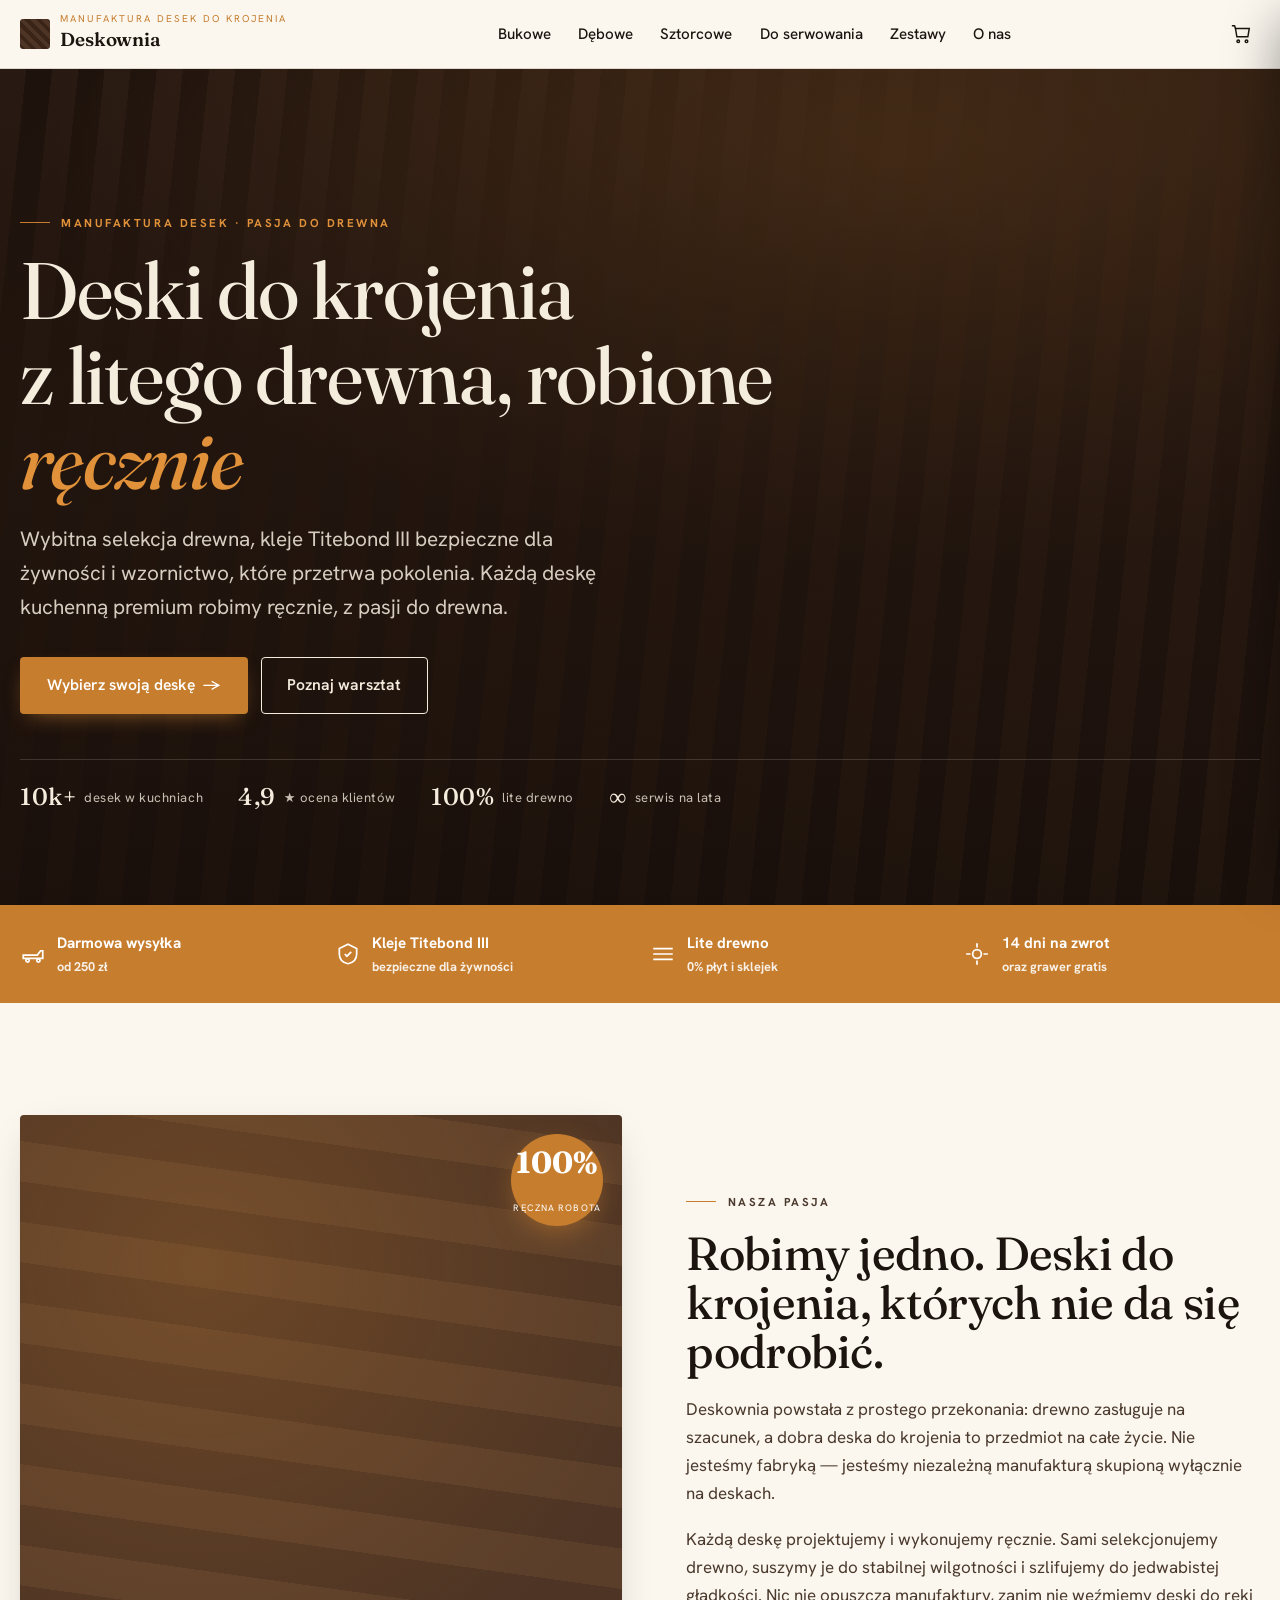
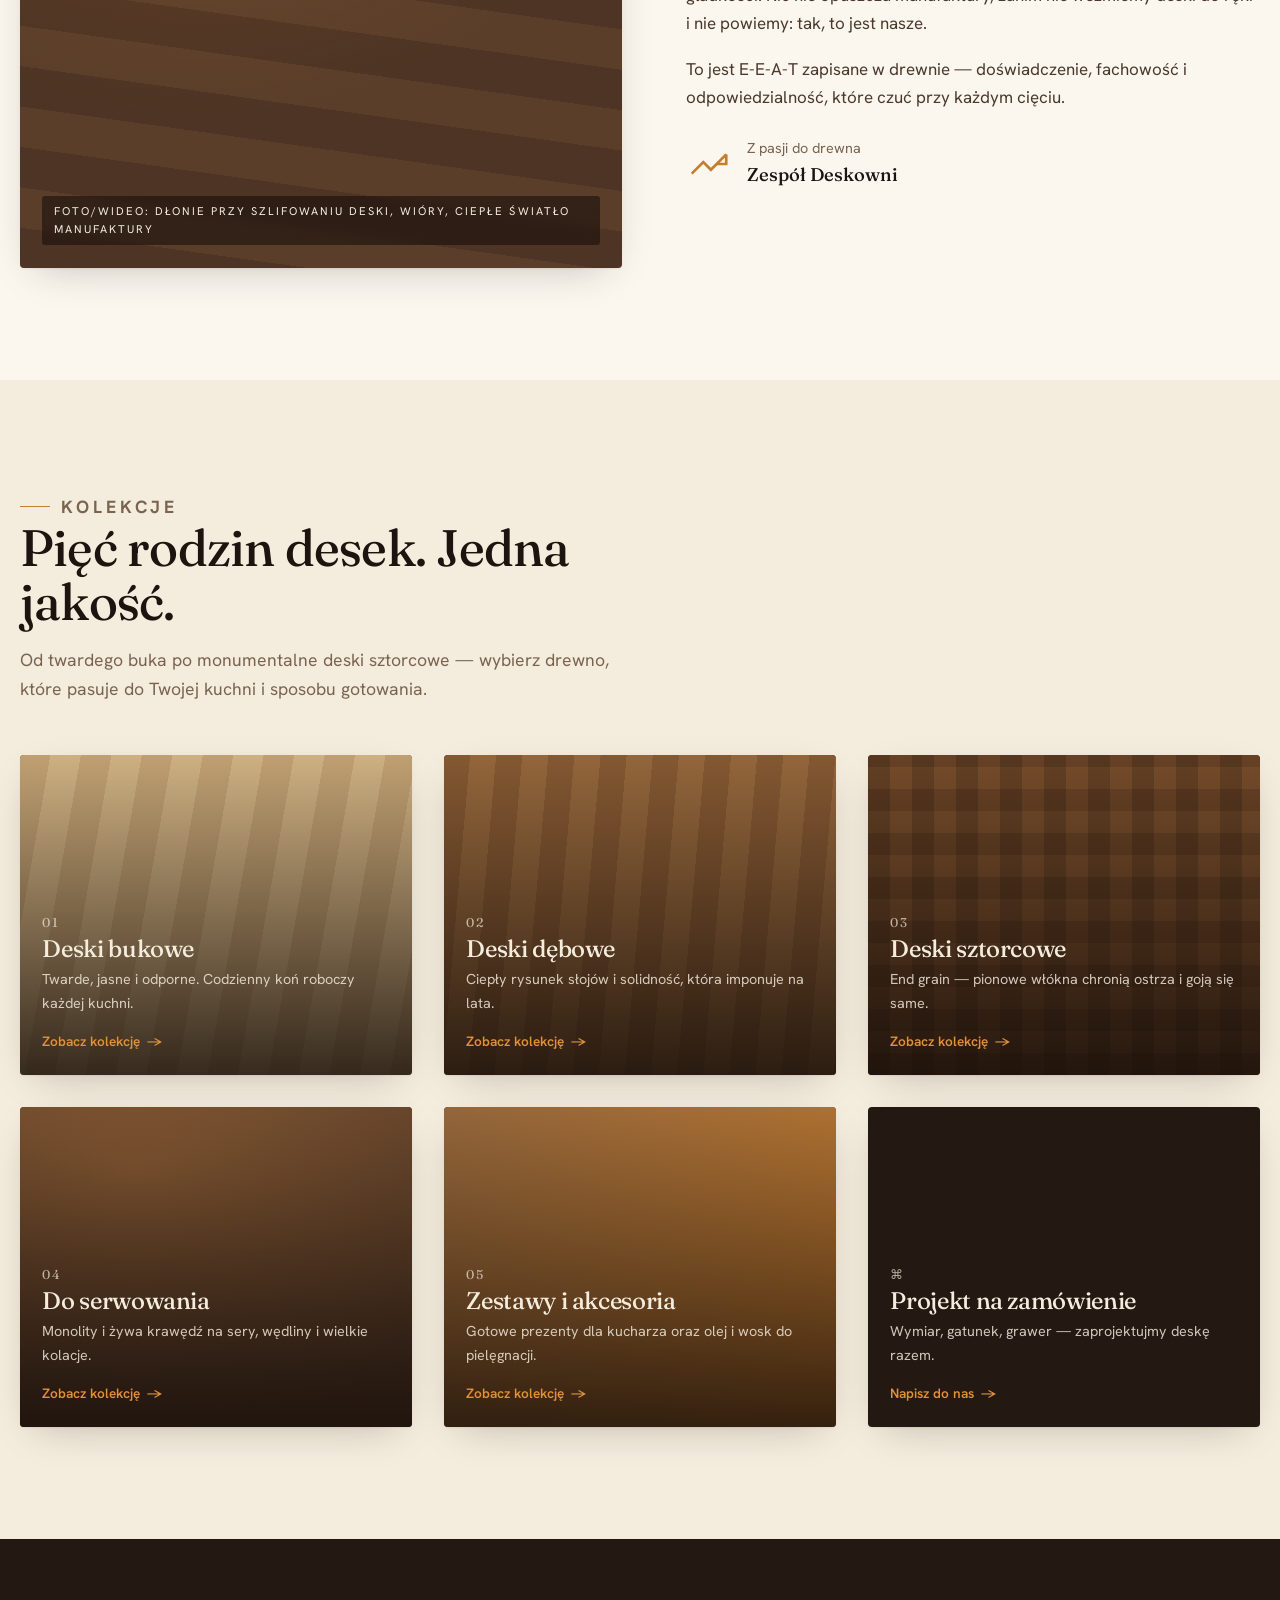
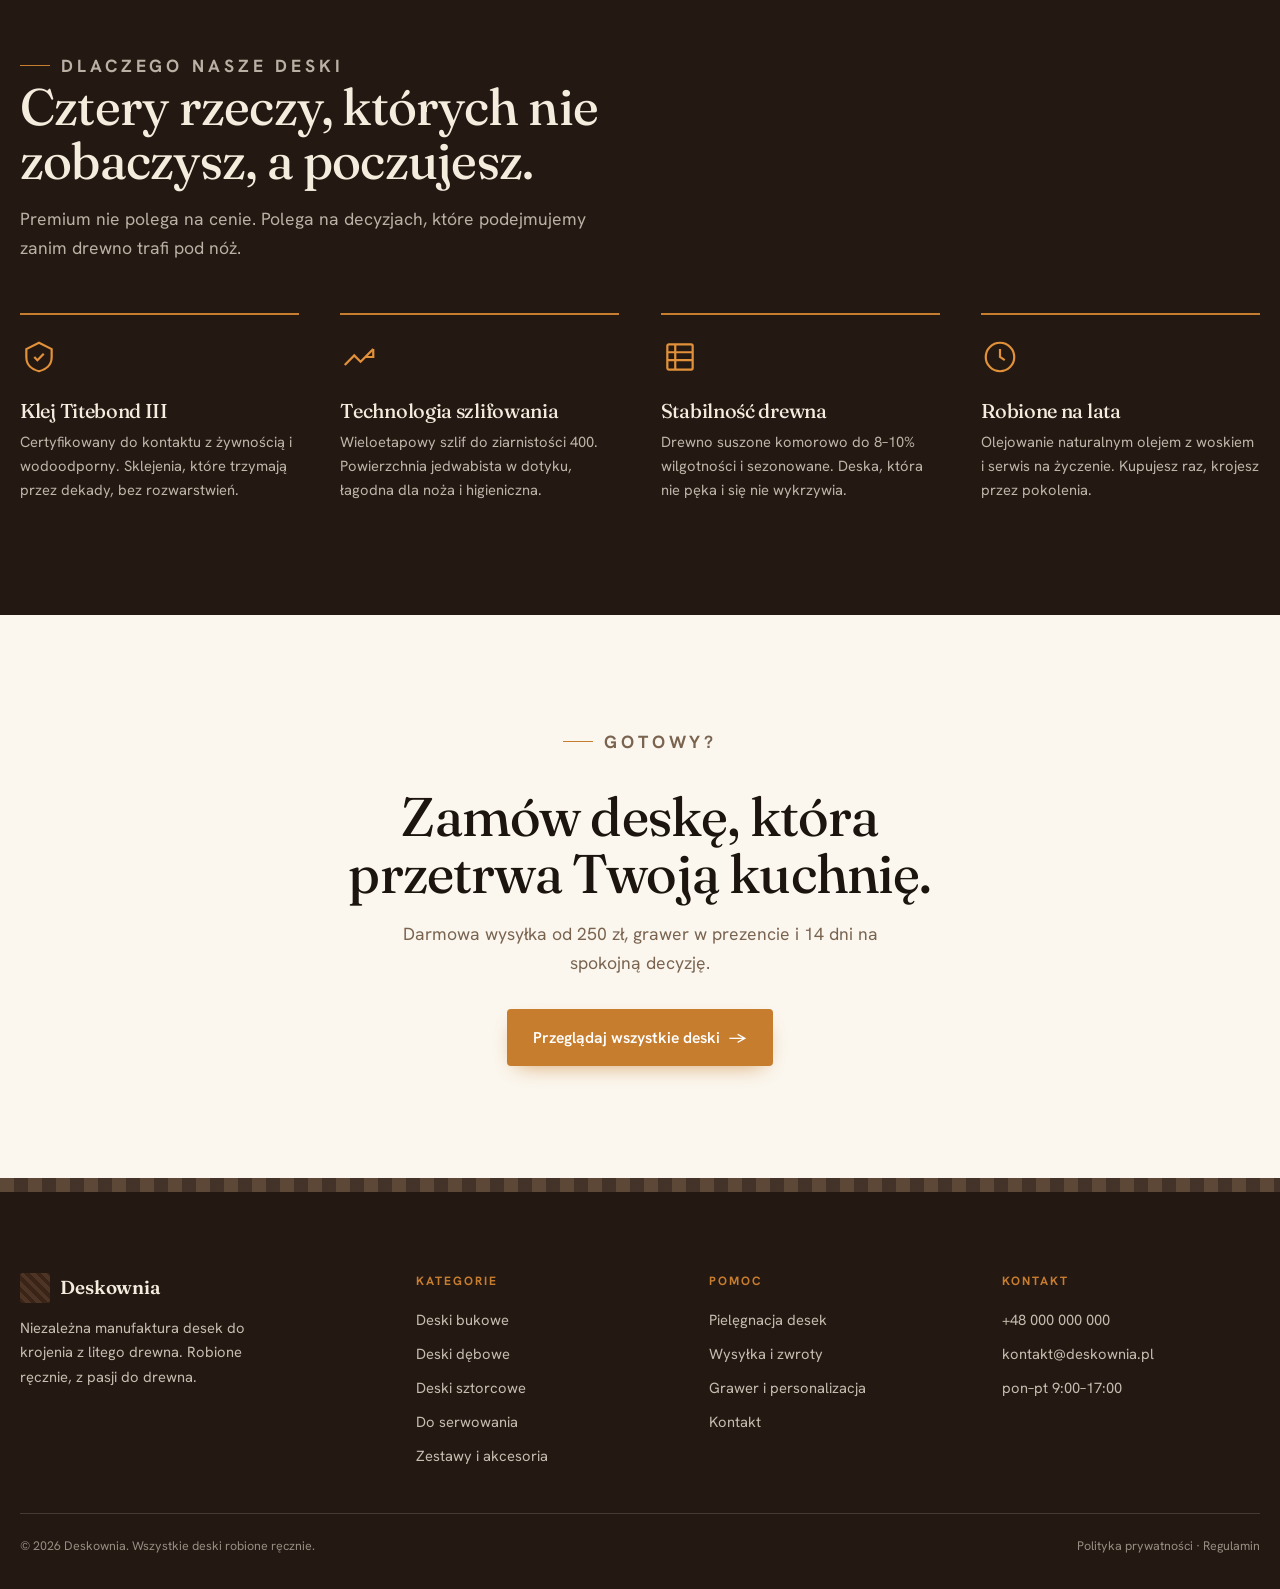
==== index.html @ 5e91e6d5 "Add files via upload" ====
<!DOCTYPE html>
<html lang="pl">
<head>
<meta charset="UTF-8">
<meta name="viewport" content="width=device-width, initial-scale=1">

<!-- META: strona główna -->
<title>Deski do krojenia z drewna — Manufaktura premium | Deskownia</title>
<meta name="description" content="Ręcznie robione deski do krojenia z litego drewna premium. Niezależna manufaktura, kleje Titebond III, dożywotnia jakość. Darmowa wysyłka od 250 zł. Zamów ▸">
<link rel="canonical" href="https://www.deskownia.pl/">
<meta property="og:title" content="Deski do krojenia z drewna — Manufaktura premium">
<meta property="og:description" content="Ręcznie robione deski do krojenia z litego drewna premium. Niezależna manufaktura, kleje certyfikowane do żywności.">
<meta property="og:site_name" content="Deskownia">
<meta property="og:type" content="website">
<meta property="og:locale" content="pl_PL">

<link rel="preconnect" href="https://fonts.googleapis.com">
<link rel="preconnect" href="https://fonts.gstatic.com" crossorigin>
<link href="https://fonts.googleapis.com/css2?family=Fraunces:ital,opsz,wght@0,9..144,400;0,9..144,500;1,9..144,400&family=Hanken+Grotesk:wght@400;500;600;700&display=swap" rel="stylesheet">
<link rel="stylesheet" href="style.css">

<script type="application/ld+json">
{
  "@context": "https://schema.org",
  "@type": "Organization",
  "name": "Deskownia — Manufaktura Desek do Krojenia",
  "description": "Niezależna manufaktura desek do krojenia z litego drewna premium.",
  "priceRange": "$$$",
  "url": "https://www.deskownia.pl/",
  "aggregateRating": {"@type":"AggregateRating","ratingValue":"4.9","reviewCount":"1240"}
}
</script>
</head>
<body>

<!-- ============ HEADER ============ -->
<header class="site-header">
  <div class="wrap nav">
    <a class="brand" href="index.html" aria-label="Strona główna">
      <span class="mark" aria-hidden="true"></span>
      <span><small>Manufaktura desek do krojenia</small><b>Deskownia</b></span>
    </a>
    <nav class="nav-links" aria-label="Główne">
      <a href="kategoria-bukowe.html">Bukowe</a>
      <a href="kategoria-debowe.html">Dębowe</a>
      <a href="kategoria-sztorcowe.html">Sztorcowe</a>
      <a href="kategoria-serwowanie.html">Do serwowania</a>
      <a href="kategoria-zestawy.html">Zestawy</a>
      <a href="#historia">O nas</a>
    </nav>
    <div class="nav-actions">
      <button class="icon-btn cart-btn" data-open-cart aria-label="Koszyk">
        <svg width="22" height="22" viewBox="0 0 24 24" fill="none" stroke="currentColor" stroke-width="1.6"><path d="M6 6h15l-1.5 9h-12z"/><circle cx="9" cy="20" r="1.4"/><circle cx="18" cy="20" r="1.4"/><path d="M6 6 5 3H2"/></svg>
        <span class="cart-count" data-cart-count style="display:none">0</span>
      </button>
      <button class="icon-btn burger" data-burger aria-label="Menu">
        <svg width="24" height="24" viewBox="0 0 24 24" fill="none" stroke="currentColor" stroke-width="1.8"><path d="M3 6h18M3 12h18M3 18h18"/></svg>
      </button>
    </div>
  </div>
</header>

<!-- menu mobilne -->
<div class="mobile-menu" data-mobile-menu>
  <div class="mm-top">
    <span class="brand"><span class="mark"></span><b style="color:var(--oak)">Deskownia</b></span>
    <button class="icon-btn" data-menu-close aria-label="Zamknij">
      <svg width="26" height="26" viewBox="0 0 24 24" fill="none" stroke="currentColor" stroke-width="1.8"><path d="M6 6l12 12M18 6 6 18"/></svg>
    </button>
  </div>
  <nav>
    <a href="kategoria-bukowe.html">Deski bukowe</a>
    <a href="kategoria-debowe.html">Deski dębowe</a>
    <a href="kategoria-sztorcowe.html">Deski sztorcowe</a>
    <a href="kategoria-serwowanie.html">Do serwowania</a>
    <a href="kategoria-zestawy.html">Zestawy prezentowe</a>
    <a href="#historia">Nasza historia</a>
  </nav>
</div>

<!-- ============ HERO ============ -->
<section class="hero">
  <!-- WIDEO W TLE: zastąp diva tagiem <video autoplay muted loop playsinline poster="...">
       Materiał: zwolnione ujęcie olejowania świeżo oszlifowanej deski sztorcowej,
       kropla oleju lnianego wsiąka w słoje, ciepłe światło warsztatu. -->
  <div class="hero-media" aria-hidden="true"></div>
  <div class="wrap hero-inner">
    <p class="eyebrow" style="color:var(--oil-hot)">Manufaktura desek · pasja do drewna</p>
    <h1>Deski do krojenia z&nbsp;litego drewna, robione <em>ręcznie</em></h1>
    <p class="lead">Wybitna selekcja drewna, kleje Titebond III bezpieczne dla żywności i wzornictwo, które przetrwa pokolenia. Każdą deskę kuchenną premium robimy ręcznie, z pasji do drewna.</p>
    <div class="hero-cta">
      <a class="btn btn--primary" href="#kategorie">Wybierz swoją deskę <span class="arrow">→</span></a>
      <a class="btn btn--ghost" href="#historia" style="color:var(--oak)">Poznaj warsztat</a>
    </div>
    <div class="hero-trust">
      <span><b>10k+</b> desek&nbsp;w&nbsp;kuchniach</span>
      <span><b>4,9</b>★ ocena&nbsp;klientów</span>
      <span><b>100%</b> lite&nbsp;drewno</span>
      <span><b>∞</b> serwis&nbsp;na&nbsp;lata</span>
    </div>
  </div>
</section>

<!-- pasek korzyści (USP) -->
<div class="usp-bar">
  <div class="wrap">
    <div class="usp"><svg viewBox="0 0 24 24" fill="none" stroke="currentColor" stroke-width="1.6"><path d="M3 13h13l3-4h2v7H3z"/><circle cx="7" cy="18" r="1.5"/><circle cx="17" cy="18" r="1.5"/></svg><b>Darmowa wysyłka<span>od 250 zł</span></b></div>
    <div class="usp"><svg viewBox="0 0 24 24" fill="none" stroke="currentColor" stroke-width="1.6"><path d="M12 3l8 4v5c0 5-3.5 8-8 9-4.5-1-8-4-8-9V7z"/><path d="M9 12l2 2 4-4"/></svg><b>Kleje Titebond III<span>bezpieczne dla żywności</span></b></div>
    <div class="usp"><svg viewBox="0 0 24 24" fill="none" stroke="currentColor" stroke-width="1.6"><path d="M3 7h18M3 12h18M3 17h18"/></svg><b>Lite drewno<span>0% płyt i sklejek</span></b></div>
    <div class="usp"><svg viewBox="0 0 24 24" fill="none" stroke="currentColor" stroke-width="1.6"><path d="M12 2v4M12 18v4M2 12h4M18 12h4"/><circle cx="12" cy="12" r="4"/></svg><b>14 dni na zwrot<span>oraz grawer gratis</span></b></div>
  </div>
</div>

<!-- ============ E-E-A-T / HISTORIA ============ -->
<section class="section section--paper" id="historia">
  <div class="wrap">
    <div class="story" data-reveal>
      <div class="story-visual">
        <span class="story-badge"><b>100%</b><small>ręczna robota</small></span>
        <span class="ph-tag">Foto/wideo: dłonie przy szlifowaniu deski, wióry, ciepłe światło manufaktury</span>
      </div>
      <div class="story-text">
        <p class="eyebrow">Nasza pasja</p>
        <h2>Robimy jedno. Deski do krojenia, których nie da się podrobić.</h2>
        <p>Deskownia powstała z prostego przekonania: drewno zasługuje na szacunek, a dobra deska do krojenia to przedmiot na całe życie. Nie jesteśmy fabryką — jesteśmy niezależną manufakturą skupioną wyłącznie na deskach.</p>
        <p>Każdą deskę projektujemy i wykonujemy ręcznie. Sami selekcjonujemy drewno, suszymy je do stabilnej wilgotności i szlifujemy do jedwabistej gładkości. Nic nie opuszcza manufaktury, zanim nie weźmiemy deski do ręki i nie powiemy: tak, to jest nasze.</p>
        <p>To jest E-E-A-T zapisane w drewnie — doświadczenie, fachowość i odpowiedzialność, które czuć przy każdym cięciu.</p>
        <div class="story-sign">
          <svg width="46" height="46" viewBox="0 0 24 24" fill="none" stroke="var(--oil)" stroke-width="1.4"><path d="M3 17l6-6 4 4 8-8"/><path d="M21 7v5h-5"/></svg>
          <span class="who">Z pasji do drewna<b>Zespół Deskowni</b></span>
        </div>
      </div>
    </div>
  </div>
</section>

<!-- ============ SIATKA KATEGORII ============ -->
<section class="section section--oak" id="kategorie">
  <div class="wrap">
    <div class="section-head" data-reveal>
      <p class="eyebrow">Kolekcje</p>
      <h2>Pięć rodzin desek. Jedna jakość.</h2>
      <p>Od twardego buka po monumentalne deski sztorcowe — wybierz drewno, które pasuje do Twojej kuchni i sposobu gotowania.</p>
    </div>
    <nav class="cat-grid" aria-label="Kategorie produktów" data-reveal>
      <a class="cat-card cc-buk" href="kategoria-bukowe.html">
        <span class="cc-media" aria-hidden="true"></span>
        <span class="cc-no">01</span><h3>Deski bukowe</h3>
        <p>Twarde, jasne i odporne. Codzienny koń roboczy każdej kuchni.</p>
        <span class="cc-link">Zobacz kolekcję <span class="arrow">→</span></span>
      </a>
      <a class="cat-card cc-dab" href="kategoria-debowe.html">
        <span class="cc-media" aria-hidden="true"></span>
        <span class="cc-no">02</span><h3>Deski dębowe</h3>
        <p>Ciepły rysunek słojów i solidność, która imponuje na lata.</p>
        <span class="cc-link">Zobacz kolekcję <span class="arrow">→</span></span>
      </a>
      <a class="cat-card cc-sztorc" href="kategoria-sztorcowe.html">
        <span class="cc-media" aria-hidden="true"></span>
        <span class="cc-no">03</span><h3>Deski sztorcowe</h3>
        <p>End grain — pionowe włókna chronią ostrza i goją się same.</p>
        <span class="cc-link">Zobacz kolekcję <span class="arrow">→</span></span>
      </a>
      <a class="cat-card cc-serw" href="kategoria-serwowanie.html">
        <span class="cc-media" aria-hidden="true"></span>
        <span class="cc-no">04</span><h3>Do serwowania</h3>
        <p>Monolity i żywa krawędź na sery, wędliny i wielkie kolacje.</p>
        <span class="cc-link">Zobacz kolekcję <span class="arrow">→</span></span>
      </a>
      <a class="cat-card cc-zestaw" href="kategoria-zestawy.html">
        <span class="cc-media" aria-hidden="true"></span>
        <span class="cc-no">05</span><h3>Zestawy i akcesoria</h3>
        <p>Gotowe prezenty dla kucharza oraz olej i wosk do pielęgnacji.</p>
        <span class="cc-link">Zobacz kolekcję <span class="arrow">→</span></span>
      </a>
      <a class="cat-card" href="#kontakt" style="background:var(--espresso)">
        <span class="cc-no">⌘</span><h3>Projekt na zamówienie</h3>
        <p>Wymiar, gatunek, grawer — zaprojektujmy deskę razem.</p>
        <span class="cc-link">Napisz do nas <span class="arrow">→</span></span>
      </a>
    </nav>
  </div>
</section>

<!-- ============ DLACZEGO MY / CECHY PREMIUM ============ -->
<section class="section section--dark">
  <div class="wrap">
    <div class="section-head" data-reveal>
      <p class="eyebrow">Dlaczego nasze deski</p>
      <h2>Cztery rzeczy, których nie zobaczysz, a poczujesz.</h2>
      <p>Premium nie polega na cenie. Polega na decyzjach, które podejmujemy zanim drewno trafi pod nóż.</p>
    </div>
    <div class="feat-grid" data-reveal>
      <div class="feat">
        <svg class="ic" viewBox="0 0 24 24" fill="none" stroke="currentColor" stroke-width="1.4"><path d="M12 3l8 4v5c0 5-3.5 8-8 9-4.5-1-8-4-8-9V7z"/><path d="M9 12l2 2 4-4"/></svg>
        <h3>Klej Titebond III</h3>
        <p>Certyfikowany do kontaktu z żywnością i wodoodporny. Sklejenia, które trzymają przez dekady, bez rozwarstwień.</p>
      </div>
      <div class="feat">
        <svg class="ic" viewBox="0 0 24 24" fill="none" stroke="currentColor" stroke-width="1.4"><path d="M3 17l6-6 4 4 8-8"/><path d="M21 7v5h-5"/></svg>
        <h3>Technologia szlifowania</h3>
        <p>Wieloetapowy szlif do ziarnistości 400. Powierzchnia jedwabista w dotyku, łagodna dla noża i higieniczna.</p>
      </div>
      <div class="feat">
        <svg class="ic" viewBox="0 0 24 24" fill="none" stroke="currentColor" stroke-width="1.4"><rect x="4" y="4" width="16" height="16" rx="1"/><path d="M4 9h16M4 14h16M9 4v16"/></svg>
        <h3>Stabilność drewna</h3>
        <p>Drewno suszone komorowo do 8–10% wilgotności i sezonowane. Deska, która nie pęka i się nie wykrzywia.</p>
      </div>
      <div class="feat">
        <svg class="ic" viewBox="0 0 24 24" fill="none" stroke="currentColor" stroke-width="1.4"><circle cx="12" cy="12" r="9"/><path d="M12 7v5l3 2"/></svg>
        <h3>Robione na lata</h3>
        <p>Olejowanie naturalnym olejem z woskiem i serwis na życzenie. Kupujesz raz, krojesz przez pokolenia.</p>
      </div>
    </div>
  </div>
</section>

<!-- ============ CTA KOŃCOWE ============ -->
<section class="section section--paper">
  <div class="wrap cta-final" data-reveal>
    <p class="eyebrow" style="justify-content:center">Gotowy?</p>
    <h2>Zamów deskę, która przetrwa Twoją kuchnię.</h2>
    <p>Darmowa wysyłka od 250 zł, grawer w prezencie i 14 dni na spokojną decyzję.</p>
    <a class="btn btn--primary" href="#kategorie">Przeglądaj wszystkie deski <span class="arrow">→</span></a>
  </div>
</section>

<div class="endgrain-band" aria-hidden="true"></div>

<!-- ============ FOOTER ============ -->
<footer class="site-footer" id="kontakt">
  <div class="wrap foot-grid">
    <div class="foot-brand">
      <span class="brand"><span class="mark"></span><b style="color:var(--oak)">Deskownia</b></span>
      <p>Niezależna manufaktura desek do krojenia z litego drewna. Robione ręcznie, z pasji do drewna.</p>
    </div>
    <div><h4>Kategorie</h4><ul>
      <li><a href="kategoria-bukowe.html">Deski bukowe</a></li>
      <li><a href="kategoria-debowe.html">Deski dębowe</a></li>
      <li><a href="kategoria-sztorcowe.html">Deski sztorcowe</a></li>
      <li><a href="kategoria-serwowanie.html">Do serwowania</a></li>
      <li><a href="kategoria-zestawy.html">Zestawy i akcesoria</a></li>
    </ul></div>
    <div><h4>Pomoc</h4><ul>
      <li><a href="#">Pielęgnacja desek</a></li>
      <li><a href="#">Wysyłka i zwroty</a></li>
      <li><a href="#">Grawer i personalizacja</a></li>
      <li><a href="#">Kontakt</a></li>
    </ul></div>
    <div><h4>Kontakt</h4><ul>
      <li><a href="tel:+48000000000">+48 000 000 000</a></li>
      <li><a href="mailto:kontakt@deskownia.pl">kontakt@deskownia.pl</a></li>
      <li>pon–pt 9:00–17:00</li>
    </ul></div>
  </div>
  <div class="wrap foot-bottom">
    <span>© 2026 Deskownia. Wszystkie deski robione ręcznie.</span>
    <span>Polityka prywatności · Regulamin</span>
  </div>
</footer>

<!-- ============ KOSZYK (drawer) ============ -->
<div class="drawer-overlay" data-overlay></div>
<aside class="cart-drawer" data-cart-drawer aria-label="Koszyk">
  <header>
    <h3>Twój koszyk</h3>
    <button class="icon-btn" data-close-cart aria-label="Zamknij koszyk">
      <svg width="24" height="24" viewBox="0 0 24 24" fill="none" stroke="currentColor" stroke-width="1.8"><path d="M6 6l12 12M18 6 6 18"/></svg>
    </button>
  </header>
  <div class="cart-free" data-cart-free>Darmowa wysyłka od 250 zł</div>
  <div class="cart-items" data-cart-items></div>
  <div class="cart-foot">
    <div class="row"><span>Razem</span><b data-cart-total>0 zł</b></div>
    <a class="btn btn--primary" href="#">Przejdź do kasy <span class="arrow">→</span></a>
    <div class="cart-pay">
      <span class="pay-chip">BLIK</span><span class="pay-chip">Apple&nbsp;Pay</span>
      <span class="pay-chip">Google&nbsp;Pay</span><span class="pay-chip">Przelewy24</span>
    </div>
  </div>
</aside>

<script src="script.js"></script>
</body>
</html>
---- style.css ----
/* =====================================================================
   MANUFAKTURA DREWNA — arkusz stylów wspólny
   Paleta: espresso / dąb / olej (amber). Mobile-first.
   ===================================================================== */

:root {
  /* Kolory */
  --espresso: #241813;
  --walnut:   #3a2418;
  --bark:     #4d3424;
  --oak:      #f4ecdd;
  --oak-deep: #ece0cc;
  --paper:    #fbf7ef;
  --oil:      #c77d2e;   /* akcent: olej na drewnie */
  --oil-hot:  #e0913a;
  --clay:     #7a6450;
  --ink:      #1c140e;
  --line:     rgba(36, 24, 19, 0.14);
  --line-dk:  rgba(244, 236, 221, 0.16);

  /* Typografia */
  --display: "Fraunces", Georgia, serif;
  --body:    "Hanken Grotesk", system-ui, -apple-system, sans-serif;

  /* Rytm */
  --max: 1240px;
  --gap: clamp(1rem, 3vw, 2rem);
  --pad-section: clamp(3.5rem, 9vw, 7rem);
  --radius: 4px;

  --shadow: 0 1px 2px rgba(28,20,14,.06), 0 12px 40px -16px rgba(28,20,14,.28);
}

*, *::before, *::after { box-sizing: border-box; }

html { scroll-behavior: smooth; -webkit-text-size-adjust: 100%; }
@media (prefers-reduced-motion: reduce) {
  html { scroll-behavior: auto; }
  * { animation: none !important; transition: none !important; }
}

body {
  margin: 0;
  font-family: var(--body);
  font-size: 1.0625rem;
  line-height: 1.65;
  color: var(--ink);
  background: var(--paper);
  -webkit-font-smoothing: antialiased;
  text-rendering: optimizeLegibility;
}

img { max-width: 100%; display: block; }
a { color: inherit; text-decoration: none; }

h1, h2, h3 {
  font-family: var(--display);
  font-weight: 460;
  line-height: 1.06;
  letter-spacing: -0.015em;
  margin: 0;
  font-optical-sizing: auto;
}

.wrap { width: min(100% - 2.4rem, var(--max)); margin-inline: auto; }

.eyebrow {
  font-family: var(--body);
  font-size: .72rem;
  font-weight: 700;
  letter-spacing: .22em;
  text-transform: uppercase;
  color: var(--oil);
  margin: 0 0 1rem;
  display: flex; align-items: center; gap: .7rem;
}
.eyebrow::before {
  content: ""; width: 30px; height: 1px; background: var(--oil); display: inline-block;
}

/* ---------- Sygnatura: motyw sztorca (end-grain) ---------- */
.endgrain-band {
  height: 14px;
  background-image:
    repeating-linear-gradient(90deg,
      var(--bark) 0 14px, var(--walnut) 14px 28px),
    repeating-linear-gradient(90deg,
      transparent 0 14px, rgba(0,0,0,.18) 14px 28px);
  background-blend-mode: multiply;
  opacity: .9;
}

/* ---------- Przyciski ---------- */
.btn {
  display: inline-flex; align-items: center; gap: .55rem;
  font-family: var(--body); font-weight: 600; font-size: .98rem;
  padding: .92rem 1.6rem; border-radius: var(--radius);
  border: 1px solid transparent; cursor: pointer;
  transition: transform .18s ease, background .2s ease, box-shadow .2s ease;
}
.btn:focus-visible { outline: 3px solid var(--oil-hot); outline-offset: 3px; }
.btn--primary { background: var(--oil); color: #fff; box-shadow: 0 8px 22px -10px rgba(199,125,46,.8); }
.btn--primary:hover { background: var(--oil-hot); transform: translateY(-2px); }
.btn--ghost { background: transparent; color: inherit; border-color: currentColor; }
.btn--ghost:hover { background: rgba(199,125,46,.12); }
.btn--light { background: var(--oak); color: var(--espresso); }
.btn--light:hover { background: #fff; transform: translateY(-2px); }
.btn .arrow { transition: transform .2s ease; }
.btn:hover .arrow { transform: translateX(4px); }

/* =====================================================================
   HEADER
   ===================================================================== */
.site-header {
  position: sticky; top: 0; z-index: 60;
  background: rgba(251,247,239,.86);
  backdrop-filter: blur(10px);
  border-bottom: 1px solid var(--line);
}
.nav {
  display: flex; align-items: center; justify-content: space-between;
  padding: .85rem 0; gap: 1rem;
}
.brand { display: flex; align-items: center; gap: .65rem; font-family: var(--display); font-size: 1.18rem; letter-spacing: -.01em; }
.brand .mark {
  width: 30px; height: 30px; border-radius: 3px; flex: none;
  background:
    repeating-linear-gradient(45deg, var(--walnut) 0 4px, var(--bark) 4px 8px);
}
.brand b { font-weight: 600; }
.brand small { color: var(--oil); font-family: var(--body); font-size: .62rem; letter-spacing: .2em; text-transform: uppercase; display:block; line-height:1; }

.nav-links { display: none; gap: 1.7rem; font-size: .95rem; font-weight: 500; }
.nav-links a { position: relative; padding: .3rem 0; }
.nav-links a::after { content:""; position:absolute; left:0; bottom:-2px; width:0; height:2px; background:var(--oil); transition:width .22s ease; }
.nav-links a:hover::after { width:100%; }

.nav-actions { display: flex; align-items: center; gap: .4rem; }
.icon-btn {
  background: none; border: none; cursor: pointer; padding: .5rem;
  color: var(--ink); display: inline-flex; border-radius: var(--radius);
}
.icon-btn:hover { background: rgba(36,24,19,.06); }
.icon-btn:focus-visible { outline: 3px solid var(--oil-hot); outline-offset: 2px; }
.cart-btn { position: relative; }
.cart-count {
  position: absolute; top: 2px; right: 0;
  background: var(--oil); color:#fff; font-size:.62rem; font-weight:700;
  min-width: 17px; height:17px; border-radius:9px; display:grid; place-items:center; padding:0 4px;
}
.burger { display: inline-flex; }

@media (min-width: 920px) {
  .nav-links { display: flex; }
  .burger { display: none; }
}

/* Mobilne menu */
.mobile-menu {
  position: fixed; inset: 0; z-index: 80;
  background: var(--espresso); color: var(--oak);
  transform: translateX(100%); transition: transform .3s ease;
  display: flex; flex-direction: column; padding: 1.4rem;
}
.mobile-menu.open { transform: translateX(0); }
.mobile-menu .mm-top { display:flex; justify-content:space-between; align-items:center; }
.mobile-menu a { font-family: var(--display); font-size: 1.8rem; padding: .55rem 0; border-bottom: 1px solid var(--line-dk); }
.mobile-menu nav { margin-top: 1.5rem; display:flex; flex-direction:column; }
.mobile-menu .icon-btn { color: var(--oak); }

/* =====================================================================
   HERO
   ===================================================================== */
.hero { position: relative; color: var(--oak); overflow: hidden; background: var(--espresso); }
.hero-media {
  position: absolute; inset: 0; z-index: 0;
  /* podkład pod WIDEO (olejowanie deski). Zastąp <video>. */
  background:
    radial-gradient(120% 90% at 70% 10%, rgba(199,125,46,.22), transparent 55%),
    repeating-linear-gradient(96deg, #2c1c14 0 26px, #34211616 26px 52px),
    linear-gradient(160deg, #1d120c, #3a2418 70%, #4d3424);
}
.hero-media::after {
  content:""; position:absolute; inset:0;
  background: linear-gradient(180deg, rgba(20,12,8,.15), rgba(20,12,8,.78));
}
.hero-inner { position: relative; z-index: 2; padding: clamp(4rem,14vw,9rem) 0 clamp(3.5rem,9vw,6rem); }
.hero h1 {
  font-size: clamp(2.5rem, 7.5vw, 5rem);
  max-width: 16ch; margin-bottom: 1.2rem;
}
.hero h1 em { font-style: italic; color: var(--oil-hot); }
.hero p.lead { font-size: clamp(1.05rem,2.4vw,1.3rem); max-width: 48ch; color: rgba(244,236,221,.86); margin: 0 0 2rem; }
.hero-cta { display: flex; flex-wrap: wrap; gap: .8rem; }
.hero-trust {
  display: flex; flex-wrap: wrap; gap: 1.4rem 2.2rem; margin-top: 2.8rem;
  padding-top: 1.6rem; border-top: 1px solid var(--line-dk);
  font-size: .82rem; letter-spacing: .04em;
}
.hero-trust span { display:flex; align-items:center; gap:.5rem; color: rgba(244,236,221,.8); }
.hero-trust span b { font-family: var(--display); font-size: 1.5rem; color: var(--oak); font-weight: 500; line-height:1; }

/* =====================================================================
   SEKCJE
   ===================================================================== */
.section { padding-block: var(--pad-section); }
.section--oak { background: var(--oak); }
.section--paper { background: var(--paper); }
.section-head { max-width: 60ch; margin-bottom: clamp(2rem,5vw,3.2rem); }
.section-head h2 { font-size: clamp(2rem, 5vw, 3.2rem); margin-bottom: 1rem; }
.section-head p { color: var(--clay); font-size: 1.1rem; margin: 0; }

/* ---------- E-E-A-T / Historia ---------- */
.story { display: grid; gap: clamp(2rem,5vw,4rem); align-items: center; }
@media (min-width: 900px) { .story { grid-template-columns: 1.05fr 1fr; } }
.story-visual {
  position: relative; aspect-ratio: 4/5; border-radius: var(--radius); overflow:hidden;
  background:
    radial-gradient(80% 60% at 30% 20%, rgba(199,125,46,.25), transparent),
    repeating-linear-gradient(8deg, #4d3424 0 40px, #5a3e2a 40px 80px),
    var(--walnut);
  box-shadow: var(--shadow);
  display:flex; align-items:flex-end; padding:1.4rem; color:var(--oak);
}
.story-visual .ph-tag {
  font-size:.7rem; letter-spacing:.18em; text-transform:uppercase;
  background: rgba(20,12,8,.55); padding:.4rem .7rem; border-radius:3px; backdrop-filter: blur(4px);
}
.story-badge {
  position:absolute; top:1.2rem; right:1.2rem;
  width: 92px; height:92px; border-radius:50%;
  background: var(--oil); color:#fff; display:grid; place-items:center; text-align:center;
  font-family: var(--display); line-height:1; box-shadow: 0 10px 30px -8px rgba(199,125,46,.7);
}
.story-badge b { font-size:1.9rem; display:block; }
.story-badge small { font-size:.58rem; letter-spacing:.12em; text-transform:uppercase; font-family:var(--body); }
.story-text h2 { font-size: clamp(1.9rem,4.5vw,2.9rem); margin-bottom: 1.2rem; }
.story-text p { color: #4a392c; margin: 0 0 1.1rem; }
.story-sign { margin-top: 1.6rem; display:flex; align-items:center; gap:.9rem; }
.story-sign .who { font-size:.9rem; color: var(--clay); }
.story-sign .who b { display:block; font-family: var(--display); font-size:1.15rem; color: var(--ink); font-weight:500; }

/* ---------- Siatka kategorii ---------- */
.cat-grid { display: grid; gap: var(--gap); grid-template-columns: 1fr; }
@media (min-width: 640px) { .cat-grid { grid-template-columns: repeat(2,1fr); } }
@media (min-width: 1000px) { .cat-grid { grid-template-columns: repeat(3,1fr); } }
.cat-card {
  position: relative; border-radius: var(--radius); overflow: hidden;
  min-height: 320px; display:flex; flex-direction:column; justify-content:flex-end;
  padding: 1.4rem; color: var(--oak);
  background: var(--walnut); box-shadow: var(--shadow);
  isolation: isolate; transition: transform .25s ease;
}
.cat-card:hover { transform: translateY(-4px); }
.cat-card .cc-media { position:absolute; inset:0; z-index:-2; }
.cat-card .cc-media::after { content:""; position:absolute; inset:0; background: linear-gradient(180deg, rgba(20,12,8,.05), rgba(20,12,8,.82)); z-index:-1; }
/* warianty słojów dla kafelków */
.cc-buk   .cc-media { background: repeating-linear-gradient(100deg,#c9a878 0 30px,#d8b988 30px 60px); }
.cc-dab   .cc-media { background: repeating-linear-gradient(95deg,#8a5c34 0 26px,#9a6b3e 26px 52px); }
.cc-sztorc .cc-media{ background:
  repeating-linear-gradient(0deg,#6b4426 0 22px,#7a4f2c 22px 44px),
  repeating-linear-gradient(90deg,rgba(0,0,0,.16) 0 22px,transparent 22px 44px);
  background-blend-mode: multiply; }
.cc-serw  .cc-media { background: radial-gradient(120% 80% at 30% 20%, #8a5c34, #5a3e2a); }
.cc-zestaw .cc-media{ background: linear-gradient(135deg,#9a6b3e,#c77d2e 90%); }
.cat-card .cc-no { font-family: var(--display); font-size: .8rem; opacity:.7; letter-spacing:.1em; }
.cat-card h3 { font-size: 1.5rem; margin: .2rem 0 .4rem; }
.cat-card p { font-size: .9rem; margin: 0 0 .9rem; color: rgba(244,236,221,.82); }
.cat-card .cc-link { font-size: .85rem; font-weight: 600; color: var(--oil-hot); display:flex; align-items:center; gap:.4rem; }
.cat-card .cc-link .arrow { transition: transform .2s ease; }
.cat-card:hover .cc-link .arrow { transform: translateX(4px); }
.cat-card::after {
  content:""; position:absolute; inset:0; z-index:-1; pointer-events:none;
  background: radial-gradient(60% 50% at 50% 100%, rgba(199,125,46,.35), transparent 70%);
  opacity:0; transition: opacity .3s ease;
}
.cat-card:hover::after { opacity:1; }

/* ---------- Dlaczego my / cechy ---------- */
.section--dark { background: var(--espresso); color: var(--oak); }
.section--dark .section-head p { color: rgba(244,236,221,.72); }
.feat-grid { display: grid; gap: clamp(1.4rem,4vw,2.6rem); grid-template-columns:1fr; }
@media (min-width:680px){ .feat-grid{ grid-template-columns:repeat(2,1fr); } }
@media (min-width:1000px){ .feat-grid{ grid-template-columns:repeat(4,1fr); } }
.feat {
  padding-top: 1.4rem; border-top: 2px solid var(--oil);
}
.feat .ic { width: 38px; height: 38px; color: var(--oil-hot); margin-bottom: 1rem; }
.feat h3 { font-size: 1.25rem; margin-bottom: .55rem; }
.feat p { font-size: .92rem; color: rgba(244,236,221,.74); margin: 0; }

/* ---------- Pasek korzyści ---------- */
.usp-bar { background: var(--oil); color: #fff; }
.usp-bar .wrap { display: grid; gap: 1.2rem; grid-template-columns: 1fr; padding-block: 1.6rem; text-align:center; }
@media (min-width:760px){ .usp-bar .wrap{ grid-template-columns:repeat(4,1fr); text-align:left; } }
.usp { display:flex; align-items:center; gap:.7rem; justify-content:center; }
@media (min-width:760px){ .usp{ justify-content:flex-start; } }
.usp svg { width:26px; height:26px; flex:none; }
.usp b { font-weight:700; font-size:.95rem; }
.usp span { font-size:.8rem; opacity:.88; display:block; }

/* ---------- CTA dół ---------- */
.cta-final { text-align:center; }
.cta-final h2 { font-size: clamp(2rem,5.5vw,3.4rem); max-width: 18ch; margin:0 auto 1rem; }
.cta-final p { color: var(--clay); max-width: 50ch; margin: 0 auto 2rem; font-size:1.1rem; }

/* =====================================================================
   FOOTER
   ===================================================================== */
.site-footer { background: var(--espresso); color: rgba(244,236,221,.78); padding-block: clamp(3rem,7vw,5rem) 2rem; }
.foot-grid { display:grid; gap:2.2rem; grid-template-columns:1fr; }
@media (min-width:760px){ .foot-grid{ grid-template-columns:1.4fr 1fr 1fr 1fr; } }
.site-footer h4 { font-family:var(--body); font-size:.75rem; letter-spacing:.16em; text-transform:uppercase; color:var(--oil); margin:0 0 1rem; }
.site-footer ul { list-style:none; margin:0; padding:0; display:flex; flex-direction:column; gap:.6rem; font-size:.92rem; }
.site-footer a:hover { color: var(--oak); }
.foot-brand p { font-size:.92rem; max-width: 34ch; margin:.8rem 0 0; }
.foot-bottom { margin-top: 2.8rem; padding-top:1.4rem; border-top:1px solid var(--line-dk); font-size:.78rem; display:flex; flex-wrap:wrap; gap:.6rem 1.4rem; justify-content:space-between; color:rgba(244,236,221,.55); }

/* =====================================================================
   KARTA PRODUKTU / KATEGORIA (strony kategorii)
   ===================================================================== */
.cat-hero { background: var(--walnut); color: var(--oak); padding-block: clamp(3rem,8vw,5rem); position:relative; overflow:hidden; }
.cat-hero::before {
  content:""; position:absolute; inset:0; opacity:.5;
  background: repeating-linear-gradient(100deg, transparent 0 28px, rgba(0,0,0,.14) 28px 30px);
}
.crumbs { position:relative; font-size:.8rem; color: rgba(244,236,221,.6); margin-bottom:1.2rem; }
.crumbs a:hover { color: var(--oil-hot); }
.cat-hero h1 { position:relative; font-size: clamp(2.2rem,6vw,3.6rem); max-width:18ch; margin-bottom:.9rem; }
.cat-hero p { position:relative; max-width: 56ch; color: rgba(244,236,221,.85); margin:0; }

.shop-layout { display:grid; gap:2rem; grid-template-columns:1fr; align-items:start; }
@media (min-width:900px){ .shop-layout{ grid-template-columns: 248px 1fr; } }
.filters {
  border:1px solid var(--line); border-radius: var(--radius); padding:1.3rem;
  background: var(--paper); position:sticky; top:84px;
}
.filters h3 { font-family:var(--body); font-size:.78rem; letter-spacing:.14em; text-transform:uppercase; color:var(--clay); margin:0 0 .9rem; }
.filter-group { margin-bottom:1.4rem; }
.filter-group label { display:flex; align-items:center; gap:.6rem; padding:.35rem 0; font-size:.92rem; cursor:pointer; }
.filter-group input { accent-color: var(--oil); width:17px; height:17px; }
.filters .btn { width:100%; justify-content:center; margin-top:.5rem; }

.toolbar { display:flex; flex-wrap:wrap; gap:.8rem; justify-content:space-between; align-items:center; margin-bottom:1.4rem; }
.toolbar .count { font-size:.9rem; color:var(--clay); }
.toolbar select { font-family:var(--body); padding:.6rem .8rem; border:1px solid var(--line); border-radius:var(--radius); background:#fff; font-size:.9rem; }
.filter-toggle { display:inline-flex; }
@media (min-width:900px){ .filter-toggle{ display:none; } }

.product-grid { display:grid; gap:var(--gap); grid-template-columns:repeat(2,1fr); }
@media (min-width:680px){ .product-grid{ grid-template-columns:repeat(3,1fr); } }
.product {
  border:1px solid var(--line); border-radius:var(--radius); overflow:hidden;
  background:#fff; display:flex; flex-direction:column; transition: box-shadow .2s ease, transform .2s ease;
}
.product:hover { box-shadow: var(--shadow); transform: translateY(-3px); }
.product .p-img { aspect-ratio:1; position:relative; }
.product .p-img.v1 { background: repeating-linear-gradient(105deg,#c9a878 0 22px,#d8b988 22px 44px); }
.product .p-img.v2 { background: repeating-linear-gradient(95deg,#8a5c34 0 22px,#9a6b3e 22px 44px); }
.product .p-img.v3 { background: repeating-linear-gradient(0deg,#7a4f2c 0 18px,#6b4426 18px 36px), repeating-linear-gradient(90deg,rgba(0,0,0,.14) 0 18px,transparent 18px 36px); background-blend-mode:multiply; }
.product .badge { position:absolute; top:.7rem; left:.7rem; background:var(--espresso); color:var(--oak); font-size:.66rem; letter-spacing:.08em; text-transform:uppercase; padding:.3rem .55rem; border-radius:3px; }
.product .p-body { padding:1rem 1.1rem 1.2rem; display:flex; flex-direction:column; flex:1; }
.product h3 { font-size:1.12rem; margin:0 0 .25rem; }
.product .p-meta { font-size:.82rem; color:var(--clay); margin-bottom:.7rem; }
.product .p-foot { margin-top:auto; display:flex; align-items:center; justify-content:space-between; gap:.6rem; }
.product .price { font-family:var(--display); font-size:1.3rem; }
.product .add { background:var(--espresso); color:var(--oak); border:none; border-radius:var(--radius); padding:.6rem .9rem; font-family:var(--body); font-weight:600; font-size:.85rem; cursor:pointer; transition:background .2s ease; }
.product .add:hover { background:var(--oil); }
.product .add:focus-visible { outline:3px solid var(--oil-hot); outline-offset:2px; }

/* opis SEO kategorii */
.seo-block { background:var(--oak); }
.seo-block .wrap { max-width: 820px; }
.seo-block h2 { font-size: clamp(1.6rem,4vw,2.3rem); margin-bottom:1.1rem; }
.seo-block p { color:#4a392c; margin:0 0 1rem; }
.seo-block .faq { margin-top:2rem; border-top:1px solid var(--line); }
.faq details { border-bottom:1px solid var(--line); padding:.4rem 0; }
.faq summary { cursor:pointer; font-family:var(--display); font-size:1.18rem; padding:.8rem 0; list-style:none; display:flex; justify-content:space-between; }
.faq summary::-webkit-details-marker { display:none; }
.faq summary::after { content:"+"; color:var(--oil); font-size:1.4rem; }
.faq details[open] summary::after { content:"–"; }
.faq p { padding:0 0 1rem; }

/* =====================================================================
   KOSZYK (drawer)
   ===================================================================== */
.drawer-overlay { position:fixed; inset:0; background:rgba(20,12,8,.5); z-index:90; opacity:0; visibility:hidden; transition:opacity .25s ease; }
.drawer-overlay.open { opacity:1; visibility:visible; }
.cart-drawer {
  position:fixed; top:0; right:0; height:100%; width:min(420px,100%); z-index:95;
  background:var(--paper); transform:translateX(100%); transition:transform .3s ease;
  display:flex; flex-direction:column; box-shadow:-20px 0 50px -20px rgba(0,0,0,.4);
}
.cart-drawer.open { transform:translateX(0); }
.cart-drawer header { padding:1.3rem; border-bottom:1px solid var(--line); display:flex; justify-content:space-between; align-items:center; }
.cart-drawer header h3 { font-size:1.4rem; }
.cart-free { background:var(--oil); color:#fff; font-size:.82rem; text-align:center; padding:.6rem; }
.cart-items { flex:1; overflow:auto; padding:1.1rem; display:flex; flex-direction:column; gap:1rem; }
.cart-item { display:grid; grid-template-columns:64px 1fr auto; gap:.9rem; align-items:center; }
.cart-item .ci-img { width:64px; height:64px; border-radius:3px; background:repeating-linear-gradient(100deg,#9a6b3e 0 12px,#8a5c34 12px 24px); }
.cart-item .ci-name { font-weight:600; font-size:.92rem; }
.cart-item .ci-price { font-family:var(--display); }
.cart-empty { text-align:center; color:var(--clay); margin:auto; padding:2rem; }
.cart-foot { padding:1.3rem; border-top:1px solid var(--line); }
.cart-foot .row { display:flex; justify-content:space-between; margin-bottom:1rem; font-size:1.05rem; }
.cart-foot .row b { font-family:var(--display); font-size:1.4rem; }
.cart-foot .btn { width:100%; justify-content:center; }
.cart-pay { display:flex; gap:.5rem; justify-content:center; margin-top:.9rem; font-size:.7rem; color:var(--clay); align-items:center; flex-wrap:wrap; }
.pay-chip { border:1px solid var(--line); border-radius:4px; padding:.25rem .5rem; font-weight:600; font-size:.66rem; }

/* reveal */
[data-reveal] { opacity:0; transform:translateY(24px); transition:opacity .6s ease, transform .6s ease; }
[data-reveal].in { opacity:1; transform:none; }
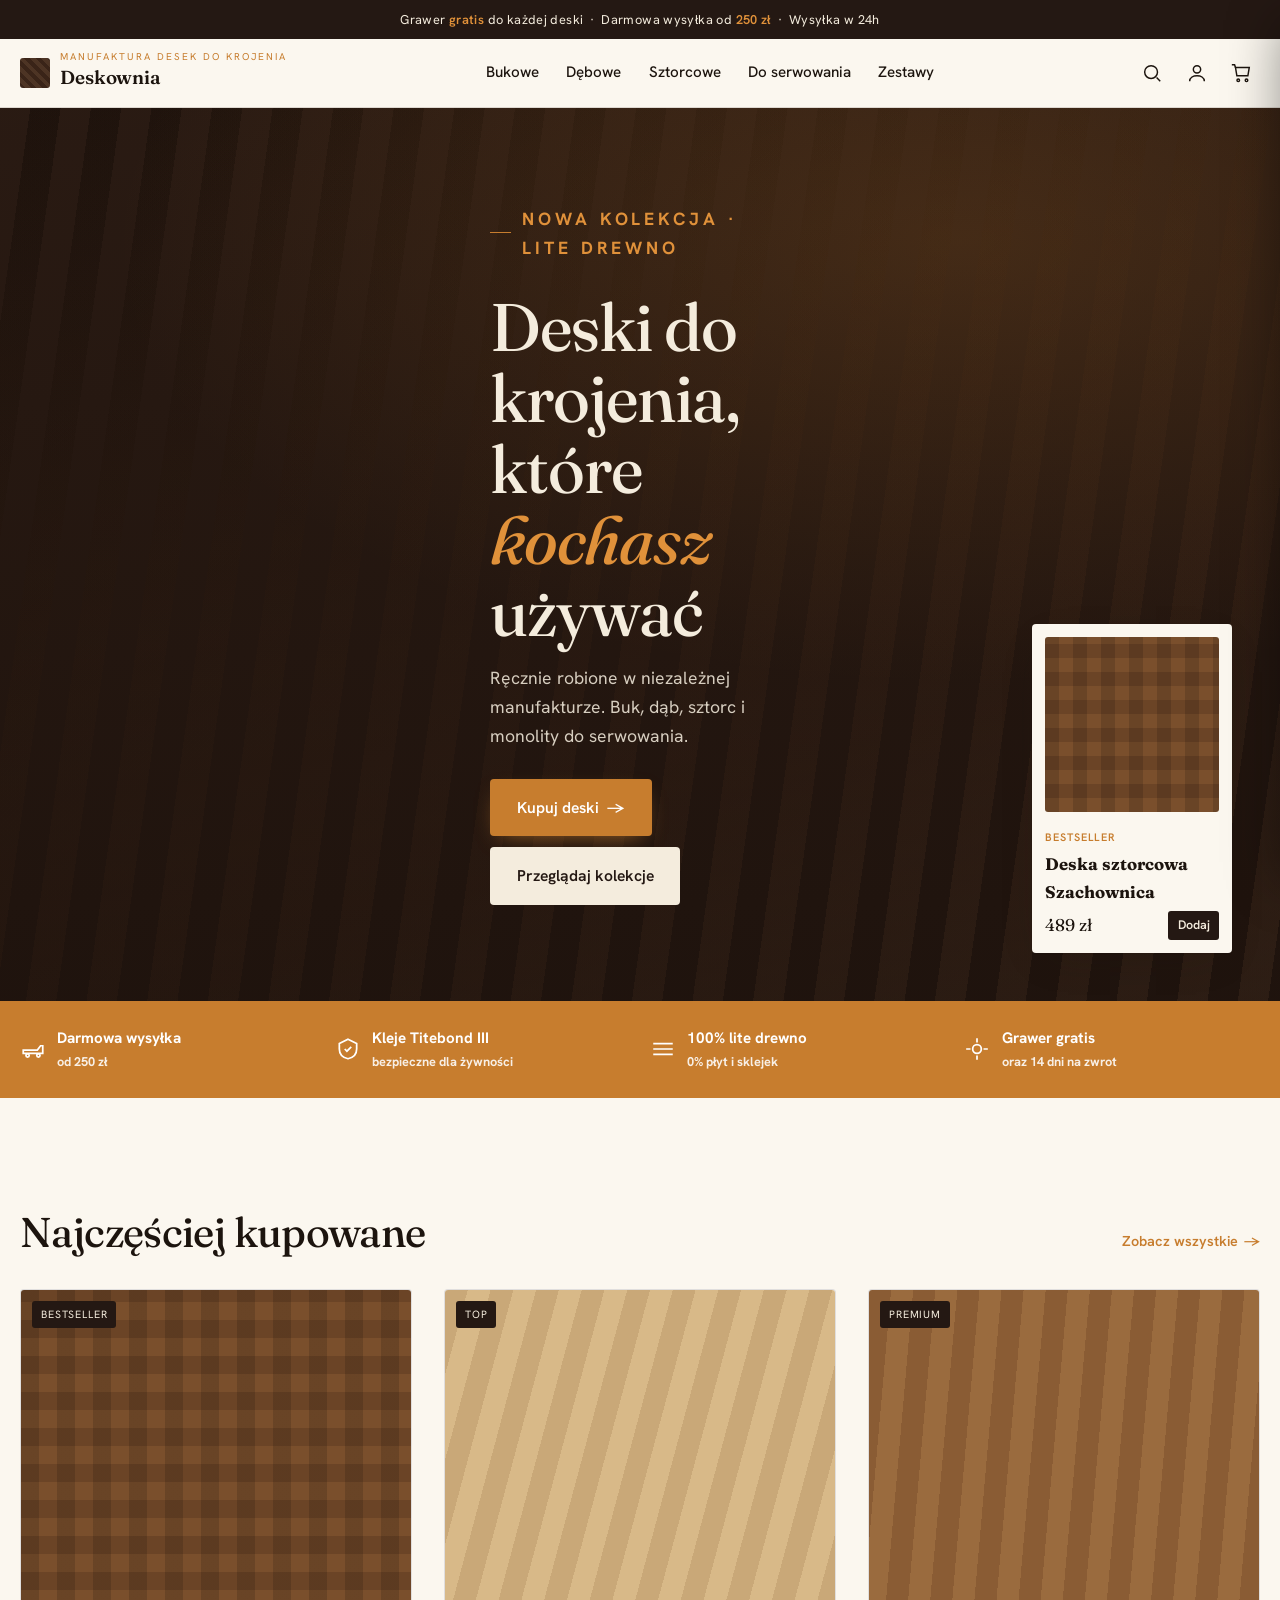
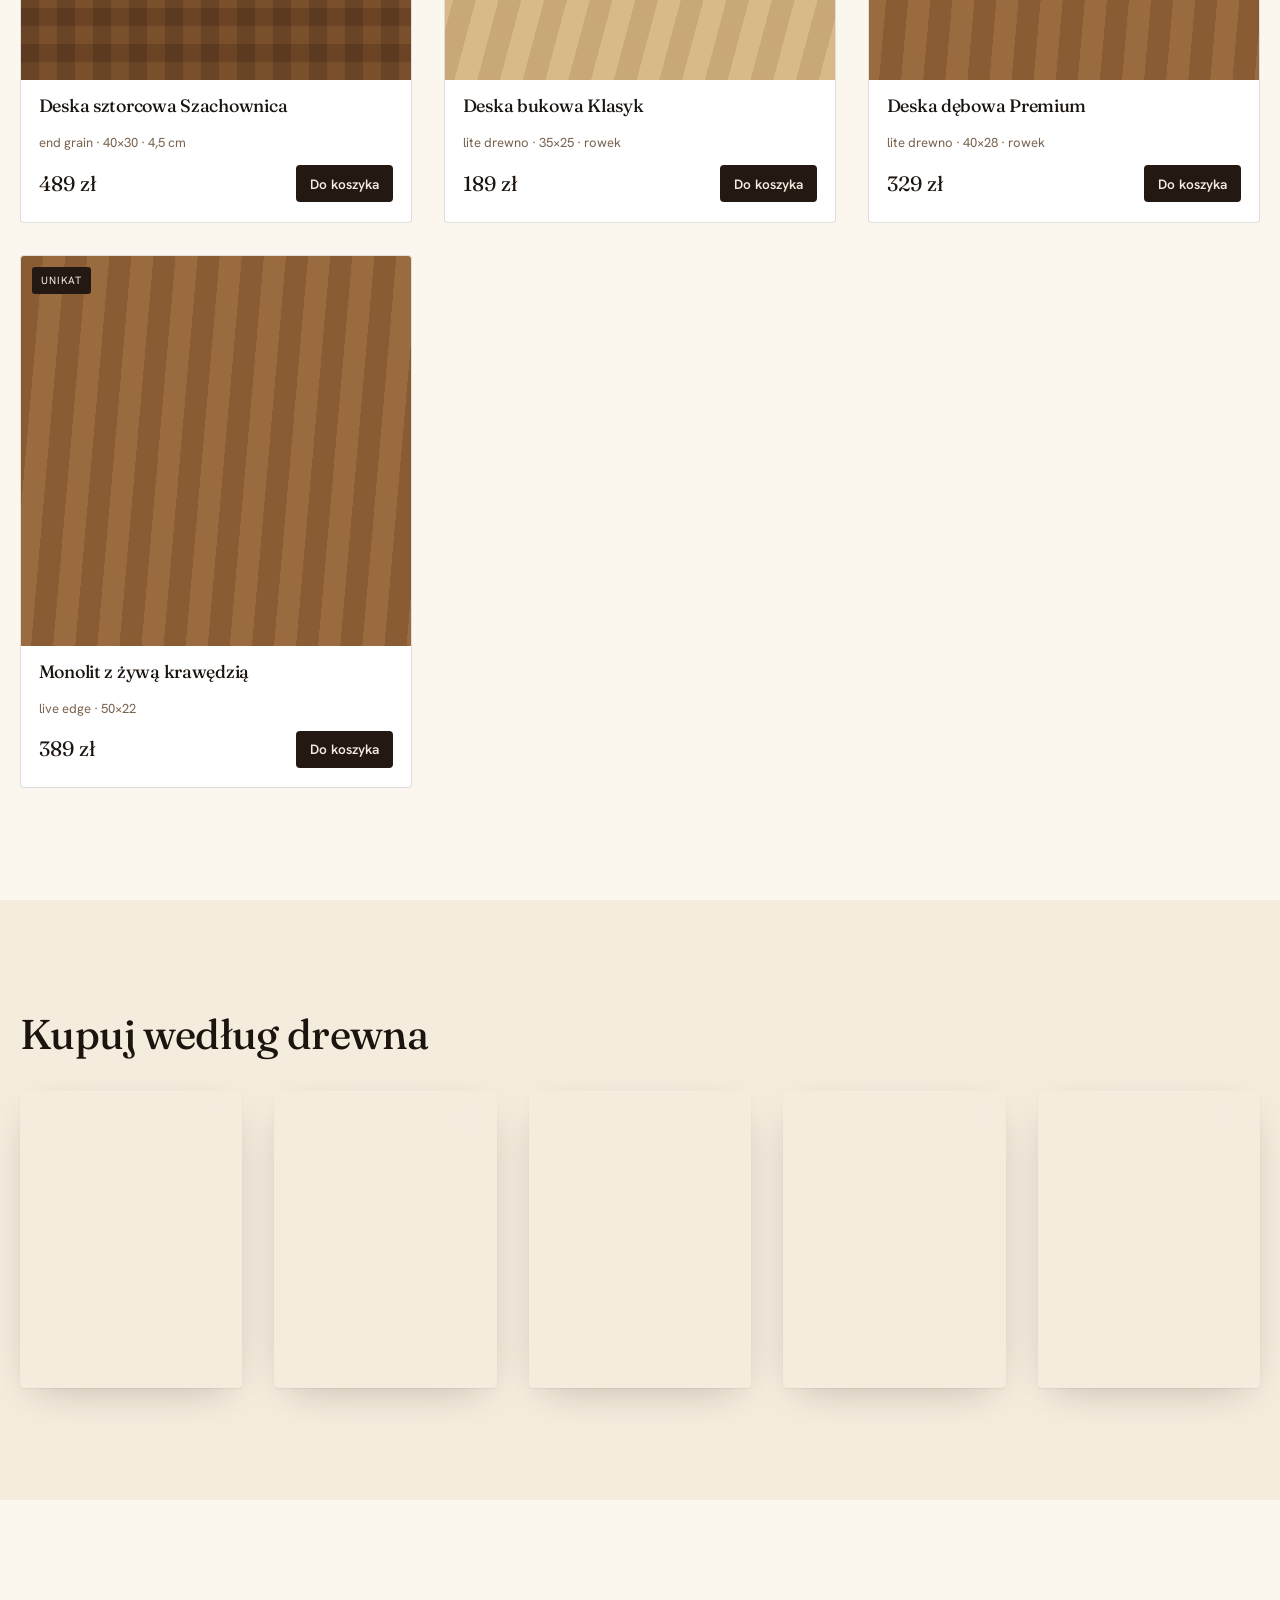
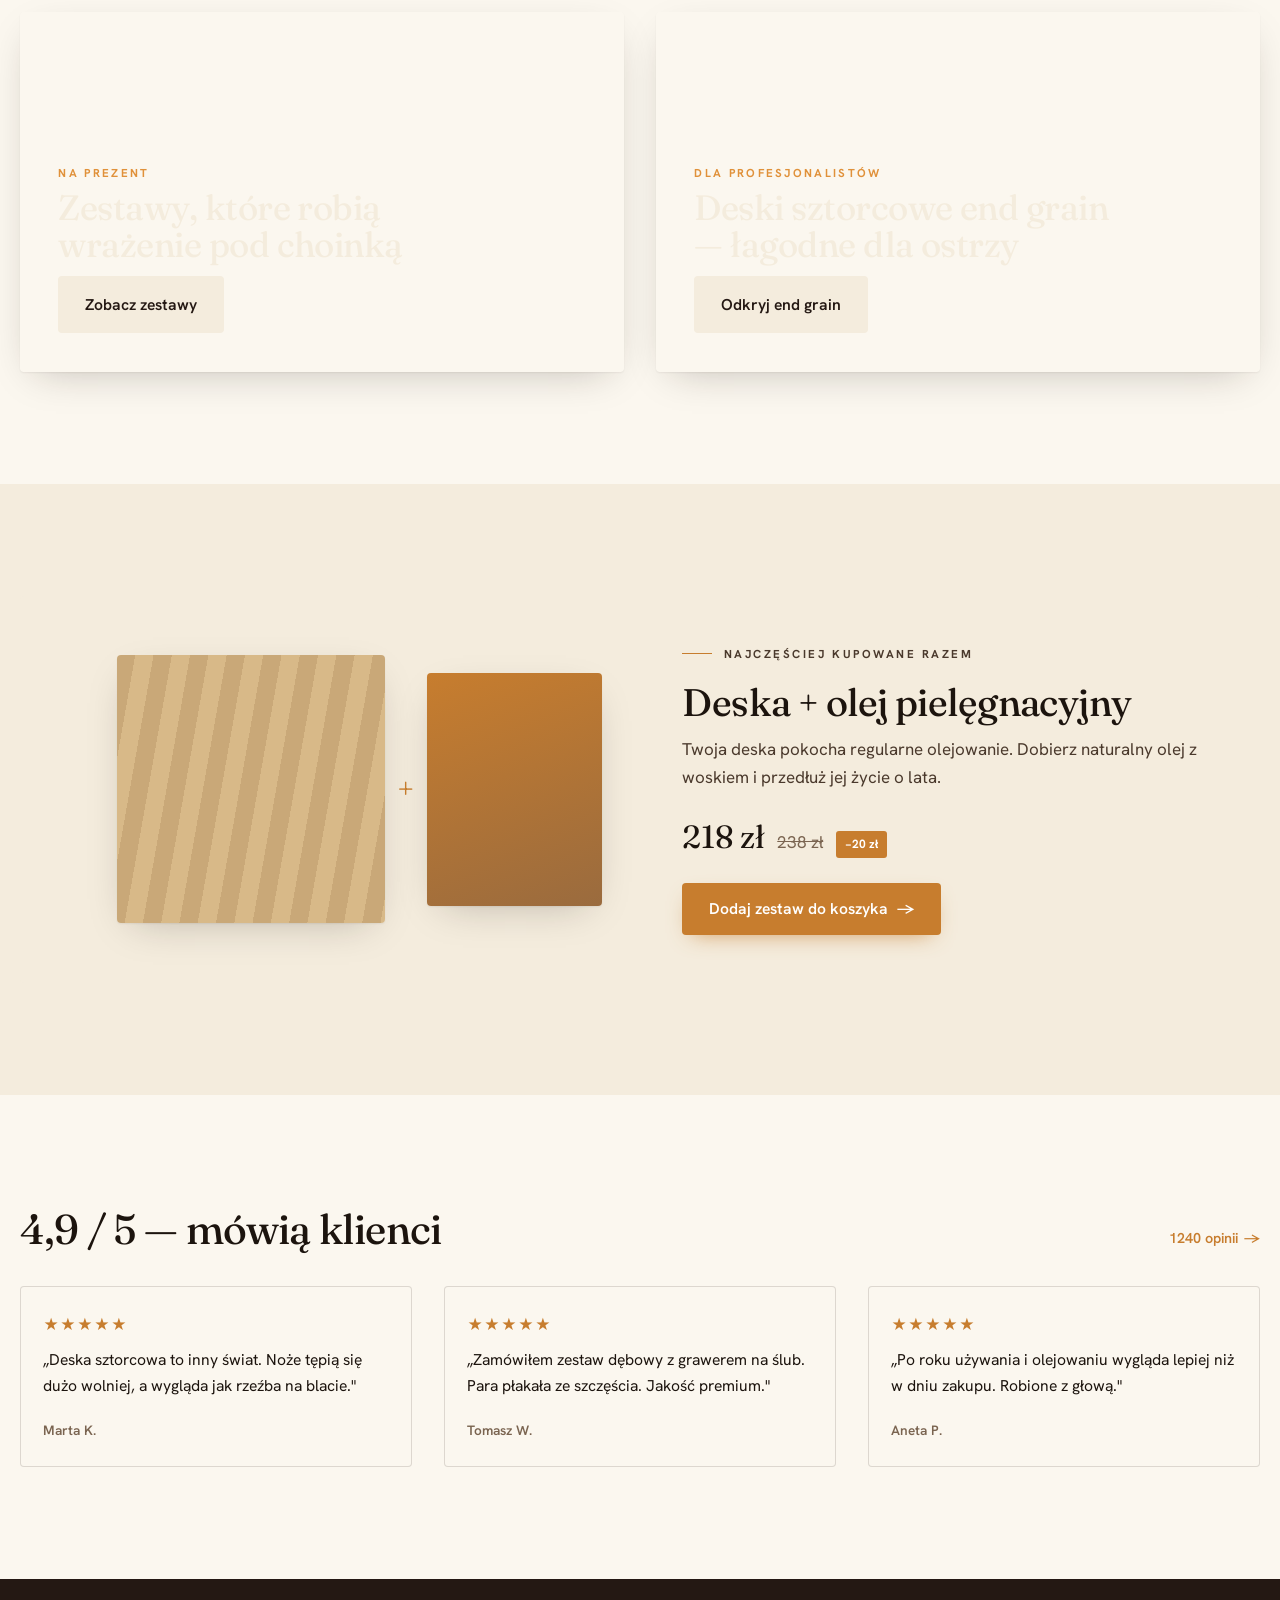
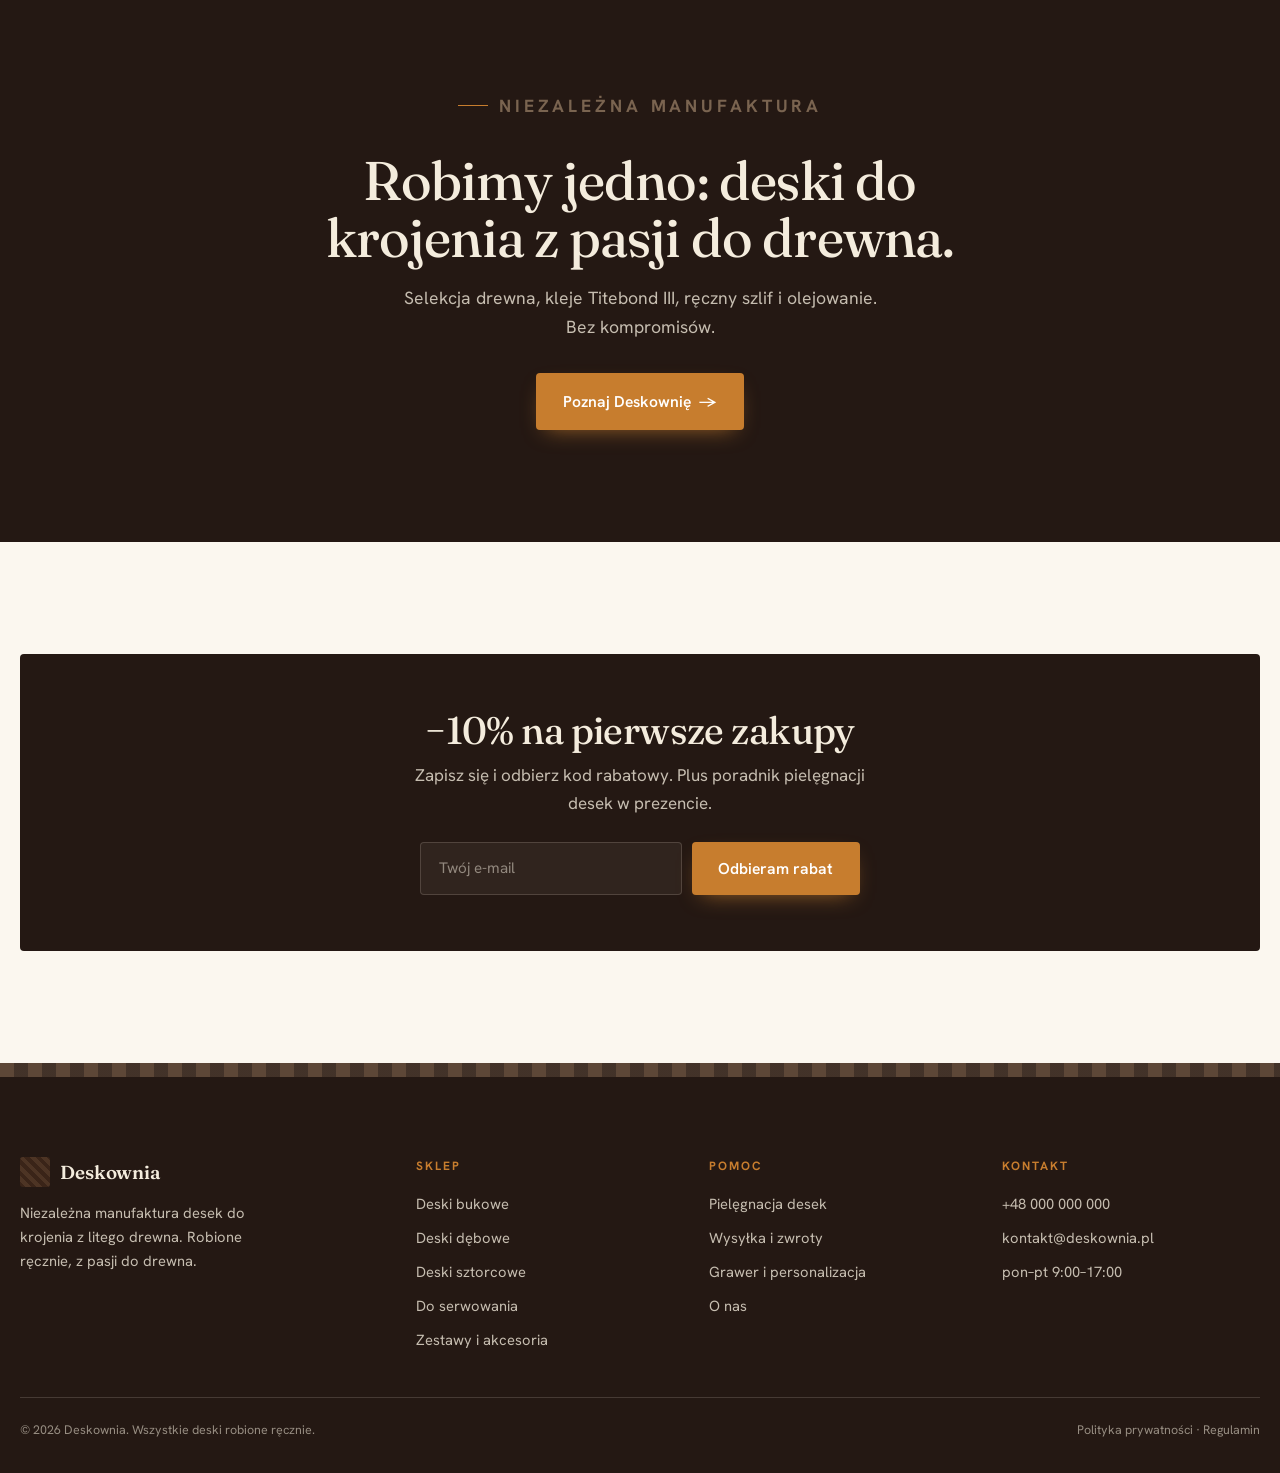
==== commit 39076ba7: "Add files via upload" ====
--- a/index.html
+++ b/index.html
@@ -4,15 +4,14 @@
 <meta charset="UTF-8">
 <meta name="viewport" content="width=device-width, initial-scale=1">
 
-<!-- META: strona główna -->
-<title>Deski do krojenia z drewna — Manufaktura premium | Deskownia</title>
-<meta name="description" content="Ręcznie robione deski do krojenia z litego drewna premium. Niezależna manufaktura, kleje Titebond III, dożywotnia jakość. Darmowa wysyłka od 250 zł. Zamów ▸">
+<title>Deski do krojenia z drewna — sklep manufaktury premium | Deskownia</title>
+<meta name="description" content="Sklep z ręcznie robionymi deskami do krojenia z litego drewna premium. Bukowe, dębowe, sztorcowe, do serwowania. Darmowa wysyłka od 250 zł. Kupuj ▸">
 <link rel="canonical" href="https://www.deskownia.pl/">
-<meta property="og:title" content="Deski do krojenia z drewna — Manufaktura premium">
-<meta property="og:description" content="Ręcznie robione deski do krojenia z litego drewna premium. Niezależna manufaktura, kleje certyfikowane do żywności.">
-<meta property="og:site_name" content="Deskownia">
+<meta property="og:title" content="Deski do krojenia z drewna — sklep manufaktury premium">
+<meta property="og:description" content="Ręcznie robione deski do krojenia z litego drewna premium. Niezależna manufaktura.">
 <meta property="og:type" content="website">
 <meta property="og:locale" content="pl_PL">
+<meta property="og:site_name" content="Deskownia">
 
 <link rel="preconnect" href="https://fonts.googleapis.com">
 <link rel="preconnect" href="https://fonts.gstatic.com" crossorigin>
@@ -33,6 +32,9 @@
 </head>
 <body>
 
+<!-- pasek ogłoszeń -->
+<div class="announce">Grawer <b>gratis</b> do każdej deski &nbsp;·&nbsp; Darmowa wysyłka od <b>250 zł</b> &nbsp;·&nbsp; Wysyłka w 24h</div>
+
 <!-- ============ HEADER ============ -->
 <header class="site-header">
   <div class="wrap nav">
@@ -46,9 +48,14 @@
       <a href="kategoria-sztorcowe.html">Sztorcowe</a>
       <a href="kategoria-serwowanie.html">Do serwowania</a>
       <a href="kategoria-zestawy.html">Zestawy</a>
-      <a href="#historia">O nas</a>
     </nav>
     <div class="nav-actions">
+      <button class="icon-btn" data-open-search aria-label="Szukaj">
+        <svg width="22" height="22" viewBox="0 0 24 24" fill="none" stroke="currentColor" stroke-width="1.6"><circle cx="11" cy="11" r="7"/><path d="M21 21l-4-4"/></svg>
+      </button>
+      <button class="icon-btn" aria-label="Konto">
+        <svg width="22" height="22" viewBox="0 0 24 24" fill="none" stroke="currentColor" stroke-width="1.6"><circle cx="12" cy="8" r="4"/><path d="M4 21c0-4 4-6 8-6s8 2 8 6"/></svg>
+      </button>
       <button class="icon-btn cart-btn" data-open-cart aria-label="Koszyk">
         <svg width="22" height="22" viewBox="0 0 24 24" fill="none" stroke="currentColor" stroke-width="1.6"><path d="M6 6h15l-1.5 9h-12z"/><circle cx="9" cy="20" r="1.4"/><circle cx="18" cy="20" r="1.4"/><path d="M6 6 5 3H2"/></svg>
         <span class="cart-count" data-cart-count style="display:none">0</span>
@@ -74,154 +81,188 @@
     <a href="kategoria-sztorcowe.html">Deski sztorcowe</a>
     <a href="kategoria-serwowanie.html">Do serwowania</a>
     <a href="kategoria-zestawy.html">Zestawy prezentowe</a>
-    <a href="#historia">Nasza historia</a>
   </nav>
 </div>
 
-<!-- ============ HERO ============ -->
-<section class="hero">
-  <!-- WIDEO W TLE: zastąp diva tagiem <video autoplay muted loop playsinline poster="...">
-       Materiał: zwolnione ujęcie olejowania świeżo oszlifowanej deski sztorcowej,
-       kropla oleju lnianego wsiąka w słoje, ciepłe światło warsztatu. -->
-  <div class="hero-media" aria-hidden="true"></div>
-  <div class="wrap hero-inner">
-    <p class="eyebrow" style="color:var(--oil-hot)">Manufaktura desek · pasja do drewna</p>
-    <h1>Deski do krojenia z&nbsp;litego drewna, robione <em>ręcznie</em></h1>
-    <p class="lead">Wybitna selekcja drewna, kleje Titebond III bezpieczne dla żywności i wzornictwo, które przetrwa pokolenia. Każdą deskę kuchenną premium robimy ręcznie, z pasji do drewna.</p>
-    <div class="hero-cta">
-      <a class="btn btn--primary" href="#kategorie">Wybierz swoją deskę <span class="arrow">→</span></a>
-      <a class="btn btn--ghost" href="#historia" style="color:var(--oak)">Poznaj warsztat</a>
-    </div>
-    <div class="hero-trust">
-      <span><b>10k+</b> desek&nbsp;w&nbsp;kuchniach</span>
-      <span><b>4,9</b>★ ocena&nbsp;klientów</span>
-      <span><b>100%</b> lite&nbsp;drewno</span>
-      <span><b>∞</b> serwis&nbsp;na&nbsp;lata</span>
-    </div>
-  </div>
-</section>
-
-<!-- pasek korzyści (USP) -->
+<!-- search overlay -->
+<div class="search-overlay" data-search-overlay>
+  <div class="search-panel">
+    <div class="sp-row">
+      <svg width="24" height="24" viewBox="0 0 24 24" fill="none" stroke="var(--clay)" stroke-width="1.6"><circle cx="11" cy="11" r="7"/><path d="M21 21l-4-4"/></svg>
+      <input type="search" placeholder="Czego szukasz? np. deska sztorcowa, prezent…" aria-label="Szukaj produktów">
+    </div>
+    <div class="search-sug">
+      <a href="kategoria-sztorcowe.html">deska sztorcowa</a>
+      <a href="kategoria-debowe.html">deska dębowa</a>
+      <a href="kategoria-zestawy.html">prezent dla kucharza</a>
+      <a href="kategoria-serwowanie.html">deska na sery</a>
+      <a href="kategoria-zestawy.html">olej do drewna</a>
+    </div>
+  </div>
+</div>
+
+<!-- ============ HERO (sklepowy, editorial) ============ -->
+<section class="shop-hero">
+  <div class="media" aria-hidden="true"></div>
+  <div class="wrap inner">
+    <p class="eyebrow" style="color:var(--oil-hot)">Nowa kolekcja · lite drewno</p>
+    <h1>Deski do krojenia, które <em>kochasz</em> używać</h1>
+    <p>Ręcznie robione w niezależnej manufakturze. Buk, dąb, sztorc i monolity do serwowania.</p>
+    <div class="h-cta">
+      <a class="btn btn--primary" href="#bestsellery">Kupuj deski <span class="arrow">→</span></a>
+      <a class="btn btn--light" href="#kolekcje">Przeglądaj kolekcje</a>
+    </div>
+  </div>
+  <!-- przypięty produkt (shoppable hero) -->
+  <div class="hero-pin">
+    <div class="hp-img"></div>
+    <small>Bestseller</small>
+    <b>Deska sztorcowa Szachownica</b>
+    <div class="hp-foot">
+      <span class="price">489 zł</span>
+      <button class="add" data-add data-name="Deska sztorcowa Szachownica 40×30" data-price="489">Dodaj</button>
+    </div>
+  </div>
+</section>
+
+<!-- pasek korzyści -->
 <div class="usp-bar">
   <div class="wrap">
     <div class="usp"><svg viewBox="0 0 24 24" fill="none" stroke="currentColor" stroke-width="1.6"><path d="M3 13h13l3-4h2v7H3z"/><circle cx="7" cy="18" r="1.5"/><circle cx="17" cy="18" r="1.5"/></svg><b>Darmowa wysyłka<span>od 250 zł</span></b></div>
     <div class="usp"><svg viewBox="0 0 24 24" fill="none" stroke="currentColor" stroke-width="1.6"><path d="M12 3l8 4v5c0 5-3.5 8-8 9-4.5-1-8-4-8-9V7z"/><path d="M9 12l2 2 4-4"/></svg><b>Kleje Titebond III<span>bezpieczne dla żywności</span></b></div>
-    <div class="usp"><svg viewBox="0 0 24 24" fill="none" stroke="currentColor" stroke-width="1.6"><path d="M3 7h18M3 12h18M3 17h18"/></svg><b>Lite drewno<span>0% płyt i sklejek</span></b></div>
-    <div class="usp"><svg viewBox="0 0 24 24" fill="none" stroke="currentColor" stroke-width="1.6"><path d="M12 2v4M12 18v4M2 12h4M18 12h4"/><circle cx="12" cy="12" r="4"/></svg><b>14 dni na zwrot<span>oraz grawer gratis</span></b></div>
+    <div class="usp"><svg viewBox="0 0 24 24" fill="none" stroke="currentColor" stroke-width="1.6"><path d="M3 7h18M3 12h18M3 17h18"/></svg><b>100% lite drewno<span>0% płyt i sklejek</span></b></div>
+    <div class="usp"><svg viewBox="0 0 24 24" fill="none" stroke="currentColor" stroke-width="1.6"><path d="M12 2v4M12 18v4M2 12h4M18 12h4"/><circle cx="12" cy="12" r="4"/></svg><b>Grawer gratis<span>oraz 14 dni na zwrot</span></b></div>
   </div>
 </div>
 
-<!-- ============ E-E-A-T / HISTORIA ============ -->
-<section class="section section--paper" id="historia">
-  <div class="wrap">
-    <div class="story" data-reveal>
-      <div class="story-visual">
-        <span class="story-badge"><b>100%</b><small>ręczna robota</small></span>
-        <span class="ph-tag">Foto/wideo: dłonie przy szlifowaniu deski, wióry, ciepłe światło manufaktury</span>
+<!-- ============ BESTSELLERY (shop-first) ============ -->
+<section class="section section--paper" id="bestsellery">
+  <div class="wrap">
+    <div class="row-head" data-reveal>
+      <h2>Najczęściej kupowane</h2>
+      <a class="seeall" href="kategoria-bukowe.html">Zobacz wszystkie <span class="arrow">→</span></a>
+    </div>
+    <div class="product-grid" data-reveal>
+      <article class="product">
+        <div class="p-img v3"><span class="badge">Bestseller</span></div>
+        <div class="p-body"><h3>Deska sztorcowa Szachownica</h3><p class="p-meta">end grain · 40×30 · 4,5 cm</p>
+          <div class="p-foot"><span class="price">489 zł</span><button class="add" data-add data-name="Deska sztorcowa Szachownica 40×30" data-price="489">Do koszyka</button></div></div>
+      </article>
+      <article class="product">
+        <div class="p-img v1"><span class="badge">Top</span></div>
+        <div class="p-body"><h3>Deska bukowa Klasyk</h3><p class="p-meta">lite drewno · 35×25 · rowek</p>
+          <div class="p-foot"><span class="price">189 zł</span><button class="add" data-add data-name="Deska bukowa Klasyk 35×25" data-price="189">Do koszyka</button></div></div>
+      </article>
+      <article class="product">
+        <div class="p-img v2"><span class="badge">Premium</span></div>
+        <div class="p-body"><h3>Deska dębowa Premium</h3><p class="p-meta">lite drewno · 40×28 · rowek</p>
+          <div class="p-foot"><span class="price">329 zł</span><button class="add" data-add data-name="Deska dębowa Premium 40×28" data-price="329">Do koszyka</button></div></div>
+      </article>
+      <article class="product">
+        <div class="p-img v2"><span class="badge">Unikat</span></div>
+        <div class="p-body"><h3>Monolit z żywą krawędzią</h3><p class="p-meta">live edge · 50×22</p>
+          <div class="p-foot"><span class="price">389 zł</span><button class="add" data-add data-name="Monolit z żywą krawędzią 50×22" data-price="389">Do koszyka</button></div></div>
+      </article>
+    </div>
+  </div>
+</section>
+
+<!-- ============ KOLEKCJE ============ -->
+<section class="section section--oak" id="kolekcje">
+  <div class="wrap">
+    <div class="row-head" data-reveal>
+      <h2>Kupuj według drewna</h2>
+    </div>
+    <div class="collection-strip" data-reveal>
+      <a class="col-tile cc-buk" href="kategoria-bukowe.html"><span class="ct-media cc-media"></span><span class="ct-arrow"><svg width="14" height="14" viewBox="0 0 24 24" fill="none" stroke="currentColor" stroke-width="2"><path d="M5 12h14M13 6l6 6-6 6"/></svg></span><h3>Bukowe</h3></a>
+      <a class="col-tile cc-dab" href="kategoria-debowe.html"><span class="ct-media cc-media"></span><span class="ct-arrow"><svg width="14" height="14" viewBox="0 0 24 24" fill="none" stroke="currentColor" stroke-width="2"><path d="M5 12h14M13 6l6 6-6 6"/></svg></span><h3>Dębowe</h3></a>
+      <a class="col-tile cc-sztorc" href="kategoria-sztorcowe.html"><span class="ct-media cc-media"></span><span class="ct-arrow"><svg width="14" height="14" viewBox="0 0 24 24" fill="none" stroke="currentColor" stroke-width="2"><path d="M5 12h14M13 6l6 6-6 6"/></svg></span><h3>Sztorcowe</h3></a>
+      <a class="col-tile cc-serw" href="kategoria-serwowanie.html"><span class="ct-media cc-media"></span><span class="ct-arrow"><svg width="14" height="14" viewBox="0 0 24 24" fill="none" stroke="currentColor" stroke-width="2"><path d="M5 12h14M13 6l6 6-6 6"/></svg></span><h3>Do serwowania</h3></a>
+      <a class="col-tile cc-zestaw" href="kategoria-zestawy.html"><span class="ct-media cc-media"></span><span class="ct-arrow"><svg width="14" height="14" viewBox="0 0 24 24" fill="none" stroke="currentColor" stroke-width="2"><path d="M5 12h14M13 6l6 6-6 6"/></svg></span><h3>Zestawy</h3></a>
+    </div>
+  </div>
+</section>
+
+<!-- ============ THE EDIT ============ -->
+<section class="section section--paper">
+  <div class="wrap">
+    <div class="edit-grid" data-reveal>
+      <a class="edit-card e1" href="kategoria-zestawy.html">
+        <span class="ec-media" aria-hidden="true"></span>
+        <small>Na prezent</small>
+        <h3>Zestawy, które robią wrażenie pod choinką</h3>
+        <span class="btn btn--light" style="align-self:flex-start">Zobacz zestawy</span>
+      </a>
+      <a class="edit-card e2" href="kategoria-sztorcowe.html">
+        <span class="ec-media" aria-hidden="true"></span>
+        <small>Dla profesjonalistów</small>
+        <h3>Deski sztorcowe end grain — łagodne dla ostrzy</h3>
+        <span class="btn btn--light" style="align-self:flex-start">Odkryj end grain</span>
+      </a>
+    </div>
+  </div>
+</section>
+
+<!-- ============ BUNDLE / KUPOWANE RAZEM ============ -->
+<section class="section section--oak">
+  <div class="wrap">
+    <div class="bundle" data-reveal>
+      <div class="bundle-visual">
+        <span class="bv bv1"></span>
+        <span class="plus">+</span>
+        <span class="bv bv2"></span>
       </div>
-      <div class="story-text">
-        <p class="eyebrow">Nasza pasja</p>
-        <h2>Robimy jedno. Deski do krojenia, których nie da się podrobić.</h2>
-        <p>Deskownia powstała z prostego przekonania: drewno zasługuje na szacunek, a dobra deska do krojenia to przedmiot na całe życie. Nie jesteśmy fabryką — jesteśmy niezależną manufakturą skupioną wyłącznie na deskach.</p>
-        <p>Każdą deskę projektujemy i wykonujemy ręcznie. Sami selekcjonujemy drewno, suszymy je do stabilnej wilgotności i szlifujemy do jedwabistej gładkości. Nic nie opuszcza manufaktury, zanim nie weźmiemy deski do ręki i nie powiemy: tak, to jest nasze.</p>
-        <p>To jest E-E-A-T zapisane w drewnie — doświadczenie, fachowość i odpowiedzialność, które czuć przy każdym cięciu.</p>
-        <div class="story-sign">
-          <svg width="46" height="46" viewBox="0 0 24 24" fill="none" stroke="var(--oil)" stroke-width="1.4"><path d="M3 17l6-6 4 4 8-8"/><path d="M21 7v5h-5"/></svg>
-          <span class="who">Z pasji do drewna<b>Zespół Deskowni</b></span>
+      <div class="bundle-text">
+        <p class="eyebrow">Najczęściej kupowane razem</p>
+        <h2>Deska + olej pielęgnacyjny</h2>
+        <p>Twoja deska pokocha regularne olejowanie. Dobierz naturalny olej z woskiem i przedłuż jej życie o lata.</p>
+        <div class="bundle-price">
+          <span class="now">218 zł</span>
+          <span class="was">238 zł</span>
+          <span class="save">−20 zł</span>
         </div>
+        <button class="btn btn--primary" data-add data-name="Zestaw: deska bukowa + olej-wosk" data-price="218">Dodaj zestaw do koszyka <span class="arrow">→</span></button>
       </div>
     </div>
   </div>
 </section>
 
-<!-- ============ SIATKA KATEGORII ============ -->
-<section class="section section--oak" id="kategorie">
-  <div class="wrap">
-    <div class="section-head" data-reveal>
-      <p class="eyebrow">Kolekcje</p>
-      <h2>Pięć rodzin desek. Jedna jakość.</h2>
-      <p>Od twardego buka po monumentalne deski sztorcowe — wybierz drewno, które pasuje do Twojej kuchni i sposobu gotowania.</p>
-    </div>
-    <nav class="cat-grid" aria-label="Kategorie produktów" data-reveal>
-      <a class="cat-card cc-buk" href="kategoria-bukowe.html">
-        <span class="cc-media" aria-hidden="true"></span>
-        <span class="cc-no">01</span><h3>Deski bukowe</h3>
-        <p>Twarde, jasne i odporne. Codzienny koń roboczy każdej kuchni.</p>
-        <span class="cc-link">Zobacz kolekcję <span class="arrow">→</span></span>
-      </a>
-      <a class="cat-card cc-dab" href="kategoria-debowe.html">
-        <span class="cc-media" aria-hidden="true"></span>
-        <span class="cc-no">02</span><h3>Deski dębowe</h3>
-        <p>Ciepły rysunek słojów i solidność, która imponuje na lata.</p>
-        <span class="cc-link">Zobacz kolekcję <span class="arrow">→</span></span>
-      </a>
-      <a class="cat-card cc-sztorc" href="kategoria-sztorcowe.html">
-        <span class="cc-media" aria-hidden="true"></span>
-        <span class="cc-no">03</span><h3>Deski sztorcowe</h3>
-        <p>End grain — pionowe włókna chronią ostrza i goją się same.</p>
-        <span class="cc-link">Zobacz kolekcję <span class="arrow">→</span></span>
-      </a>
-      <a class="cat-card cc-serw" href="kategoria-serwowanie.html">
-        <span class="cc-media" aria-hidden="true"></span>
-        <span class="cc-no">04</span><h3>Do serwowania</h3>
-        <p>Monolity i żywa krawędź na sery, wędliny i wielkie kolacje.</p>
-        <span class="cc-link">Zobacz kolekcję <span class="arrow">→</span></span>
-      </a>
-      <a class="cat-card cc-zestaw" href="kategoria-zestawy.html">
-        <span class="cc-media" aria-hidden="true"></span>
-        <span class="cc-no">05</span><h3>Zestawy i akcesoria</h3>
-        <p>Gotowe prezenty dla kucharza oraz olej i wosk do pielęgnacji.</p>
-        <span class="cc-link">Zobacz kolekcję <span class="arrow">→</span></span>
-      </a>
-      <a class="cat-card" href="#kontakt" style="background:var(--espresso)">
-        <span class="cc-no">⌘</span><h3>Projekt na zamówienie</h3>
-        <p>Wymiar, gatunek, grawer — zaprojektujmy deskę razem.</p>
-        <span class="cc-link">Napisz do nas <span class="arrow">→</span></span>
-      </a>
-    </nav>
-  </div>
-</section>
-
-<!-- ============ DLACZEGO MY / CECHY PREMIUM ============ -->
+<!-- ============ OPINIE ============ -->
+<section class="section section--paper">
+  <div class="wrap">
+    <div class="row-head" data-reveal>
+      <h2>4,9 / 5 — mówią klienci</h2>
+      <a class="seeall" href="#">1240 opinii <span class="arrow">→</span></a>
+    </div>
+    <div class="reviews" data-reveal>
+      <div class="review"><div class="stars">★★★★★</div><p>„Deska sztorcowa to inny świat. Noże tępią się dużo wolniej, a wygląda jak rzeźba na blacie."</p><span class="who">Marta K.</span></div>
+      <div class="review"><div class="stars">★★★★★</div><p>„Zamówiłem zestaw dębowy z grawerem na ślub. Para płakała ze szczęścia. Jakość premium."</p><span class="who">Tomasz W.</span></div>
+      <div class="review"><div class="stars">★★★★★</div><p>„Po roku używania i olejowaniu wygląda lepiej niż w dniu zakupu. Robione z głową."</p><span class="who">Aneta P.</span></div>
+    </div>
+  </div>
+</section>
+
+<!-- ============ TEASER MARKI (krótko) ============ -->
 <section class="section section--dark">
-  <div class="wrap">
-    <div class="section-head" data-reveal>
-      <p class="eyebrow">Dlaczego nasze deski</p>
-      <h2>Cztery rzeczy, których nie zobaczysz, a poczujesz.</h2>
-      <p>Premium nie polega na cenie. Polega na decyzjach, które podejmujemy zanim drewno trafi pod nóż.</p>
-    </div>
-    <div class="feat-grid" data-reveal>
-      <div class="feat">
-        <svg class="ic" viewBox="0 0 24 24" fill="none" stroke="currentColor" stroke-width="1.4"><path d="M12 3l8 4v5c0 5-3.5 8-8 9-4.5-1-8-4-8-9V7z"/><path d="M9 12l2 2 4-4"/></svg>
-        <h3>Klej Titebond III</h3>
-        <p>Certyfikowany do kontaktu z żywnością i wodoodporny. Sklejenia, które trzymają przez dekady, bez rozwarstwień.</p>
+  <div class="wrap cta-final" data-reveal>
+    <p class="eyebrow" style="justify-content:center">Niezależna manufaktura</p>
+    <h2 style="color:var(--oak)">Robimy jedno: deski do krojenia z pasji do drewna.</h2>
+    <p style="color:rgba(244,236,221,.78)">Selekcja drewna, kleje Titebond III, ręczny szlif i olejowanie. Bez kompromisów.</p>
+    <a class="btn btn--primary" href="o-nas.html">Poznaj Deskownię <span class="arrow">→</span></a>
+  </div>
+</section>
+
+<!-- ============ NEWSLETTER ============ -->
+<section class="section section--paper">
+  <div class="wrap" data-reveal>
+    <div class="newsletter">
+      <h2>−10% na pierwsze zakupy</h2>
+      <p>Zapisz się i odbierz kod rabatowy. Plus poradnik pielęgnacji desek w prezencie.</p>
+      <div class="nl-form">
+        <input type="email" placeholder="Twój e-mail" aria-label="E-mail">
+        <button class="btn btn--primary" type="button">Odbieram rabat</button>
       </div>
-      <div class="feat">
-        <svg class="ic" viewBox="0 0 24 24" fill="none" stroke="currentColor" stroke-width="1.4"><path d="M3 17l6-6 4 4 8-8"/><path d="M21 7v5h-5"/></svg>
-        <h3>Technologia szlifowania</h3>
-        <p>Wieloetapowy szlif do ziarnistości 400. Powierzchnia jedwabista w dotyku, łagodna dla noża i higieniczna.</p>
-      </div>
-      <div class="feat">
-        <svg class="ic" viewBox="0 0 24 24" fill="none" stroke="currentColor" stroke-width="1.4"><rect x="4" y="4" width="16" height="16" rx="1"/><path d="M4 9h16M4 14h16M9 4v16"/></svg>
-        <h3>Stabilność drewna</h3>
-        <p>Drewno suszone komorowo do 8–10% wilgotności i sezonowane. Deska, która nie pęka i się nie wykrzywia.</p>
-      </div>
-      <div class="feat">
-        <svg class="ic" viewBox="0 0 24 24" fill="none" stroke="currentColor" stroke-width="1.4"><circle cx="12" cy="12" r="9"/><path d="M12 7v5l3 2"/></svg>
-        <h3>Robione na lata</h3>
-        <p>Olejowanie naturalnym olejem z woskiem i serwis na życzenie. Kupujesz raz, krojesz przez pokolenia.</p>
-      </div>
-    </div>
-  </div>
-</section>
-
-<!-- ============ CTA KOŃCOWE ============ -->
-<section class="section section--paper">
-  <div class="wrap cta-final" data-reveal>
-    <p class="eyebrow" style="justify-content:center">Gotowy?</p>
-    <h2>Zamów deskę, która przetrwa Twoją kuchnię.</h2>
-    <p>Darmowa wysyłka od 250 zł, grawer w prezencie i 14 dni na spokojną decyzję.</p>
-    <a class="btn btn--primary" href="#kategorie">Przeglądaj wszystkie deski <span class="arrow">→</span></a>
+    </div>
   </div>
 </section>
 
@@ -234,7 +275,7 @@
       <span class="brand"><span class="mark"></span><b style="color:var(--oak)">Deskownia</b></span>
       <p>Niezależna manufaktura desek do krojenia z litego drewna. Robione ręcznie, z pasji do drewna.</p>
     </div>
-    <div><h4>Kategorie</h4><ul>
+    <div><h4>Sklep</h4><ul>
       <li><a href="kategoria-bukowe.html">Deski bukowe</a></li>
       <li><a href="kategoria-debowe.html">Deski dębowe</a></li>
       <li><a href="kategoria-sztorcowe.html">Deski sztorcowe</a></li>
@@ -245,7 +286,7 @@
       <li><a href="#">Pielęgnacja desek</a></li>
       <li><a href="#">Wysyłka i zwroty</a></li>
       <li><a href="#">Grawer i personalizacja</a></li>
-      <li><a href="#">Kontakt</a></li>
+      <li><a href="o-nas.html">O nas</a></li>
     </ul></div>
     <div><h4>Kontakt</h4><ul>
       <li><a href="tel:+48000000000">+48 000 000 000</a></li>
--- a/style.css
+++ b/style.css
@@ -411,3 +411,117 @@
 /* reveal */
 [data-reveal] { opacity:0; transform:translateY(24px); transition:opacity .6s ease, transform .6s ease; }
 [data-reveal].in { opacity:1; transform:none; }
+
+/* =====================================================================
+   WEBSHOP / CONCEPT STORE — moduły strony głównej
+   ===================================================================== */
+
+/* pasek ogłoszeń */
+.announce {
+  background: var(--espresso); color: var(--oak);
+  font-size: .8rem; letter-spacing: .03em; text-align: center;
+  padding: .55rem 1rem;
+}
+.announce b { color: var(--oil-hot); font-weight: 600; }
+
+/* nagłówek wiersza z linkiem „zobacz wszystkie” */
+.row-head { display: flex; align-items: flex-end; justify-content: space-between; gap: 1rem; margin-bottom: clamp(1.4rem,4vw,2.2rem); }
+.row-head h2 { font-size: clamp(1.6rem,4.5vw,2.6rem); }
+.row-head .seeall { font-size: .9rem; font-weight: 600; color: var(--oil); white-space: nowrap; display: inline-flex; align-items: center; gap: .4rem; }
+.row-head .seeall:hover { color: var(--oil-hot); }
+.row-head .seeall .arrow { transition: transform .2s ease; }
+.row-head .seeall:hover .arrow { transform: translateX(3px); }
+
+/* hero sklepowy — editorial, krótki */
+.shop-hero { position: relative; background: var(--walnut); color: var(--oak); overflow: hidden; }
+.shop-hero .media {
+  position: absolute; inset: 0; z-index: 0;
+  background:
+    radial-gradient(120% 90% at 75% 15%, rgba(199,125,46,.22), transparent 55%),
+    repeating-linear-gradient(98deg,#2c1c14 0 30px,#34211618 30px 60px),
+    linear-gradient(160deg,#1d120c,#3a2418 70%,#4d3424);
+}
+.shop-hero .media::after { content:""; position:absolute; inset:0; background: linear-gradient(180deg, rgba(20,12,8,.1), rgba(20,12,8,.55)); }
+.shop-hero .inner { position: relative; z-index: 2; padding: clamp(3rem,9vw,6rem) 0; max-width: 30ch; }
+.shop-hero h1 { font-size: clamp(2.2rem,6.5vw,4.2rem); margin-bottom: 1rem; }
+.shop-hero h1 em { font-style: italic; color: var(--oil-hot); }
+.shop-hero p { color: rgba(244,236,221,.86); font-size: 1.1rem; margin: 0 0 1.8rem; }
+.shop-hero .h-cta { display: flex; flex-wrap: wrap; gap: .7rem; }
+/* przypięta karta produktu w hero */
+.hero-pin {
+  position: absolute; right: clamp(1rem,4vw,3rem); bottom: clamp(1rem,4vw,3rem); z-index: 3;
+  background: var(--paper); color: var(--ink); border-radius: var(--radius);
+  padding: .8rem; width: 200px; box-shadow: var(--shadow); display: none;
+}
+.hero-pin .hp-img { aspect-ratio: 1; border-radius: 3px; background: repeating-linear-gradient(0deg,#7a4f2c 0 14px,#6b4426 14px 28px),repeating-linear-gradient(90deg,rgba(0,0,0,.14) 0 14px,transparent 14px 28px); background-blend-mode:multiply; margin-bottom:.6rem; }
+.hero-pin small { color: var(--oil); font-weight: 600; font-size: .68rem; letter-spacing: .1em; text-transform: uppercase; }
+.hero-pin b { display: block; font-family: var(--display); font-size: 1.05rem; margin: .1rem 0 .3rem; }
+.hero-pin .hp-foot { display:flex; align-items:center; justify-content:space-between; }
+.hero-pin .price { font-family: var(--display); }
+.hero-pin .add { background:var(--espresso); color:var(--oak); border:none; border-radius:3px; padding:.4rem .6rem; font-family:var(--body); font-weight:600; font-size:.78rem; cursor:pointer; }
+.hero-pin .add:hover { background: var(--oil); }
+@media (min-width: 920px) { .hero-pin { display: block; } }
+
+/* kafelki kolekcji — wersja kompaktowa pozioma scroll na mobile */
+.collection-strip { display: grid; gap: var(--gap); grid-template-columns: repeat(2,1fr); }
+@media (min-width: 760px) { .collection-strip { grid-template-columns: repeat(5,1fr); } }
+.col-tile { position: relative; border-radius: var(--radius); overflow: hidden; aspect-ratio: 3/4; display:flex; align-items:flex-end; padding: 1rem; color: var(--oak); box-shadow: var(--shadow); transition: transform .25s ease; }
+.col-tile:hover { transform: translateY(-4px); }
+.col-tile .ct-media { position:absolute; inset:0; z-index:-1; }
+.col-tile .ct-media::after { content:""; position:absolute; inset:0; background: linear-gradient(180deg,rgba(20,12,8,.05),rgba(20,12,8,.8)); }
+.col-tile h3 { position: relative; font-size: 1.15rem; }
+.col-tile .ct-arrow { position:absolute; top:.8rem; right:.8rem; width:30px; height:30px; border-radius:50%; background:rgba(244,236,221,.18); display:grid; place-items:center; backdrop-filter: blur(4px); }
+
+/* „The Edit” — dwa duże editorialowe kafle */
+.edit-grid { display: grid; gap: var(--gap); grid-template-columns: 1fr; }
+@media (min-width: 800px) { .edit-grid { grid-template-columns: 1fr 1fr; } }
+.edit-card { position: relative; min-height: 360px; border-radius: var(--radius); overflow: hidden; display:flex; flex-direction:column; justify-content:flex-end; padding: clamp(1.4rem,4vw,2.4rem); color: var(--oak); box-shadow: var(--shadow); }
+.edit-card .ec-media { position:absolute; inset:0; z-index:-1; }
+.edit-card .ec-media::after { content:""; position:absolute; inset:0; background: linear-gradient(180deg,rgba(20,12,8,.08),rgba(20,12,8,.78)); }
+.edit-card.e1 .ec-media { background: linear-gradient(135deg,#9a6b3e,#c77d2e 90%); }
+.edit-card.e2 .ec-media { background: repeating-linear-gradient(0deg,#7a4f2c 0 20px,#6b4426 20px 40px),repeating-linear-gradient(90deg,rgba(0,0,0,.16) 0 20px,transparent 20px 40px); background-blend-mode:multiply; }
+.edit-card small { color: var(--oil-hot); font-weight: 700; font-size: .72rem; letter-spacing: .2em; text-transform: uppercase; }
+.edit-card h3 { font-size: clamp(1.5rem,3.5vw,2.2rem); margin: .4rem 0 .8rem; max-width: 18ch; }
+
+/* bundle / kupowane razem */
+.bundle { background: var(--oak); border-radius: var(--radius); padding: clamp(1.6rem,5vw,3rem); display: grid; gap: 2rem; align-items: center; }
+@media (min-width: 800px) { .bundle { grid-template-columns: 1.1fr 1fr; } }
+.bundle-visual { display: flex; gap: .8rem; align-items: center; justify-content: center; }
+.bundle-visual .bv { border-radius: var(--radius); box-shadow: var(--shadow); }
+.bundle-visual .bv1 { width: 46%; aspect-ratio: 1; background: repeating-linear-gradient(100deg,#c9a878 0 18px,#d8b988 18px 36px); }
+.bundle-visual .plus { font-family: var(--display); font-size: 2rem; color: var(--oil); }
+.bundle-visual .bv2 { width: 30%; aspect-ratio: 3/4; background: linear-gradient(160deg,#c77d2e,#9a6b3e); }
+.bundle-text h2 { font-size: clamp(1.6rem,4vw,2.4rem); margin-bottom: .8rem; }
+.bundle-text p { color: #4a392c; margin: 0 0 1.2rem; }
+.bundle-price { display: flex; align-items: baseline; gap: .8rem; margin-bottom: 1.2rem; }
+.bundle-price .now { font-family: var(--display); font-size: 2rem; }
+.bundle-price .was { color: var(--clay); text-decoration: line-through; }
+.bundle-price .save { background: var(--oil); color:#fff; font-size:.75rem; font-weight:700; padding:.25rem .55rem; border-radius:3px; }
+
+/* pasek opinii */
+.reviews { display: grid; gap: var(--gap); grid-template-columns: 1fr; }
+@media (min-width: 760px) { .reviews { grid-template-columns: repeat(3,1fr); } }
+.review { border: 1px solid var(--line); border-radius: var(--radius); padding: 1.4rem; background: var(--paper); }
+.review .stars { color: var(--oil); letter-spacing: .1em; margin-bottom: .6rem; }
+.review p { margin: 0 0 1rem; font-size: .98rem; }
+.review .who { font-size: .85rem; color: var(--clay); font-weight: 600; }
+
+/* newsletter */
+.newsletter { background: var(--espresso); color: var(--oak); border-radius: var(--radius); padding: clamp(2rem,6vw,3.5rem); text-align: center; }
+.newsletter h2 { font-size: clamp(1.6rem,4vw,2.4rem); margin-bottom: .6rem; }
+.newsletter p { color: rgba(244,236,221,.78); margin: 0 auto 1.6rem; max-width: 46ch; }
+.nl-form { display: flex; gap: .6rem; max-width: 440px; margin: 0 auto; flex-wrap: wrap; }
+.nl-form input { flex: 1; min-width: 200px; padding: .9rem 1.1rem; border-radius: var(--radius); border: 1px solid var(--line-dk); background: rgba(244,236,221,.06); color: var(--oak); font-family: var(--body); font-size: .95rem; }
+.nl-form input::placeholder { color: rgba(244,236,221,.5); }
+
+/* search overlay */
+.search-overlay { position: fixed; inset: 0; z-index: 85; background: rgba(20,12,8,.5); opacity:0; visibility:hidden; transition: opacity .2s ease; }
+.search-overlay.open { opacity:1; visibility:visible; }
+.search-panel { background: var(--paper); padding: 1.2rem clamp(1rem,5vw,3rem); box-shadow: var(--shadow); transform: translateY(-100%); transition: transform .28s ease; }
+.search-overlay.open .search-panel { transform: translateY(0); }
+.search-panel .sp-row { display:flex; align-items:center; gap:.8rem; max-width: var(--max); margin-inline:auto; }
+.search-panel input { flex:1; border:none; border-bottom: 2px solid var(--line); background:none; font-family: var(--display); font-size: clamp(1.3rem,4vw,2rem); padding:.5rem 0; color: var(--ink); }
+.search-panel input:focus { outline:none; border-color: var(--oil); }
+.search-sug { max-width: var(--max); margin: 1rem auto 0; display:flex; gap:.6rem; flex-wrap:wrap; }
+.search-sug a { font-size:.85rem; border:1px solid var(--line); border-radius:20px; padding:.4rem .9rem; color: var(--clay); }
+.search-sug a:hover { border-color: var(--oil); color: var(--oil); }
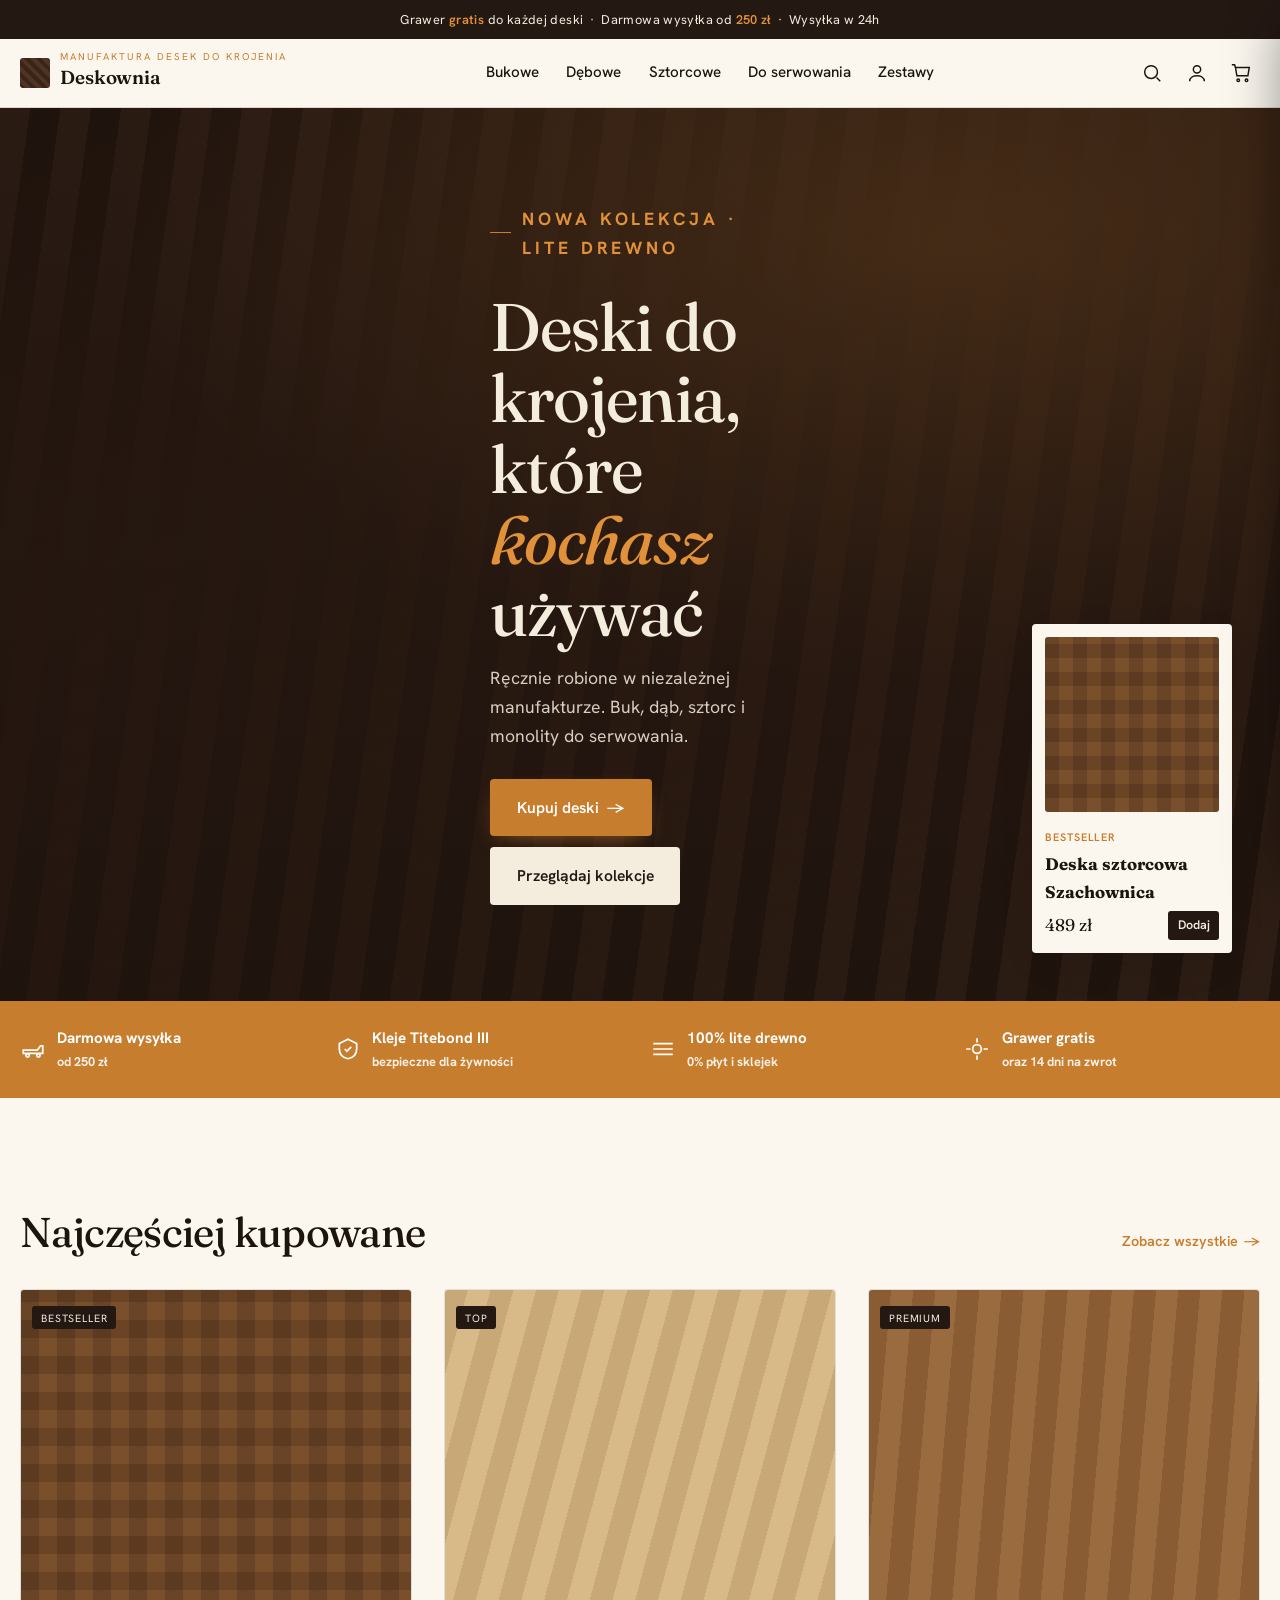
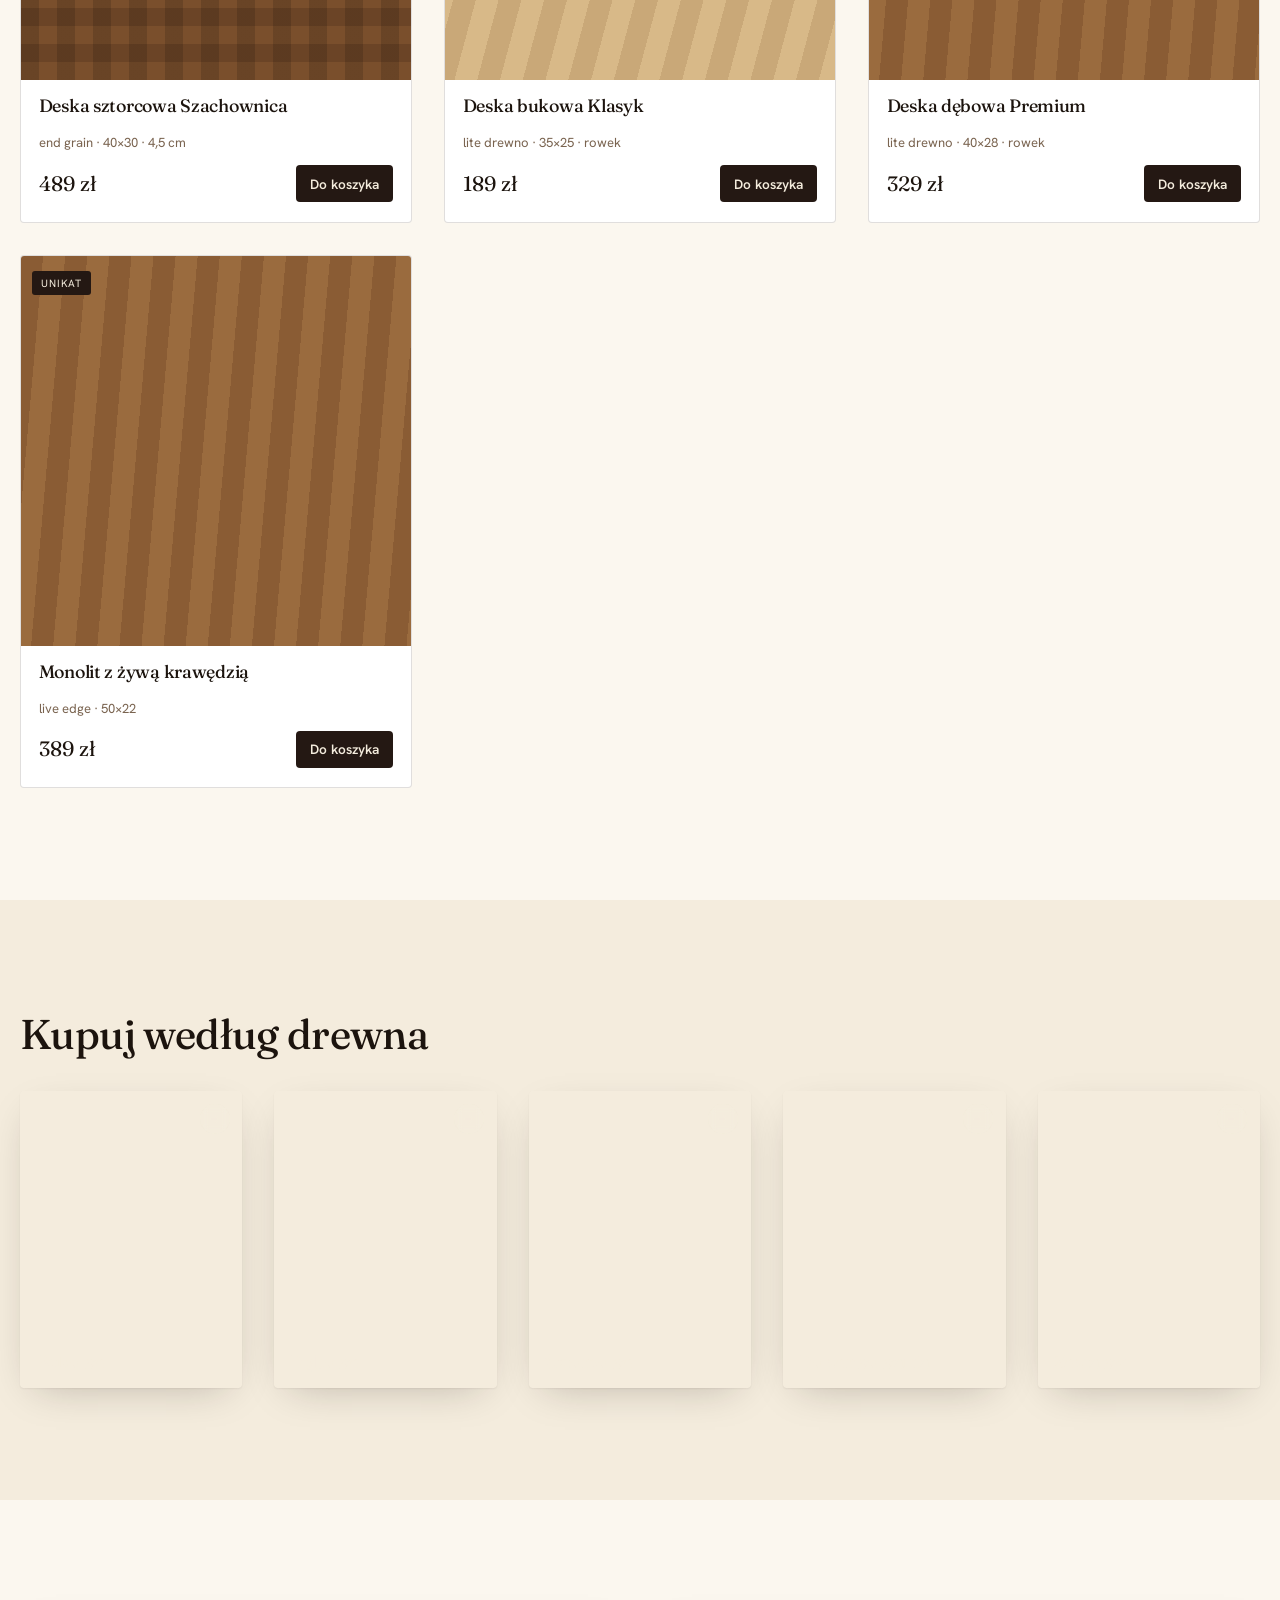
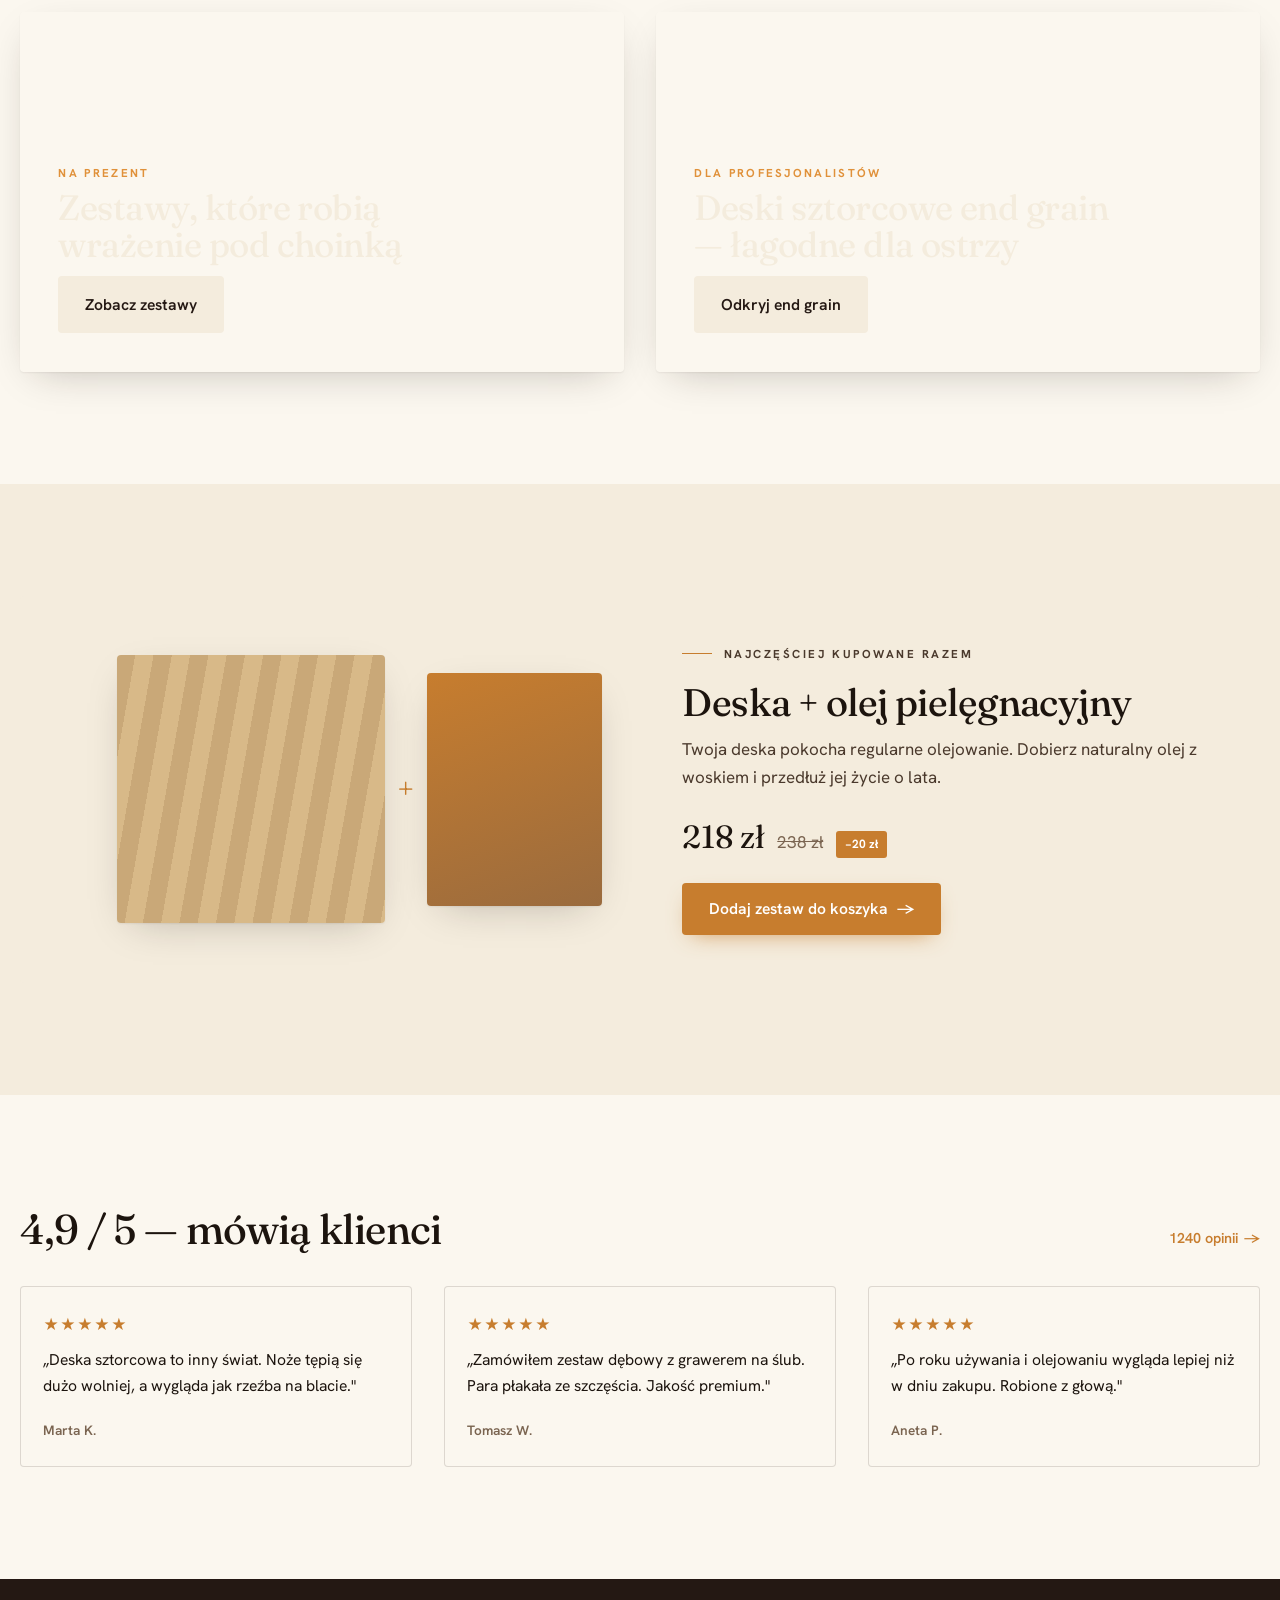
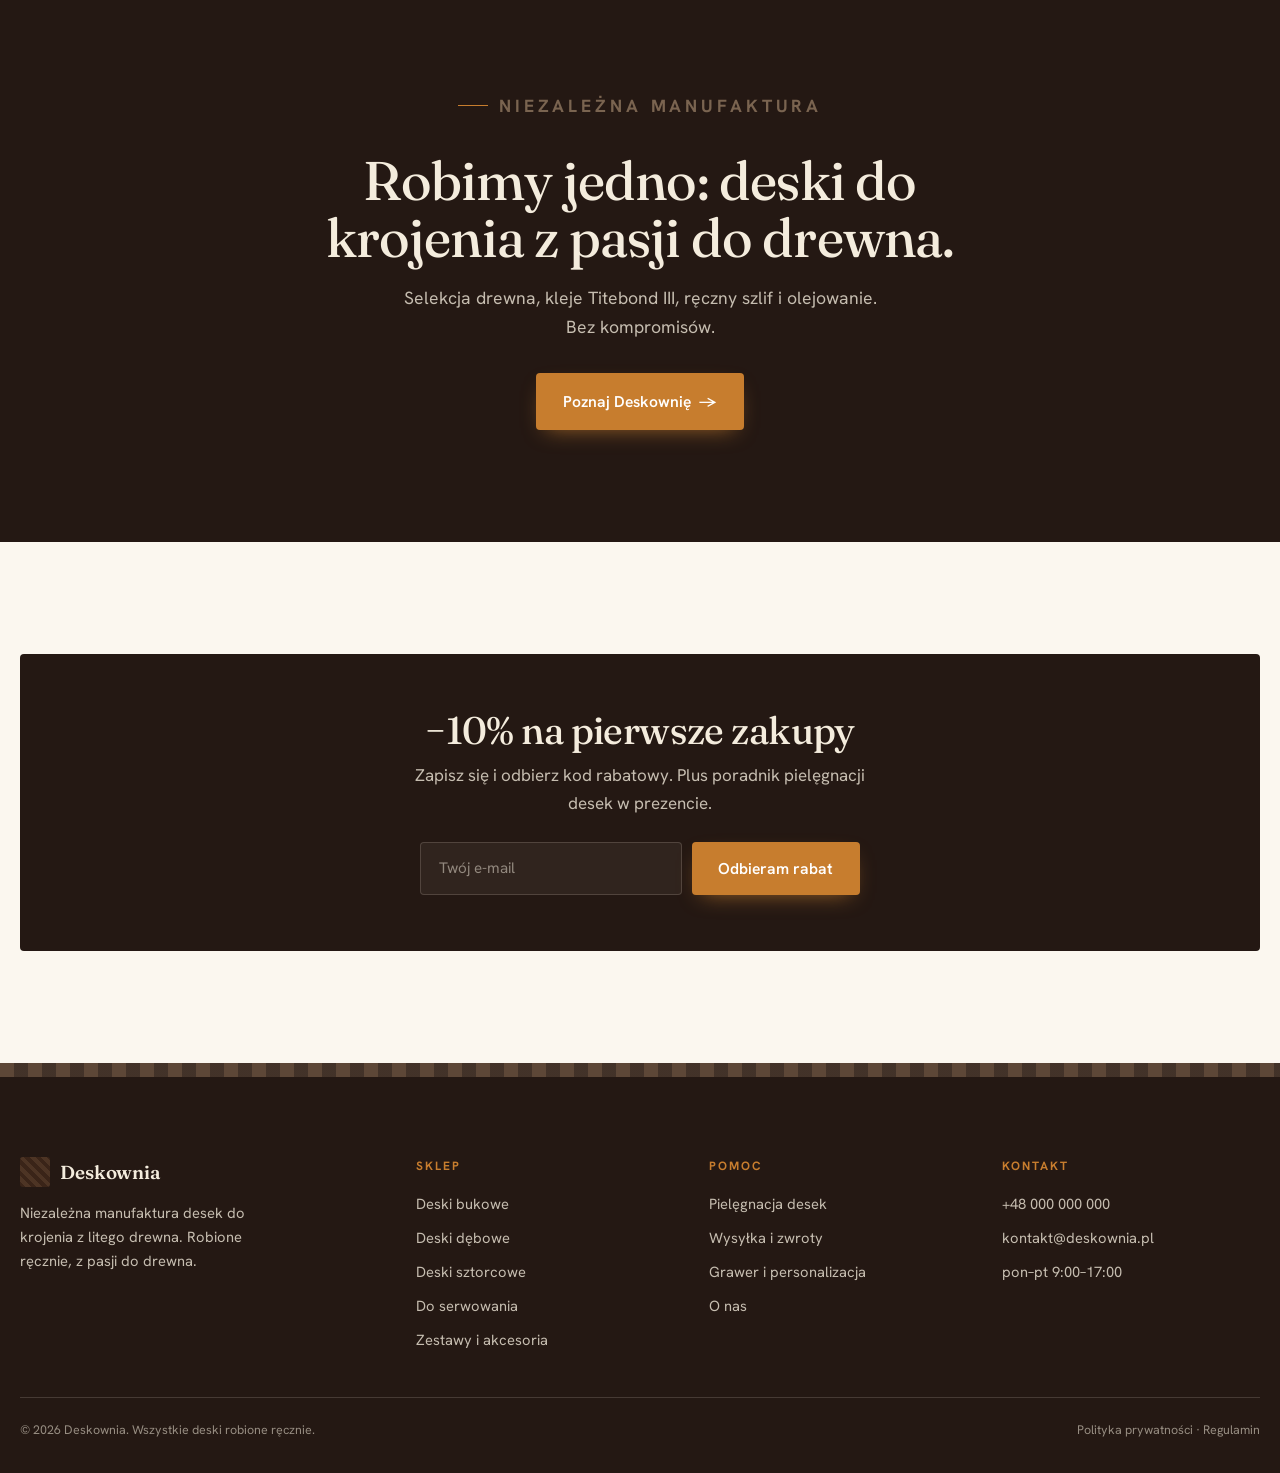
==== commit 11766267: "Add files via upload" ====
--- a/index.html
+++ b/index.html
@@ -144,21 +144,25 @@
     </div>
     <div class="product-grid" data-reveal>
       <article class="product">
+          <a class="p-link" href="produkt-deska-sztorcowa-szachownica.html" aria-label="Deska sztorcowa Szachownica 40×30"></a>
         <div class="p-img v3"><span class="badge">Bestseller</span></div>
         <div class="p-body"><h3>Deska sztorcowa Szachownica</h3><p class="p-meta">end grain · 40×30 · 4,5 cm</p>
           <div class="p-foot"><span class="price">489 zł</span><button class="add" data-add data-name="Deska sztorcowa Szachownica 40×30" data-price="489">Do koszyka</button></div></div>
       </article>
       <article class="product">
+          <a class="p-link" href="produkt-deska-bukowa-klasyk-35x25.html" aria-label="Deska bukowa Klasyk 35×25"></a>
         <div class="p-img v1"><span class="badge">Top</span></div>
         <div class="p-body"><h3>Deska bukowa Klasyk</h3><p class="p-meta">lite drewno · 35×25 · rowek</p>
           <div class="p-foot"><span class="price">189 zł</span><button class="add" data-add data-name="Deska bukowa Klasyk 35×25" data-price="189">Do koszyka</button></div></div>
       </article>
       <article class="product">
+          <a class="p-link" href="produkt-deska-debowa-premium-40x28.html" aria-label="Deska dębowa Premium 40×28"></a>
         <div class="p-img v2"><span class="badge">Premium</span></div>
         <div class="p-body"><h3>Deska dębowa Premium</h3><p class="p-meta">lite drewno · 40×28 · rowek</p>
           <div class="p-foot"><span class="price">329 zł</span><button class="add" data-add data-name="Deska dębowa Premium 40×28" data-price="329">Do koszyka</button></div></div>
       </article>
       <article class="product">
+          <a class="p-link" href="produkt-monolit-z-zywa-krawedzia-50x22.html" aria-label="Monolit z żywą krawędzią 50×22"></a>
         <div class="p-img v2"><span class="badge">Unikat</span></div>
         <div class="p-body"><h3>Monolit z żywą krawędzią</h3><p class="p-meta">live edge · 50×22</p>
           <div class="p-foot"><span class="price">389 zł</span><button class="add" data-add data-name="Monolit z żywą krawędzią 50×22" data-price="389">Do koszyka</button></div></div>
--- a/style.css
+++ b/style.css
@@ -525,3 +525,111 @@
 .search-sug { max-width: var(--max); margin: 1rem auto 0; display:flex; gap:.6rem; flex-wrap:wrap; }
 .search-sug a { font-size:.85rem; border:1px solid var(--line); border-radius:20px; padding:.4rem .9rem; color: var(--clay); }
 .search-sug a:hover { border-color: var(--oil); color: var(--oil); }
+
+/* =====================================================================
+   STRONA PRODUKTU (PDP)
+   ===================================================================== */
+.pdp { padding-block: clamp(1.6rem,5vw,3rem); }
+.pdp .crumbs { color: var(--clay); margin-bottom: 1.4rem; }
+.pdp .crumbs a:hover { color: var(--oil); }
+
+.pdp-grid { display: grid; gap: clamp(1.6rem,5vw,3.2rem); grid-template-columns: 1fr; align-items: start; }
+@media (min-width: 900px) { .pdp-grid { grid-template-columns: 1.05fr .95fr; } }
+
+/* galeria */
+.gallery { position: sticky; top: 84px; }
+.gallery .g-main {
+  aspect-ratio: 1; border-radius: var(--radius); overflow: hidden;
+  position: relative; box-shadow: var(--shadow); background: var(--walnut);
+}
+.gallery .g-main .g-frame { position: absolute; inset: 0; opacity: 0; transition: opacity .3s ease; }
+.gallery .g-main .g-frame.on { opacity: 1; }
+.g-frame.gf1 { background: repeating-linear-gradient(0deg,#7a4f2c 0 18px,#6b4426 18px 36px),repeating-linear-gradient(90deg,rgba(0,0,0,.16) 0 18px,transparent 18px 36px); background-blend-mode:multiply; }
+.g-frame.gf2 { background: radial-gradient(80% 60% at 35% 25%, rgba(199,125,46,.3), transparent), repeating-linear-gradient(8deg,#4d3424 0 38px,#5a3e2a 38px 76px); }
+.g-frame.gf3 { background: linear-gradient(135deg,#9a6b3e,#c77d2e 90%); }
+.g-frame.gf4 { background: repeating-linear-gradient(95deg,#8a5c34 0 22px,#9a6b3e 22px 44px); }
+.gallery .g-badge { position:absolute; top:1rem; left:1rem; z-index:2; background:var(--espresso); color:var(--oak); font-size:.66rem; letter-spacing:.08em; text-transform:uppercase; padding:.35rem .6rem; border-radius:3px; }
+.gallery .g-thumbs { display:flex; gap:.6rem; margin-top:.8rem; }
+.gallery .g-thumbs button { flex:1; aspect-ratio:1; border-radius:3px; border:2px solid transparent; cursor:pointer; overflow:hidden; padding:0; background:none; }
+.gallery .g-thumbs button.on { border-color: var(--oil); }
+.gallery .g-thumbs button:focus-visible { outline:3px solid var(--oil-hot); outline-offset:2px; }
+
+/* panel zakupu */
+.buy h1 { font-size: clamp(1.8rem,4.5vw,2.7rem); margin-bottom:.6rem; }
+.buy .rating { display:flex; align-items:center; gap:.5rem; font-size:.88rem; color:var(--clay); margin-bottom:1rem; }
+.buy .rating .stars { color: var(--oil); letter-spacing:.08em; }
+.buy .rating a { text-decoration:underline; }
+.buy .price-row { display:flex; align-items:baseline; gap:.8rem; margin-bottom:.3rem; }
+.buy .price-now { font-family:var(--display); font-size:2.1rem; }
+.buy .price-was { color:var(--clay); text-decoration:line-through; font-size:1.1rem; }
+.buy .price-vat { font-size:.78rem; color:var(--clay); margin-bottom:1.5rem; }
+
+.opt { margin-bottom:1.4rem; }
+.opt .opt-label { font-size:.78rem; letter-spacing:.12em; text-transform:uppercase; color:var(--clay); margin-bottom:.6rem; display:flex; justify-content:space-between; }
+.opt .opt-label .opt-val { color:var(--ink); letter-spacing:0; text-transform:none; font-weight:600; }
+.pills { display:flex; flex-wrap:wrap; gap:.5rem; }
+.pill {
+  border:1px solid var(--line); background:#fff; border-radius:var(--radius);
+  padding:.6rem .9rem; font-family:var(--body); font-size:.9rem; cursor:pointer;
+  transition:border-color .15s ease, background .15s ease;
+}
+.pill:hover { border-color: var(--oil); }
+.pill.on { border-color: var(--oil); background: rgba(199,125,46,.1); font-weight:600; }
+.pill:focus-visible { outline:3px solid var(--oil-hot); outline-offset:2px; }
+.pill .pill-sub { display:block; font-size:.7rem; color:var(--clay); }
+
+.engrave { border:1px solid var(--line); border-radius:var(--radius); padding:1rem; background:var(--paper); margin-bottom:1.4rem; }
+.engrave .eg-head { display:flex; align-items:center; gap:.6rem; cursor:pointer; font-weight:600; font-size:.95rem; }
+.engrave .eg-head input { accent-color:var(--oil); width:18px; height:18px; }
+.engrave .eg-free { margin-left:auto; color:var(--oil); font-size:.8rem; font-weight:700; }
+.engrave input[type=text] { width:100%; margin-top:.8rem; padding:.7rem .9rem; border:1px solid var(--line); border-radius:var(--radius); font-family:var(--body); font-size:.95rem; display:none; }
+.engrave.open input[type=text] { display:block; }
+
+.buy-actions { display:flex; gap:.7rem; align-items:stretch; margin-bottom:1.4rem; }
+.qty { display:flex; align-items:center; border:1px solid var(--line); border-radius:var(--radius); overflow:hidden; }
+.qty button { background:none; border:none; width:44px; cursor:pointer; font-size:1.3rem; color:var(--ink); }
+.qty button:hover { background:rgba(36,24,19,.06); }
+.qty input { width:40px; text-align:center; border:none; font-family:var(--body); font-size:1rem; background:none; }
+.qty input:focus { outline:none; }
+.buy-actions .btn { flex:1; justify-content:center; }
+
+.trust-list { list-style:none; margin:0 0 1.4rem; padding:0; display:flex; flex-direction:column; gap:.7rem; }
+.trust-list li { display:flex; align-items:center; gap:.7rem; font-size:.9rem; }
+.trust-list svg { width:20px; height:20px; color:var(--oil); flex:none; }
+
+/* akordeon szczegółów */
+.pdp-acc { margin-top:.4rem; border-top:1px solid var(--line); }
+.pdp-acc details { border-bottom:1px solid var(--line); }
+.pdp-acc summary { cursor:pointer; font-family:var(--display); font-size:1.15rem; padding:1rem 0; list-style:none; display:flex; justify-content:space-between; align-items:center; }
+.pdp-acc summary::-webkit-details-marker { display:none; }
+.pdp-acc summary::after { content:"+"; color:var(--oil); font-size:1.4rem; }
+.pdp-acc details[open] summary::after { content:"–"; }
+.pdp-acc .acc-body { padding:0 0 1.2rem; color:#4a392c; }
+.pdp-acc .acc-body p { margin:0 0 .8rem; }
+.pdp-acc .spec { list-style:none; margin:0; padding:0; }
+.pdp-acc .spec li { display:flex; justify-content:space-between; padding:.5rem 0; border-bottom:1px dashed var(--line); font-size:.92rem; }
+.pdp-acc .spec li:last-child { border-bottom:none; }
+.pdp-acc .spec b { font-weight:600; }
+
+/* sekcja powiązane */
+.related .row-head h2 { font-size: clamp(1.5rem,4vw,2.2rem); }
+
+/* sticky mobilny pasek zakupu */
+.buy-bar {
+  position:fixed; left:0; right:0; bottom:0; z-index:70;
+  background:var(--paper); border-top:1px solid var(--line);
+  padding:.7rem clamp(1rem,4vw,1.6rem); display:flex; align-items:center; gap:.9rem;
+  box-shadow:0 -8px 24px -16px rgba(0,0,0,.4); transform:translateY(120%); transition:transform .25s ease;
+}
+.buy-bar.show { transform:translateY(0); }
+.buy-bar .bb-price { font-family:var(--display); font-size:1.3rem; white-space:nowrap; }
+.buy-bar .btn { flex:1; justify-content:center; }
+@media (min-width:900px) { .buy-bar { display:none; } }
+
+/* stretched link na kartach produktu */
+.product { position: relative; }
+.product .p-link { position:absolute; inset:0; z-index:1; }
+.product .badge,
+.product .p-foot .add { position:relative; z-index:2; }
+.product h3 { transition: color .15s ease; }
+.product:hover h3 { color: var(--oil); }
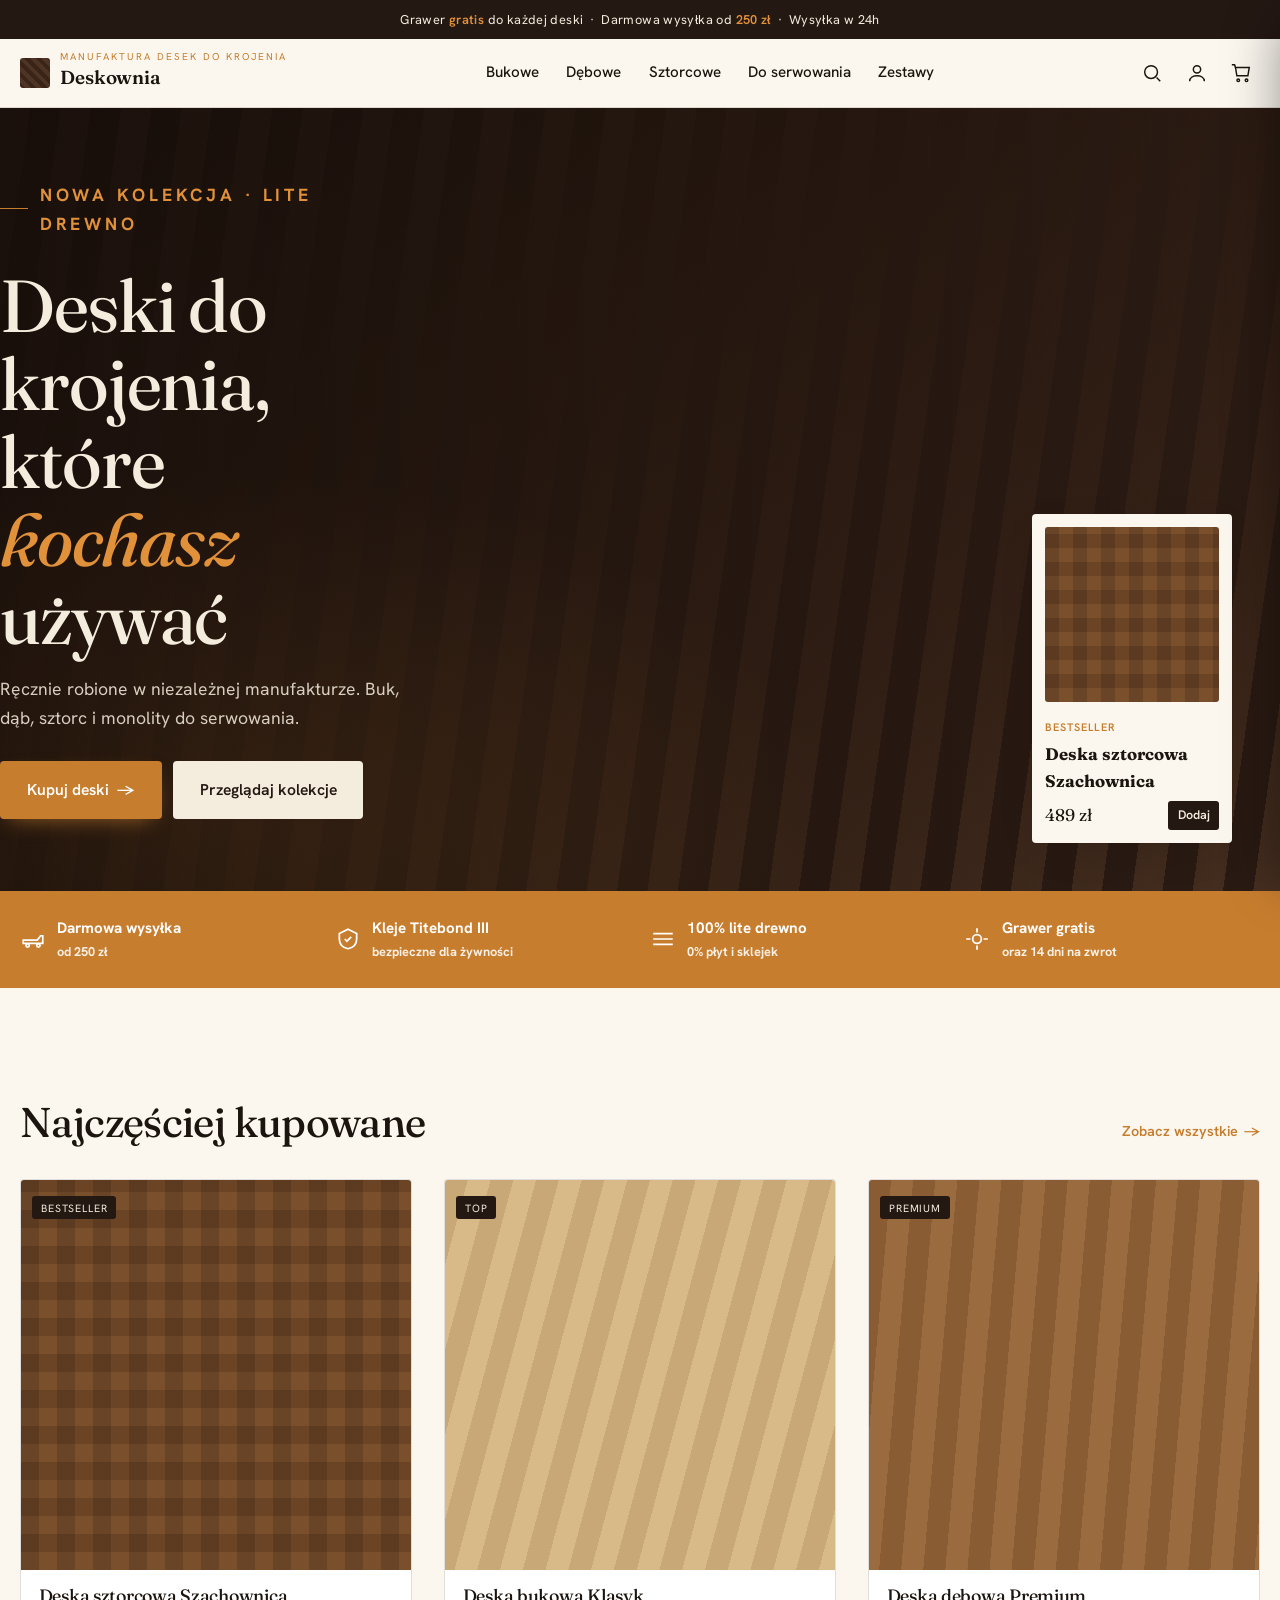
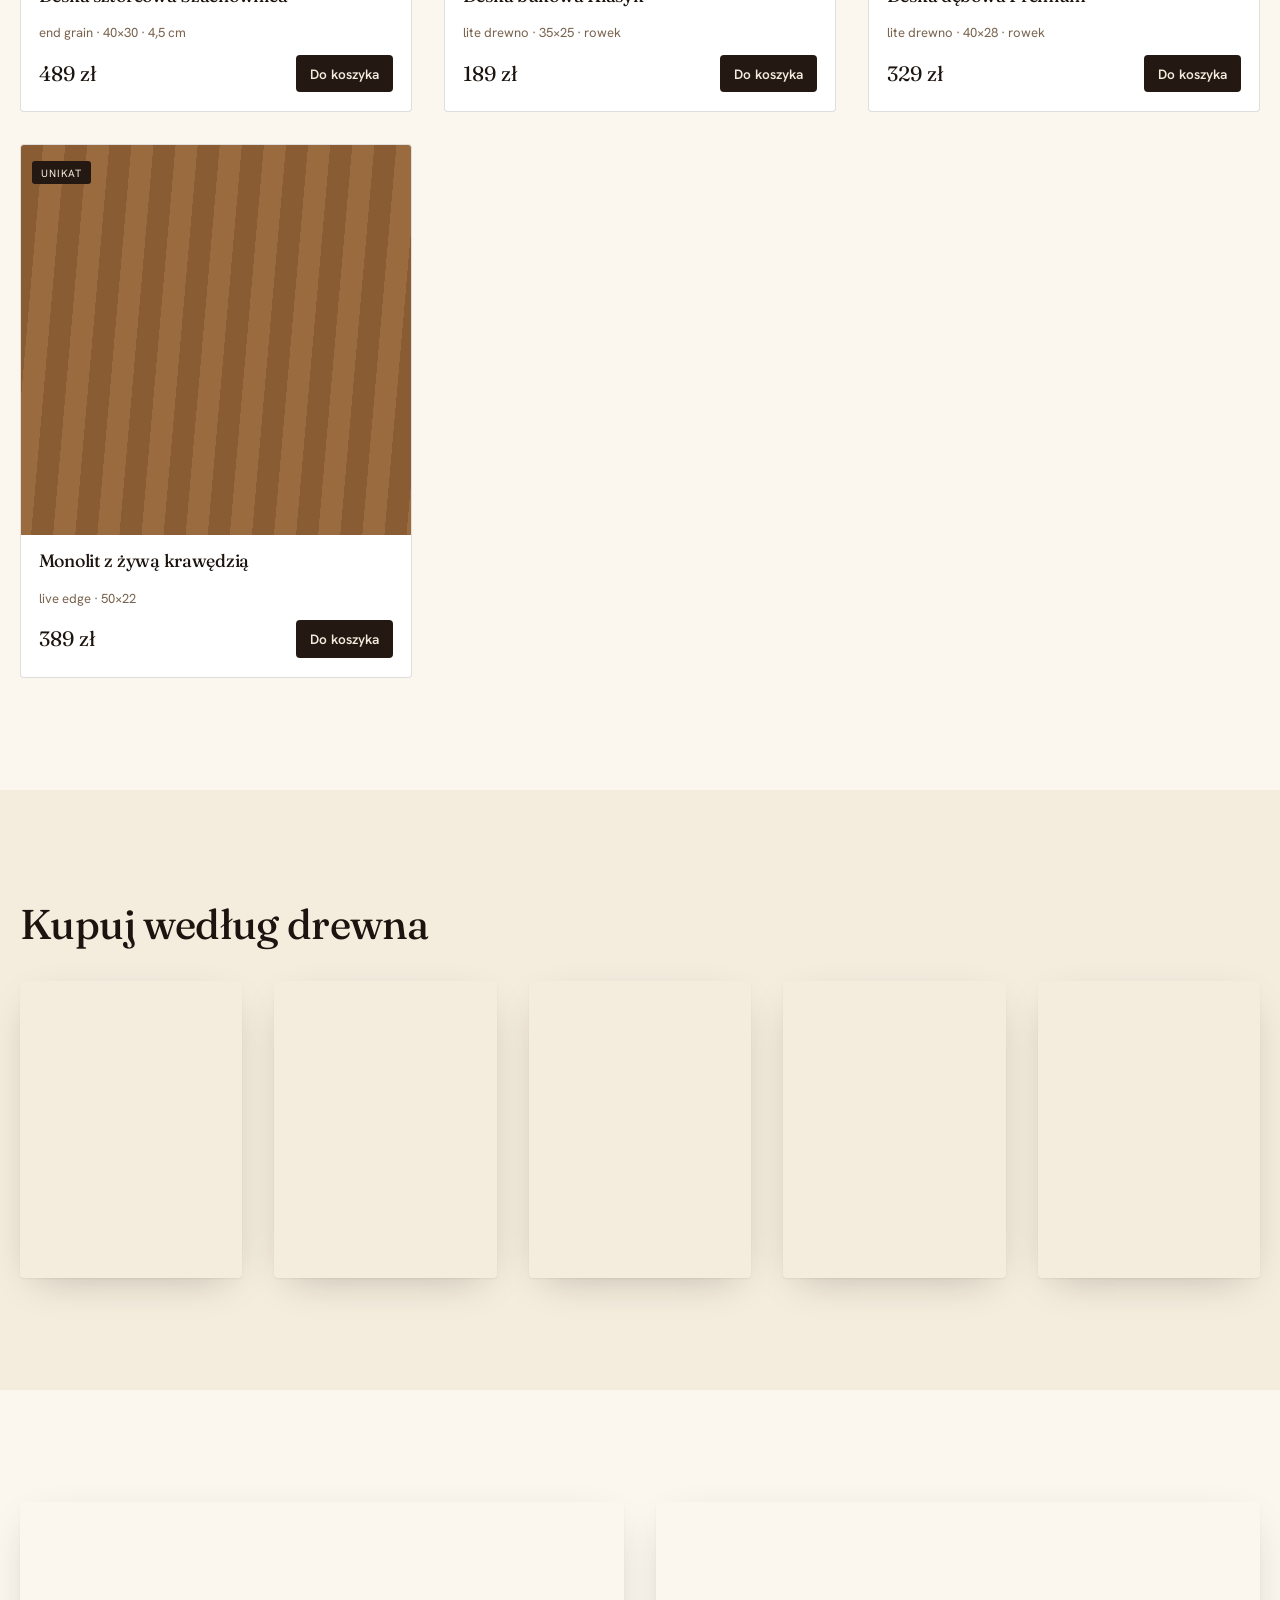
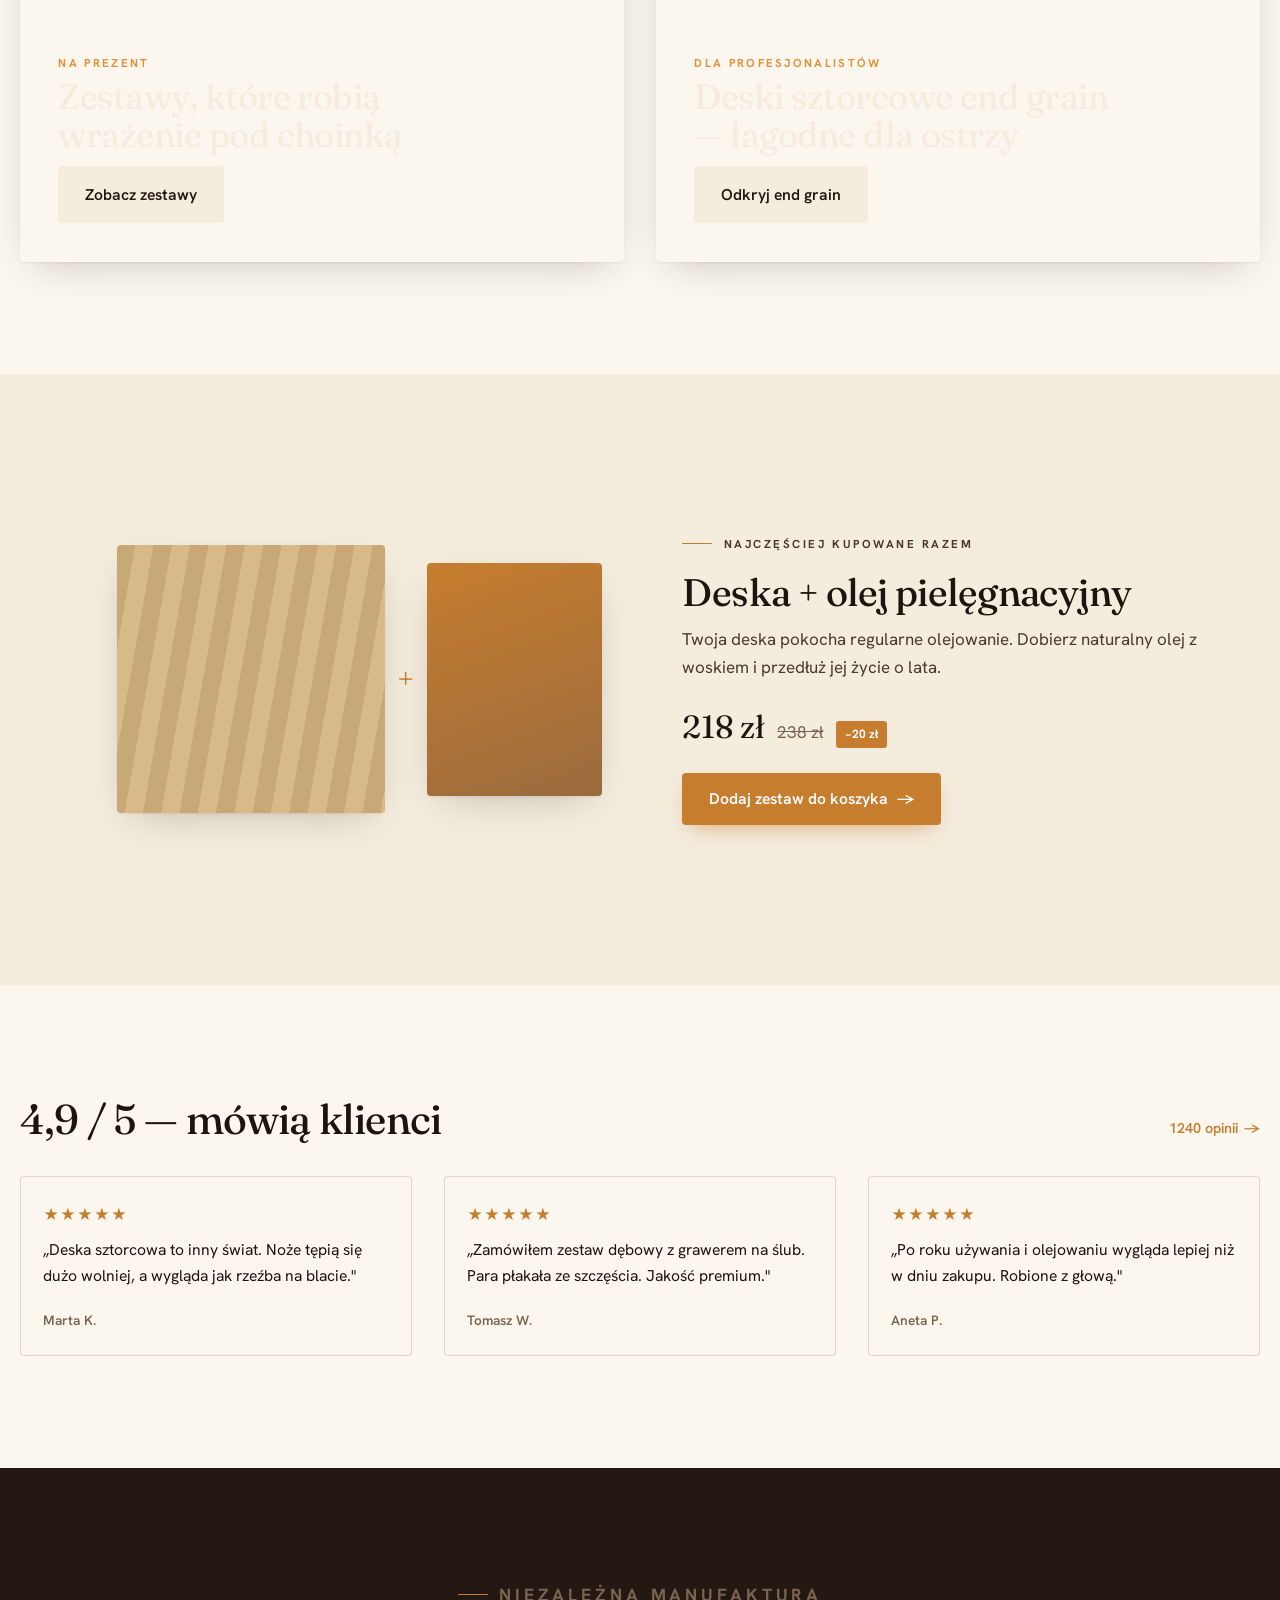
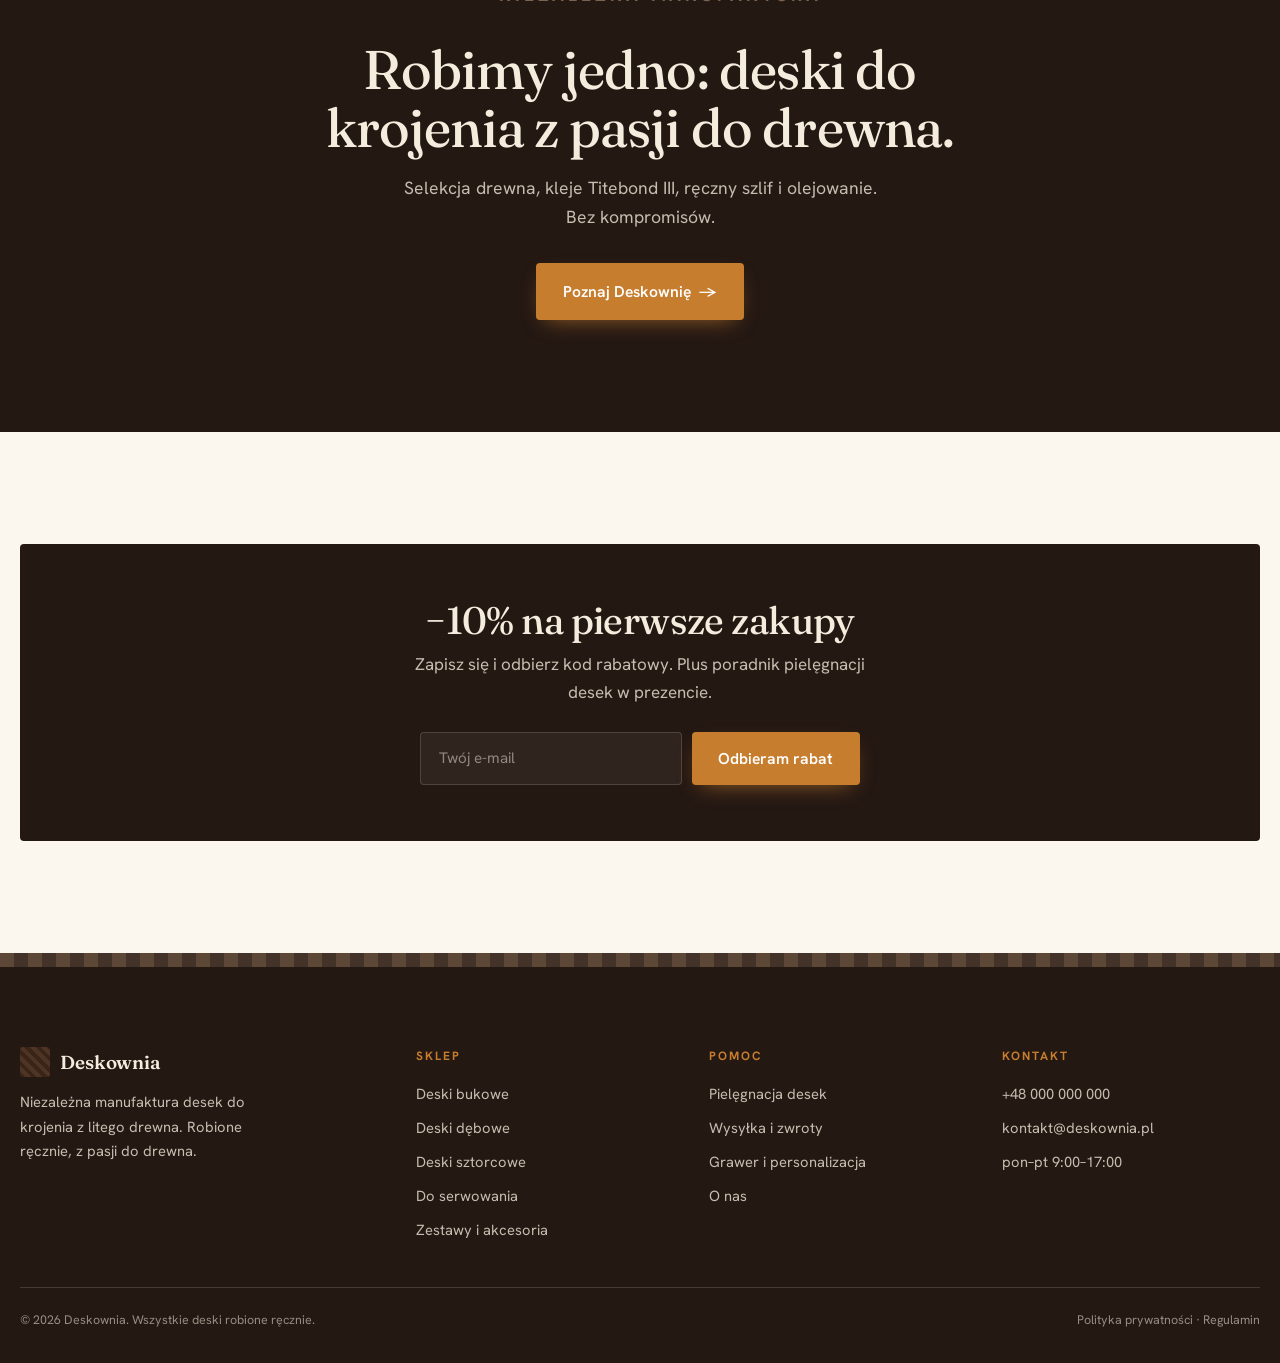
==== commit 5b189062: "Add files via upload" ====
--- a/index.html
+++ b/index.html
@@ -104,13 +104,15 @@
 <!-- ============ HERO (sklepowy, editorial) ============ -->
 <section class="shop-hero">
   <div class="media" aria-hidden="true"></div>
-  <div class="wrap inner">
-    <p class="eyebrow" style="color:var(--oil-hot)">Nowa kolekcja · lite drewno</p>
-    <h1>Deski do krojenia, które <em>kochasz</em> używać</h1>
-    <p>Ręcznie robione w niezależnej manufakturze. Buk, dąb, sztorc i monolity do serwowania.</p>
-    <div class="h-cta">
-      <a class="btn btn--primary" href="#bestsellery">Kupuj deski <span class="arrow">→</span></a>
-      <a class="btn btn--light" href="#kolekcje">Przeglądaj kolekcje</a>
+  <div class="wrap">
+    <div class="inner">
+      <p class="eyebrow" style="color:var(--oil-hot)">Nowa kolekcja · lite drewno</p>
+      <h1>Deski do krojenia, które <em>kochasz</em> używać</h1>
+      <p>Ręcznie robione w niezależnej manufakturze. Buk, dąb, sztorc i monolity do serwowania.</p>
+      <div class="h-cta">
+        <a class="btn btn--primary" href="#bestsellery">Kupuj deski <span class="arrow">→</span></a>
+        <a class="btn btn--light" href="#kolekcje">Przeglądaj kolekcje</a>
+      </div>
     </div>
   </div>
   <!-- przypięty produkt (shoppable hero) -->
--- a/style.css
+++ b/style.css
@@ -433,17 +433,19 @@
 .row-head .seeall:hover .arrow { transform: translateX(3px); }
 
 /* hero sklepowy — editorial, krótki */
-.shop-hero { position: relative; background: var(--walnut); color: var(--oak); overflow: hidden; }
+.shop-hero { position: relative; background: var(--walnut); color: var(--oak); overflow: hidden; min-height: clamp(440px,72vh,640px); display: flex; align-items: flex-end; }
 .shop-hero .media {
   position: absolute; inset: 0; z-index: 0;
   background:
-    radial-gradient(120% 90% at 75% 15%, rgba(199,125,46,.22), transparent 55%),
+    radial-gradient(90% 80% at 15% 90%, rgba(199,125,46,.26), transparent 55%),
     repeating-linear-gradient(98deg,#2c1c14 0 30px,#34211618 30px 60px),
     linear-gradient(160deg,#1d120c,#3a2418 70%,#4d3424);
 }
-.shop-hero .media::after { content:""; position:absolute; inset:0; background: linear-gradient(180deg, rgba(20,12,8,.1), rgba(20,12,8,.55)); }
-.shop-hero .inner { position: relative; z-index: 2; padding: clamp(3rem,9vw,6rem) 0; max-width: 30ch; }
-.shop-hero h1 { font-size: clamp(2.2rem,6.5vw,4.2rem); margin-bottom: 1rem; }
+.shop-hero .media::after { content:""; position:absolute; inset:0; background: linear-gradient(90deg, rgba(20,12,8,.72) 0%, rgba(20,12,8,.35) 48%, rgba(20,12,8,.1) 100%); }
+.shop-hero .wrap { position: relative; z-index: 2; width: 100%; }
+.shop-hero .inner { max-width: 40ch; margin-inline: 0; padding: clamp(2.4rem,7vw,4.5rem) 0; text-align: left; }
+.shop-hero .eyebrow { justify-content: flex-start; }
+.shop-hero h1 { font-size: clamp(2.4rem,6.5vw,4.6rem); margin-bottom: 1.1rem; }
 .shop-hero h1 em { font-style: italic; color: var(--oil-hot); }
 .shop-hero p { color: rgba(244,236,221,.86); font-size: 1.1rem; margin: 0 0 1.8rem; }
 .shop-hero .h-cta { display: flex; flex-wrap: wrap; gap: .7rem; }
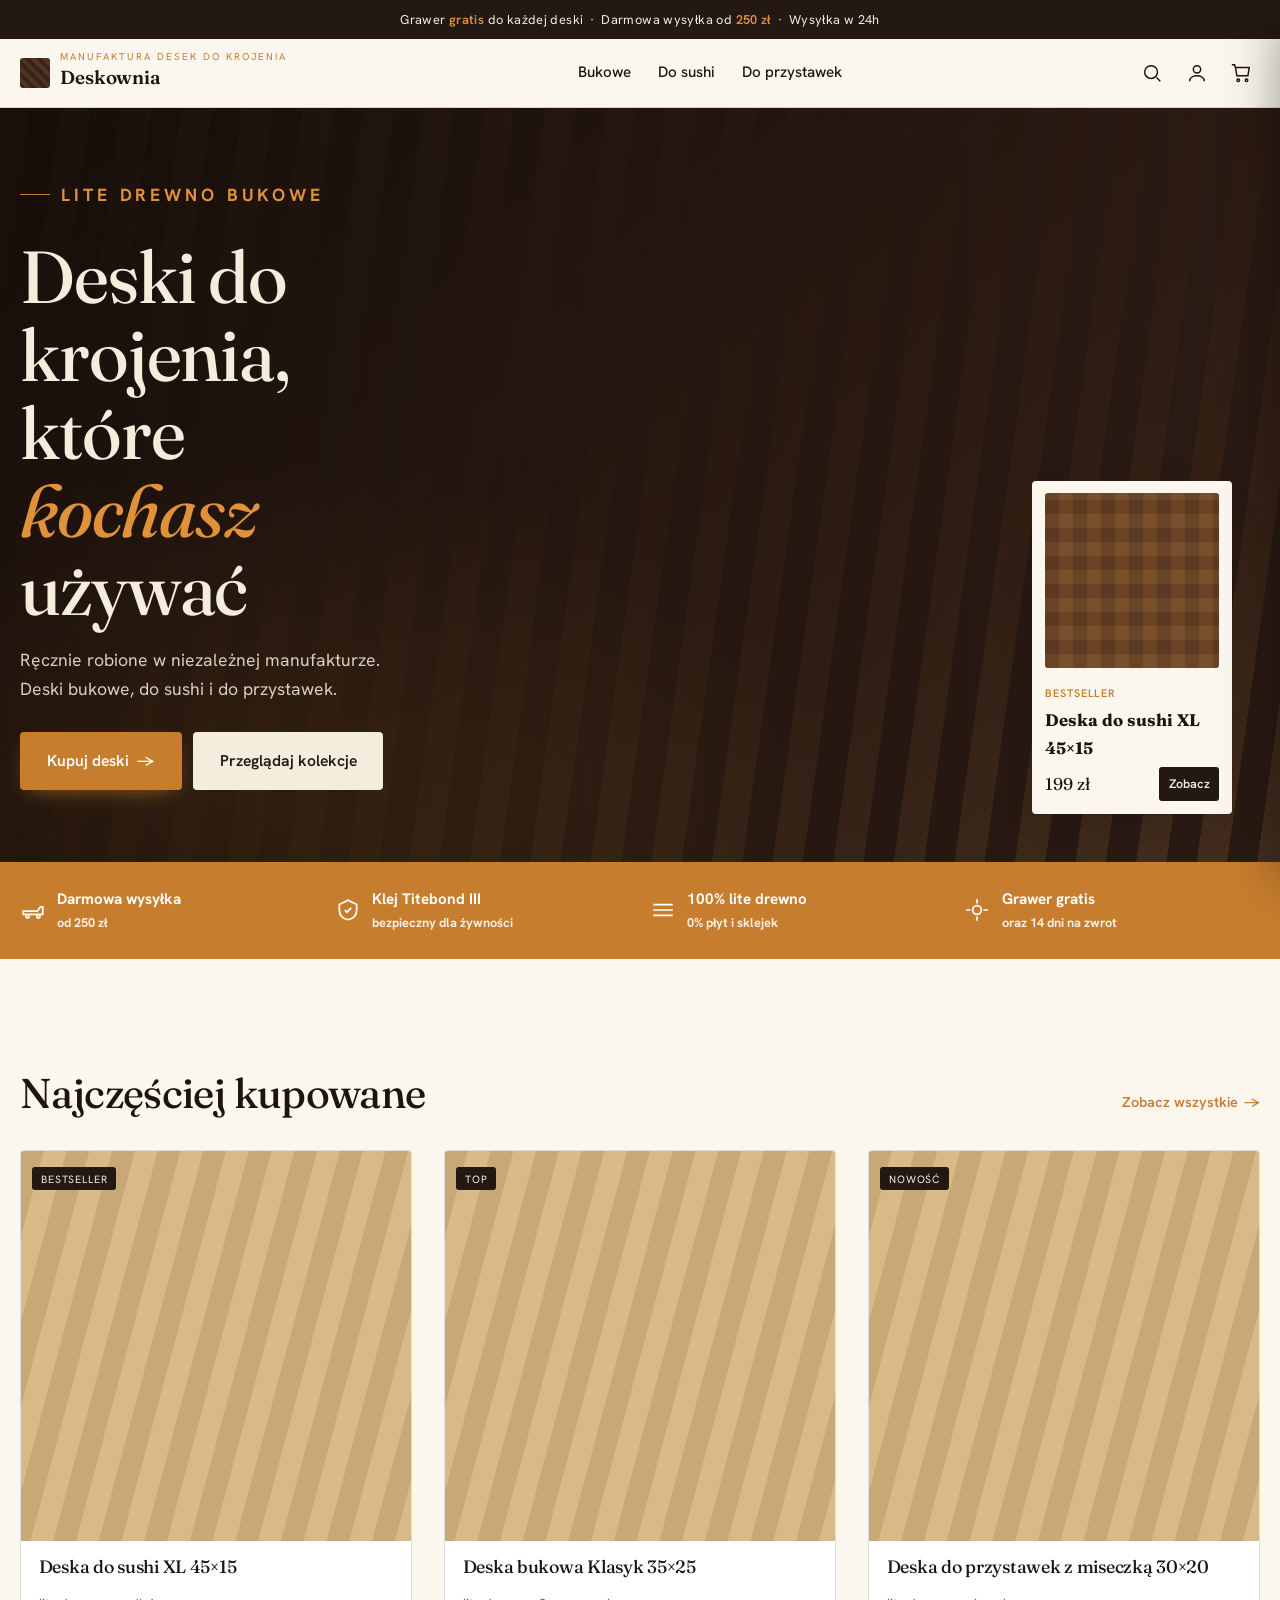
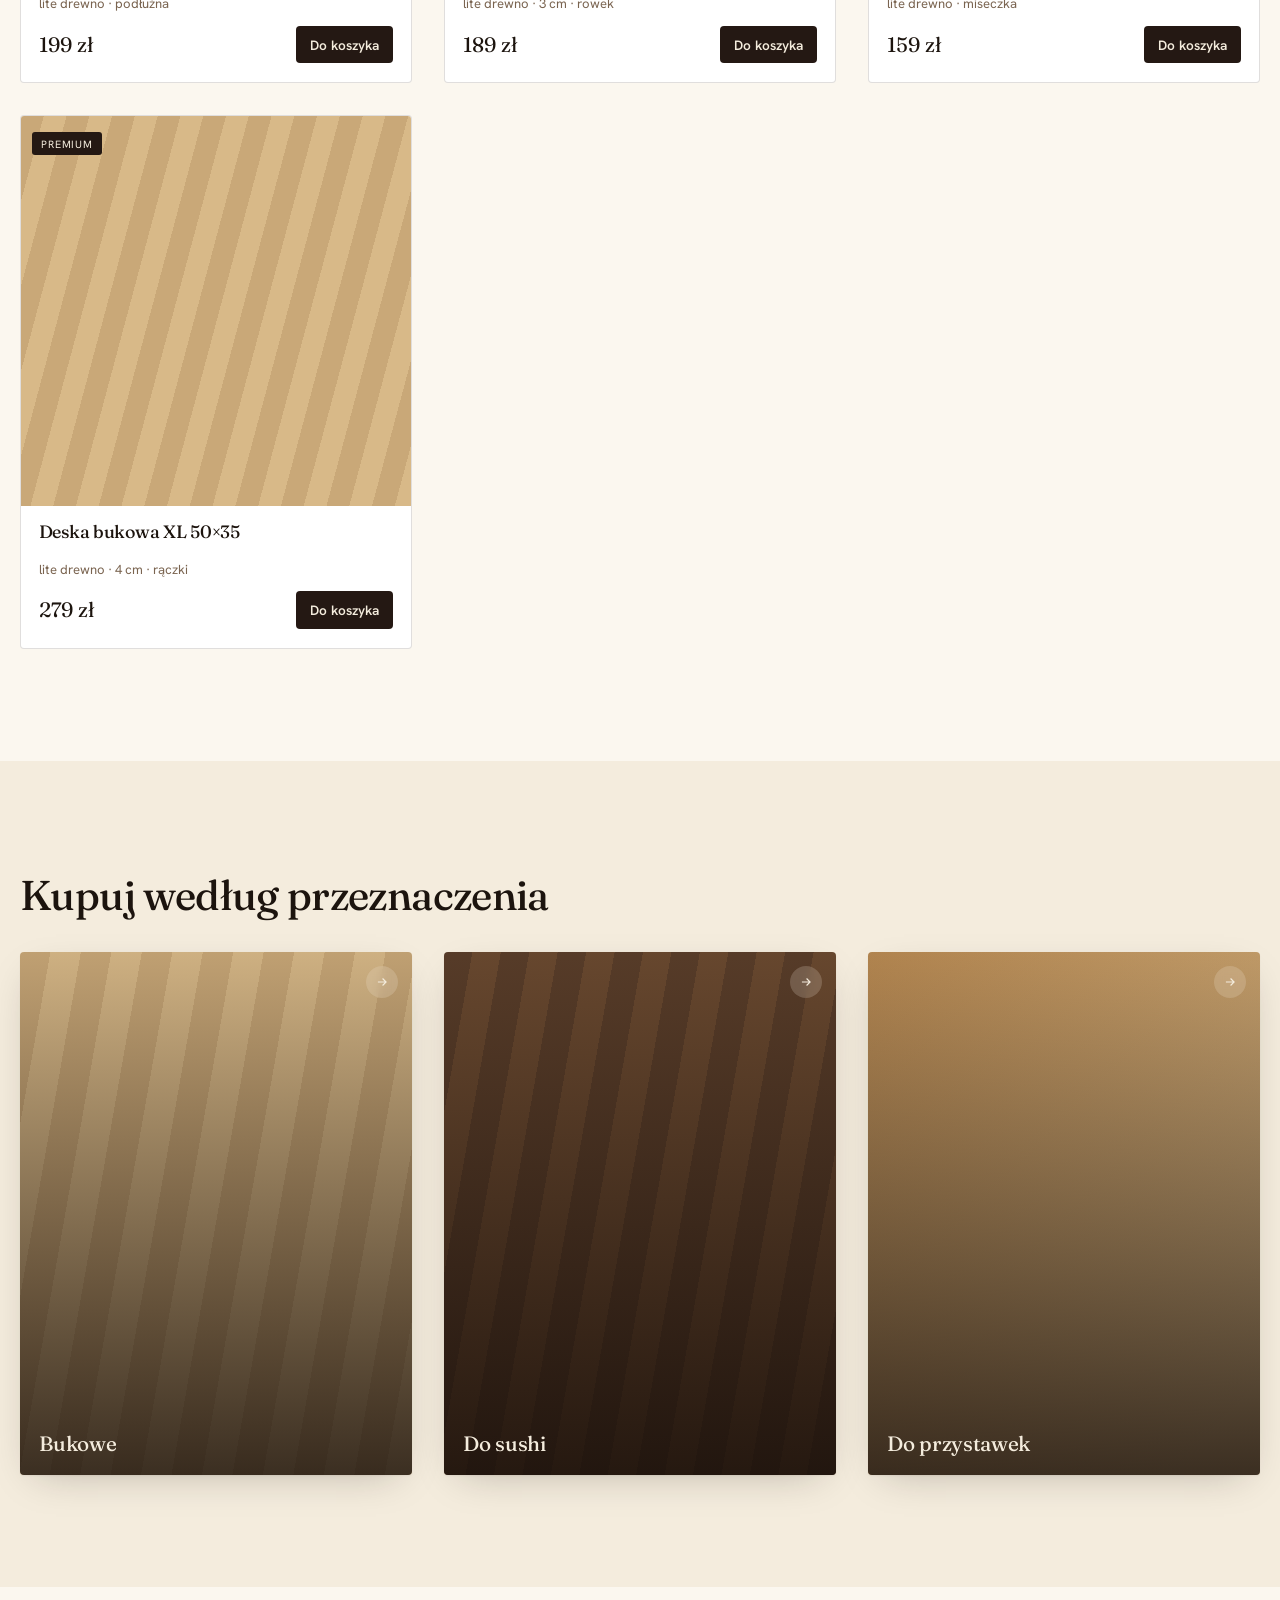
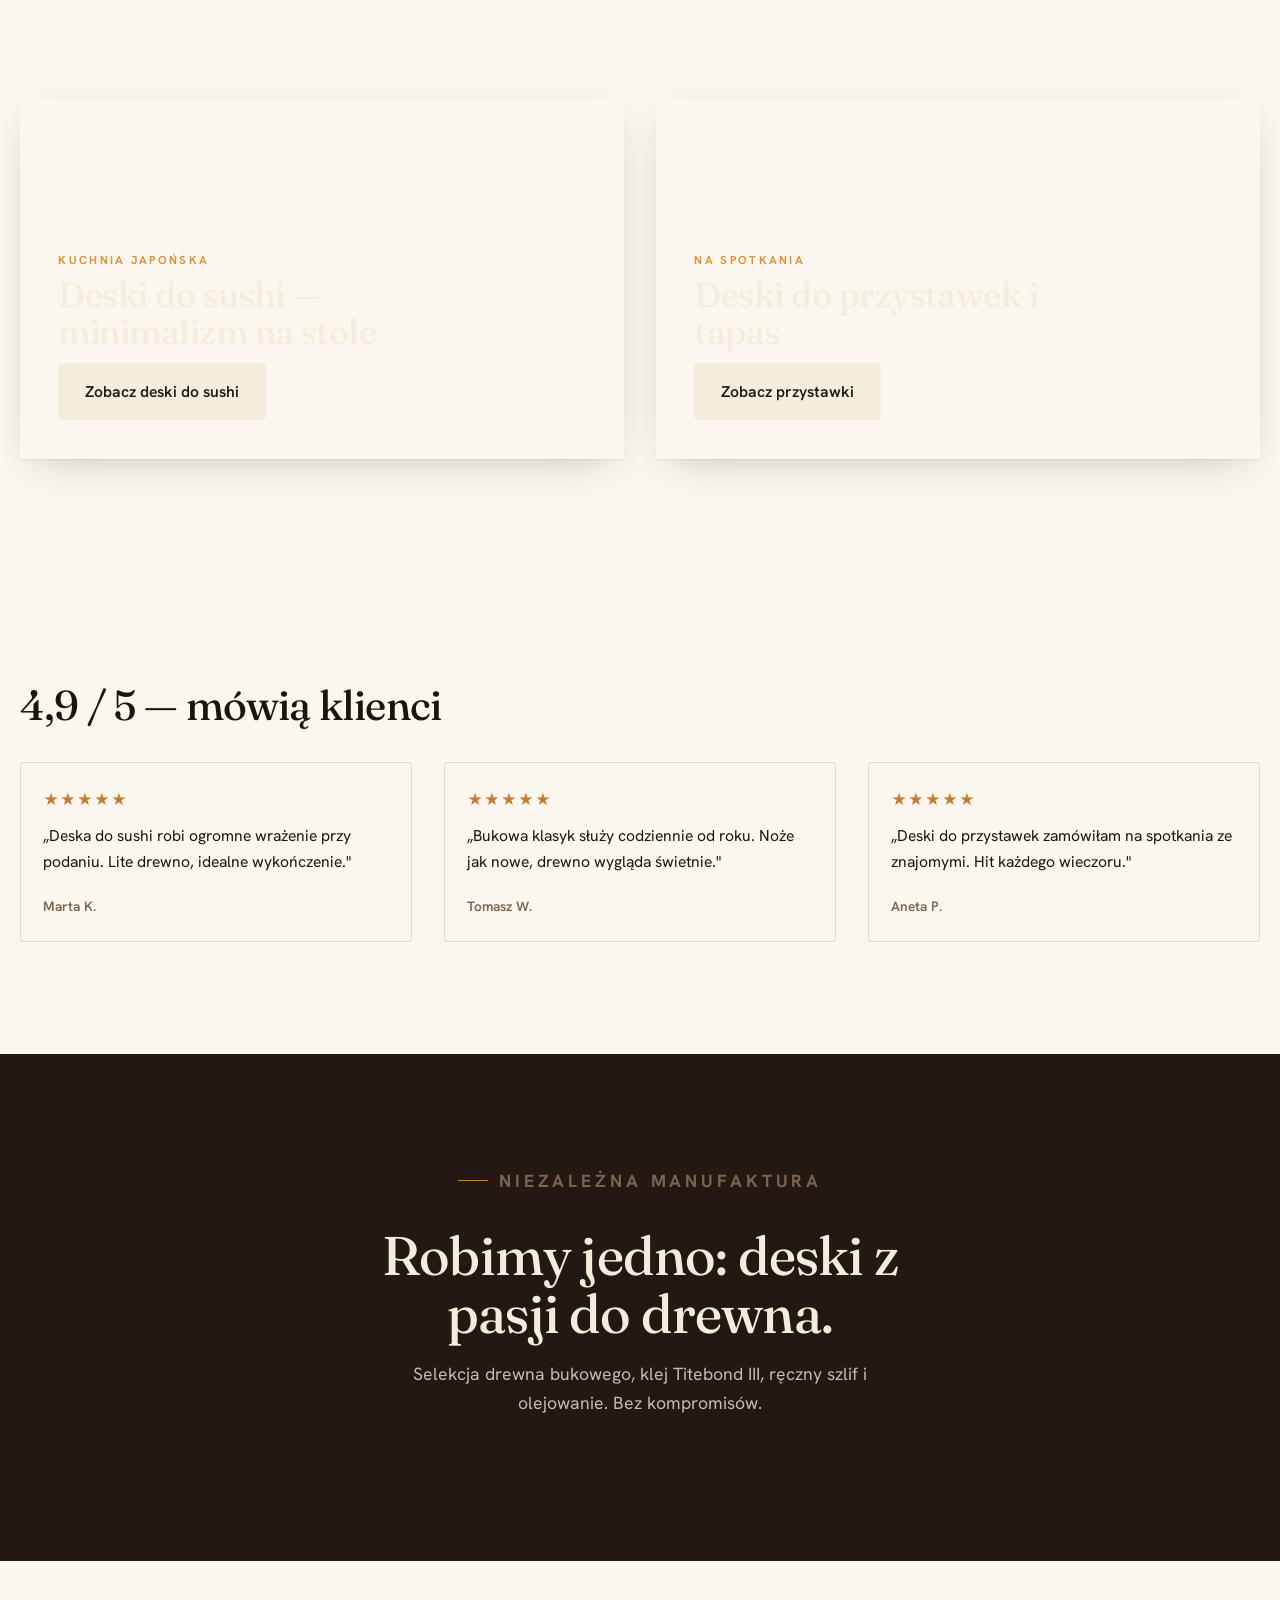
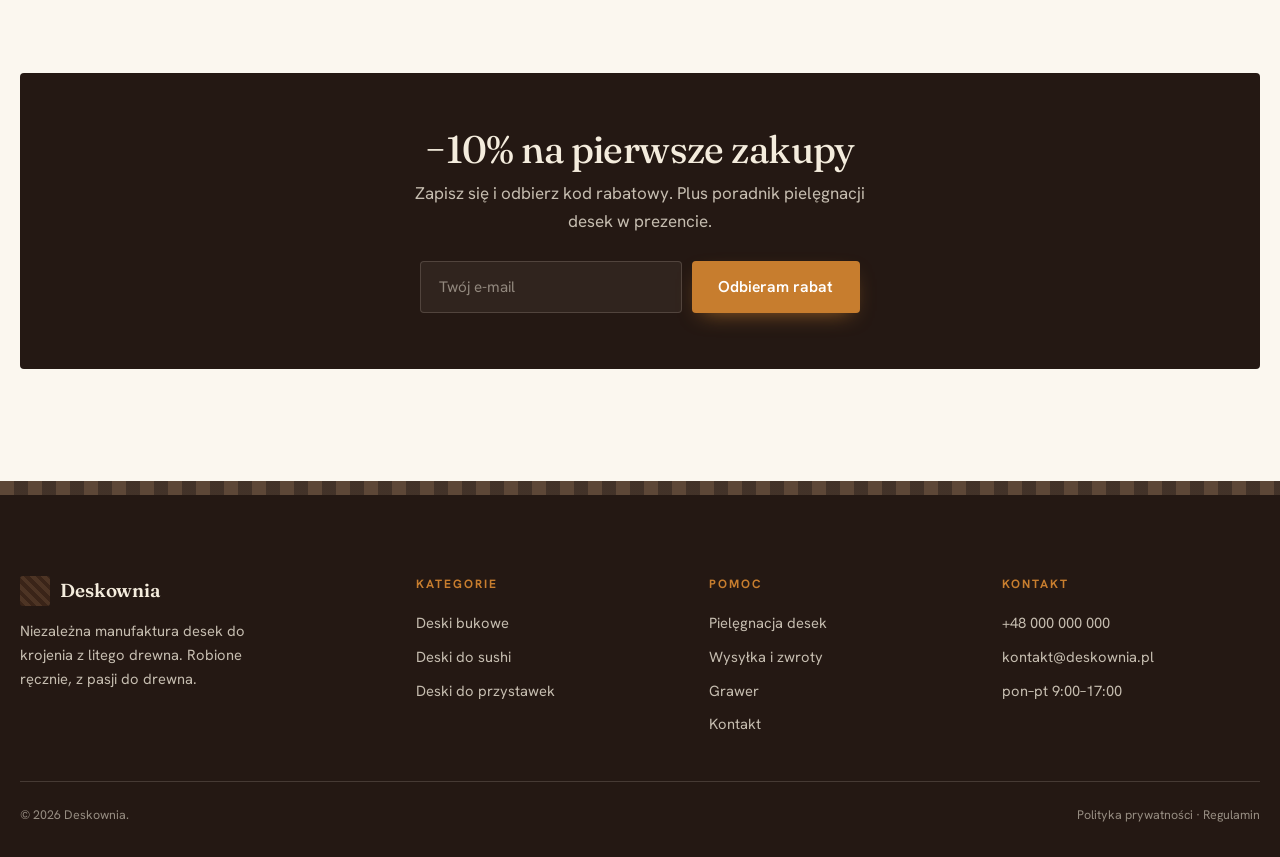
==== commit fffc34a6: "Add files via upload" ====
--- a/index.html
+++ b/index.html
@@ -3,39 +3,26 @@
 <head>
 <meta charset="UTF-8">
 <meta name="viewport" content="width=device-width, initial-scale=1">
-
-<title>Deski do krojenia z drewna — sklep manufaktury premium | Deskownia</title>
-<meta name="description" content="Sklep z ręcznie robionymi deskami do krojenia z litego drewna premium. Bukowe, dębowe, sztorcowe, do serwowania. Darmowa wysyłka od 250 zł. Kupuj ▸">
+<title>Deski do krojenia z drewna — bukowe, do sushi, do przystawek | Deskownia</title>
+<meta name="description" content="Ręcznie robione deski z litego drewna bukowego: do krojenia, do sushi i do przystawek. Grawer gratis. Darmowa wysyłka od 250 zł. Kupuj ▸">
 <link rel="canonical" href="https://www.deskownia.pl/">
-<meta property="og:title" content="Deski do krojenia z drewna — sklep manufaktury premium">
-<meta property="og:description" content="Ręcznie robione deski do krojenia z litego drewna premium. Niezależna manufaktura.">
+<meta property="og:title" content="Deski do krojenia z drewna — manufaktura premium">
+<meta property="og:description" content="Ręcznie robione deski z litego drewna bukowego. Do krojenia, do sushi i do przystawek.">
 <meta property="og:type" content="website">
 <meta property="og:locale" content="pl_PL">
 <meta property="og:site_name" content="Deskownia">
-
 <link rel="preconnect" href="https://fonts.googleapis.com">
 <link rel="preconnect" href="https://fonts.gstatic.com" crossorigin>
 <link href="https://fonts.googleapis.com/css2?family=Fraunces:ital,opsz,wght@0,9..144,400;0,9..144,500;1,9..144,400&family=Hanken+Grotesk:wght@400;500;600;700&display=swap" rel="stylesheet">
 <link rel="stylesheet" href="style.css">
-
 <script type="application/ld+json">
-{
-  "@context": "https://schema.org",
-  "@type": "Organization",
-  "name": "Deskownia — Manufaktura Desek do Krojenia",
-  "description": "Niezależna manufaktura desek do krojenia z litego drewna premium.",
-  "priceRange": "$$$",
-  "url": "https://www.deskownia.pl/",
-  "aggregateRating": {"@type":"AggregateRating","ratingValue":"4.9","reviewCount":"1240"}
-}
+{"@context":"https://schema.org","@type":"Organization","name":"Deskownia — Manufaktura Desek do Krojenia","description":"Niezależna manufaktura desek do krojenia z litego drewna bukowego.","url":"https://www.deskownia.pl/"}
 </script>
 </head>
 <body>
 
-<!-- pasek ogłoszeń -->
 <div class="announce">Grawer <b>gratis</b> do każdej deski &nbsp;·&nbsp; Darmowa wysyłka od <b>250 zł</b> &nbsp;·&nbsp; Wysyłka w 24h</div>
 
-<!-- ============ HEADER ============ -->
 <header class="site-header">
   <div class="wrap nav">
     <a class="brand" href="index.html" aria-label="Strona główna">
@@ -44,100 +31,78 @@
     </a>
     <nav class="nav-links" aria-label="Główne">
       <a href="kategoria-bukowe.html">Bukowe</a>
-      <a href="kategoria-debowe.html">Dębowe</a>
-      <a href="kategoria-sztorcowe.html">Sztorcowe</a>
-      <a href="kategoria-serwowanie.html">Do serwowania</a>
-      <a href="kategoria-zestawy.html">Zestawy</a>
+      <a href="kategoria-sushi.html">Do sushi</a>
+      <a href="kategoria-przystawki.html">Do przystawek</a>
     </nav>
     <div class="nav-actions">
-      <button class="icon-btn" data-open-search aria-label="Szukaj">
-        <svg width="22" height="22" viewBox="0 0 24 24" fill="none" stroke="currentColor" stroke-width="1.6"><circle cx="11" cy="11" r="7"/><path d="M21 21l-4-4"/></svg>
-      </button>
-      <button class="icon-btn" aria-label="Konto">
-        <svg width="22" height="22" viewBox="0 0 24 24" fill="none" stroke="currentColor" stroke-width="1.6"><circle cx="12" cy="8" r="4"/><path d="M4 21c0-4 4-6 8-6s8 2 8 6"/></svg>
-      </button>
-      <button class="icon-btn cart-btn" data-open-cart aria-label="Koszyk">
-        <svg width="22" height="22" viewBox="0 0 24 24" fill="none" stroke="currentColor" stroke-width="1.6"><path d="M6 6h15l-1.5 9h-12z"/><circle cx="9" cy="20" r="1.4"/><circle cx="18" cy="20" r="1.4"/><path d="M6 6 5 3H2"/></svg>
-        <span class="cart-count" data-cart-count style="display:none">0</span>
-      </button>
-      <button class="icon-btn burger" data-burger aria-label="Menu">
-        <svg width="24" height="24" viewBox="0 0 24 24" fill="none" stroke="currentColor" stroke-width="1.8"><path d="M3 6h18M3 12h18M3 18h18"/></svg>
-      </button>
+      <button class="icon-btn" data-open-search aria-label="Szukaj"><svg width="22" height="22" viewBox="0 0 24 24" fill="none" stroke="currentColor" stroke-width="1.6"><circle cx="11" cy="11" r="7"/><path d="M21 21l-4-4"/></svg></button>
+      <button class="icon-btn" aria-label="Konto"><svg width="22" height="22" viewBox="0 0 24 24" fill="none" stroke="currentColor" stroke-width="1.6"><circle cx="12" cy="8" r="4"/><path d="M4 21c0-4 4-6 8-6s8 2 8 6"/></svg></button>
+      <button class="icon-btn cart-btn" data-open-cart aria-label="Koszyk"><svg width="22" height="22" viewBox="0 0 24 24" fill="none" stroke="currentColor" stroke-width="1.6"><path d="M6 6h15l-1.5 9h-12z"/><circle cx="9" cy="20" r="1.4"/><circle cx="18" cy="20" r="1.4"/><path d="M6 6 5 3H2"/></svg><span class="cart-count" data-cart-count style="display:none">0</span></button>
+      <button class="icon-btn burger" data-burger aria-label="Menu"><svg width="24" height="24" viewBox="0 0 24 24" fill="none" stroke="currentColor" stroke-width="1.8"><path d="M3 6h18M3 12h18M3 18h18"/></svg></button>
     </div>
   </div>
 </header>
 
-<!-- menu mobilne -->
 <div class="mobile-menu" data-mobile-menu>
   <div class="mm-top">
     <span class="brand"><span class="mark"></span><b style="color:var(--oak)">Deskownia</b></span>
-    <button class="icon-btn" data-menu-close aria-label="Zamknij">
-      <svg width="26" height="26" viewBox="0 0 24 24" fill="none" stroke="currentColor" stroke-width="1.8"><path d="M6 6l12 12M18 6 6 18"/></svg>
-    </button>
+    <button class="icon-btn" data-menu-close aria-label="Zamknij"><svg width="26" height="26" viewBox="0 0 24 24" fill="none" stroke="currentColor" stroke-width="1.8"><path d="M6 6l12 12M18 6 6 18"/></svg></button>
   </div>
   <nav>
     <a href="kategoria-bukowe.html">Deski bukowe</a>
-    <a href="kategoria-debowe.html">Deski dębowe</a>
-    <a href="kategoria-sztorcowe.html">Deski sztorcowe</a>
-    <a href="kategoria-serwowanie.html">Do serwowania</a>
-    <a href="kategoria-zestawy.html">Zestawy prezentowe</a>
+    <a href="kategoria-sushi.html">Deski do sushi</a>
+    <a href="kategoria-przystawki.html">Deski do przystawek</a>
   </nav>
 </div>
 
-<!-- search overlay -->
 <div class="search-overlay" data-search-overlay>
   <div class="search-panel">
     <div class="sp-row">
       <svg width="24" height="24" viewBox="0 0 24 24" fill="none" stroke="var(--clay)" stroke-width="1.6"><circle cx="11" cy="11" r="7"/><path d="M21 21l-4-4"/></svg>
-      <input type="search" placeholder="Czego szukasz? np. deska sztorcowa, prezent…" aria-label="Szukaj produktów">
+      <input type="search" placeholder="Czego szukasz? np. deska do sushi, bukowa…" aria-label="Szukaj produktów">
     </div>
     <div class="search-sug">
-      <a href="kategoria-sztorcowe.html">deska sztorcowa</a>
-      <a href="kategoria-debowe.html">deska dębowa</a>
-      <a href="kategoria-zestawy.html">prezent dla kucharza</a>
-      <a href="kategoria-serwowanie.html">deska na sery</a>
-      <a href="kategoria-zestawy.html">olej do drewna</a>
+      <a href="kategoria-bukowe.html">deska bukowa</a>
+      <a href="kategoria-sushi.html">deska do sushi</a>
+      <a href="kategoria-przystawki.html">deska do przystawek</a>
+      <a href="kategoria-bukowe.html">deska do chleba</a>
     </div>
   </div>
 </div>
 
-<!-- ============ HERO (sklepowy, editorial) ============ -->
 <section class="shop-hero">
   <div class="media" aria-hidden="true"></div>
   <div class="wrap">
     <div class="inner">
-      <p class="eyebrow" style="color:var(--oil-hot)">Nowa kolekcja · lite drewno</p>
+      <p class="eyebrow" style="color:var(--oil-hot)">Lite drewno bukowe</p>
       <h1>Deski do krojenia, które <em>kochasz</em> używać</h1>
-      <p>Ręcznie robione w niezależnej manufakturze. Buk, dąb, sztorc i monolity do serwowania.</p>
+      <p>Ręcznie robione w niezależnej manufakturze. Deski bukowe, do sushi i do przystawek.</p>
       <div class="h-cta">
         <a class="btn btn--primary" href="#bestsellery">Kupuj deski <span class="arrow">→</span></a>
         <a class="btn btn--light" href="#kolekcje">Przeglądaj kolekcje</a>
       </div>
     </div>
   </div>
-  <!-- przypięty produkt (shoppable hero) -->
   <div class="hero-pin">
     <div class="hp-img"></div>
     <small>Bestseller</small>
-    <b>Deska sztorcowa Szachownica</b>
+    <b>Deska do sushi XL 45×15</b>
     <div class="hp-foot">
-      <span class="price">489 zł</span>
-      <button class="add" data-add data-name="Deska sztorcowa Szachownica 40×30" data-price="489">Dodaj</button>
-    </div>
-  </div>
-</section>
-
-<!-- pasek korzyści -->
+      <span class="price">199 zł</span>
+      <a class="add" href="produkt-deska-do-sushi-xl-45x15.html">Zobacz</a>
+    </div>
+  </div>
+</section>
+
 <div class="usp-bar">
   <div class="wrap">
     <div class="usp"><svg viewBox="0 0 24 24" fill="none" stroke="currentColor" stroke-width="1.6"><path d="M3 13h13l3-4h2v7H3z"/><circle cx="7" cy="18" r="1.5"/><circle cx="17" cy="18" r="1.5"/></svg><b>Darmowa wysyłka<span>od 250 zł</span></b></div>
-    <div class="usp"><svg viewBox="0 0 24 24" fill="none" stroke="currentColor" stroke-width="1.6"><path d="M12 3l8 4v5c0 5-3.5 8-8 9-4.5-1-8-4-8-9V7z"/><path d="M9 12l2 2 4-4"/></svg><b>Kleje Titebond III<span>bezpieczne dla żywności</span></b></div>
+    <div class="usp"><svg viewBox="0 0 24 24" fill="none" stroke="currentColor" stroke-width="1.6"><path d="M12 3l8 4v5c0 5-3.5 8-8 9-4.5-1-8-4-8-9V7z"/><path d="M9 12l2 2 4-4"/></svg><b>Klej Titebond III<span>bezpieczny dla żywności</span></b></div>
     <div class="usp"><svg viewBox="0 0 24 24" fill="none" stroke="currentColor" stroke-width="1.6"><path d="M3 7h18M3 12h18M3 17h18"/></svg><b>100% lite drewno<span>0% płyt i sklejek</span></b></div>
     <div class="usp"><svg viewBox="0 0 24 24" fill="none" stroke="currentColor" stroke-width="1.6"><path d="M12 2v4M12 18v4M2 12h4M18 12h4"/><circle cx="12" cy="12" r="4"/></svg><b>Grawer gratis<span>oraz 14 dni na zwrot</span></b></div>
   </div>
 </div>
 
-<!-- ============ BESTSELLERY (shop-first) ============ -->
 <section class="section section--paper" id="bestsellery">
   <div class="wrap">
     <div class="row-head" data-reveal>
@@ -145,120 +110,111 @@
       <a class="seeall" href="kategoria-bukowe.html">Zobacz wszystkie <span class="arrow">→</span></a>
     </div>
     <div class="product-grid" data-reveal>
-      <article class="product">
-          <a class="p-link" href="produkt-deska-sztorcowa-szachownica.html" aria-label="Deska sztorcowa Szachownica 40×30"></a>
-        <div class="p-img v3"><span class="badge">Bestseller</span></div>
-        <div class="p-body"><h3>Deska sztorcowa Szachownica</h3><p class="p-meta">end grain · 40×30 · 4,5 cm</p>
-          <div class="p-foot"><span class="price">489 zł</span><button class="add" data-add data-name="Deska sztorcowa Szachownica 40×30" data-price="489">Do koszyka</button></div></div>
-      </article>
-      <article class="product">
+        <article class="product">
+          <a class="p-link" href="produkt-deska-do-sushi-xl-45x15.html" aria-label="Deska do sushi XL 45×15"></a>
+          <div class="p-img v1"><span class="badge">Bestseller</span></div>
+          <div class="p-body">
+            <h3>Deska do sushi XL 45×15</h3>
+            <p class="p-meta">lite drewno · podłużna</p>
+            <div class="p-foot">
+              <span class="price">199 zł</span>
+              <button class="add" data-add data-name="Deska do sushi XL 45×15" data-price="199">Do koszyka</button>
+            </div>
+          </div>
+        </article>
+        <article class="product">
           <a class="p-link" href="produkt-deska-bukowa-klasyk-35x25.html" aria-label="Deska bukowa Klasyk 35×25"></a>
-        <div class="p-img v1"><span class="badge">Top</span></div>
-        <div class="p-body"><h3>Deska bukowa Klasyk</h3><p class="p-meta">lite drewno · 35×25 · rowek</p>
-          <div class="p-foot"><span class="price">189 zł</span><button class="add" data-add data-name="Deska bukowa Klasyk 35×25" data-price="189">Do koszyka</button></div></div>
-      </article>
-      <article class="product">
-          <a class="p-link" href="produkt-deska-debowa-premium-40x28.html" aria-label="Deska dębowa Premium 40×28"></a>
-        <div class="p-img v2"><span class="badge">Premium</span></div>
-        <div class="p-body"><h3>Deska dębowa Premium</h3><p class="p-meta">lite drewno · 40×28 · rowek</p>
-          <div class="p-foot"><span class="price">329 zł</span><button class="add" data-add data-name="Deska dębowa Premium 40×28" data-price="329">Do koszyka</button></div></div>
-      </article>
-      <article class="product">
-          <a class="p-link" href="produkt-monolit-z-zywa-krawedzia-50x22.html" aria-label="Monolit z żywą krawędzią 50×22"></a>
-        <div class="p-img v2"><span class="badge">Unikat</span></div>
-        <div class="p-body"><h3>Monolit z żywą krawędzią</h3><p class="p-meta">live edge · 50×22</p>
-          <div class="p-foot"><span class="price">389 zł</span><button class="add" data-add data-name="Monolit z żywą krawędzią 50×22" data-price="389">Do koszyka</button></div></div>
-      </article>
-    </div>
-  </div>
-</section>
-
-<!-- ============ KOLEKCJE ============ -->
+          <div class="p-img v1"><span class="badge">Top</span></div>
+          <div class="p-body">
+            <h3>Deska bukowa Klasyk 35×25</h3>
+            <p class="p-meta">lite drewno · 3 cm · rowek</p>
+            <div class="p-foot">
+              <span class="price">189 zł</span>
+              <button class="add" data-add data-name="Deska bukowa Klasyk 35×25" data-price="189">Do koszyka</button>
+            </div>
+          </div>
+        </article>
+        <article class="product">
+          <a class="p-link" href="produkt-deska-do-przystawek-z-miseczka-30x20.html" aria-label="Deska do przystawek z miseczką 30×20"></a>
+          <div class="p-img v1"><span class="badge">Nowość</span></div>
+          <div class="p-body">
+            <h3>Deska do przystawek z miseczką 30×20</h3>
+            <p class="p-meta">lite drewno · miseczka</p>
+            <div class="p-foot">
+              <span class="price">159 zł</span>
+              <button class="add" data-add data-name="Deska do przystawek z miseczką 30×20" data-price="159">Do koszyka</button>
+            </div>
+          </div>
+        </article>
+        <article class="product">
+          <a class="p-link" href="produkt-deska-bukowa-xl-50x35.html" aria-label="Deska bukowa XL 50×35"></a>
+          <div class="p-img v1"><span class="badge">Premium</span></div>
+          <div class="p-body">
+            <h3>Deska bukowa XL 50×35</h3>
+            <p class="p-meta">lite drewno · 4 cm · rączki</p>
+            <div class="p-foot">
+              <span class="price">279 zł</span>
+              <button class="add" data-add data-name="Deska bukowa XL 50×35" data-price="279">Do koszyka</button>
+            </div>
+          </div>
+        </article>
+    </div>
+  </div>
+</section>
+
 <section class="section section--oak" id="kolekcje">
   <div class="wrap">
     <div class="row-head" data-reveal>
-      <h2>Kupuj według drewna</h2>
+      <h2>Kupuj według przeznaczenia</h2>
     </div>
     <div class="collection-strip" data-reveal>
       <a class="col-tile cc-buk" href="kategoria-bukowe.html"><span class="ct-media cc-media"></span><span class="ct-arrow"><svg width="14" height="14" viewBox="0 0 24 24" fill="none" stroke="currentColor" stroke-width="2"><path d="M5 12h14M13 6l6 6-6 6"/></svg></span><h3>Bukowe</h3></a>
-      <a class="col-tile cc-dab" href="kategoria-debowe.html"><span class="ct-media cc-media"></span><span class="ct-arrow"><svg width="14" height="14" viewBox="0 0 24 24" fill="none" stroke="currentColor" stroke-width="2"><path d="M5 12h14M13 6l6 6-6 6"/></svg></span><h3>Dębowe</h3></a>
-      <a class="col-tile cc-sztorc" href="kategoria-sztorcowe.html"><span class="ct-media cc-media"></span><span class="ct-arrow"><svg width="14" height="14" viewBox="0 0 24 24" fill="none" stroke="currentColor" stroke-width="2"><path d="M5 12h14M13 6l6 6-6 6"/></svg></span><h3>Sztorcowe</h3></a>
-      <a class="col-tile cc-serw" href="kategoria-serwowanie.html"><span class="ct-media cc-media"></span><span class="ct-arrow"><svg width="14" height="14" viewBox="0 0 24 24" fill="none" stroke="currentColor" stroke-width="2"><path d="M5 12h14M13 6l6 6-6 6"/></svg></span><h3>Do serwowania</h3></a>
-      <a class="col-tile cc-zestaw" href="kategoria-zestawy.html"><span class="ct-media cc-media"></span><span class="ct-arrow"><svg width="14" height="14" viewBox="0 0 24 24" fill="none" stroke="currentColor" stroke-width="2"><path d="M5 12h14M13 6l6 6-6 6"/></svg></span><h3>Zestawy</h3></a>
-    </div>
-  </div>
-</section>
-
-<!-- ============ THE EDIT ============ -->
+      <a class="col-tile cc-sushi" href="kategoria-sushi.html"><span class="ct-media cc-media"></span><span class="ct-arrow"><svg width="14" height="14" viewBox="0 0 24 24" fill="none" stroke="currentColor" stroke-width="2"><path d="M5 12h14M13 6l6 6-6 6"/></svg></span><h3>Do sushi</h3></a>
+      <a class="col-tile cc-przy" href="kategoria-przystawki.html"><span class="ct-media cc-media"></span><span class="ct-arrow"><svg width="14" height="14" viewBox="0 0 24 24" fill="none" stroke="currentColor" stroke-width="2"><path d="M5 12h14M13 6l6 6-6 6"/></svg></span><h3>Do przystawek</h3></a>
+    </div>
+  </div>
+</section>
+
 <section class="section section--paper">
   <div class="wrap">
     <div class="edit-grid" data-reveal>
-      <a class="edit-card e1" href="kategoria-zestawy.html">
+      <a class="edit-card e1" href="kategoria-sushi.html">
         <span class="ec-media" aria-hidden="true"></span>
-        <small>Na prezent</small>
-        <h3>Zestawy, które robią wrażenie pod choinką</h3>
-        <span class="btn btn--light" style="align-self:flex-start">Zobacz zestawy</span>
+        <small>Kuchnia japońska</small>
+        <h3>Deski do sushi — minimalizm na stole</h3>
+        <span class="btn btn--light" style="align-self:flex-start">Zobacz deski do sushi</span>
       </a>
-      <a class="edit-card e2" href="kategoria-sztorcowe.html">
+      <a class="edit-card e2" href="kategoria-przystawki.html">
         <span class="ec-media" aria-hidden="true"></span>
-        <small>Dla profesjonalistów</small>
-        <h3>Deski sztorcowe end grain — łagodne dla ostrzy</h3>
-        <span class="btn btn--light" style="align-self:flex-start">Odkryj end grain</span>
+        <small>Na spotkania</small>
+        <h3>Deski do przystawek i tapas</h3>
+        <span class="btn btn--light" style="align-self:flex-start">Zobacz przystawki</span>
       </a>
     </div>
   </div>
 </section>
 
-<!-- ============ BUNDLE / KUPOWANE RAZEM ============ -->
-<section class="section section--oak">
-  <div class="wrap">
-    <div class="bundle" data-reveal>
-      <div class="bundle-visual">
-        <span class="bv bv1"></span>
-        <span class="plus">+</span>
-        <span class="bv bv2"></span>
-      </div>
-      <div class="bundle-text">
-        <p class="eyebrow">Najczęściej kupowane razem</p>
-        <h2>Deska + olej pielęgnacyjny</h2>
-        <p>Twoja deska pokocha regularne olejowanie. Dobierz naturalny olej z woskiem i przedłuż jej życie o lata.</p>
-        <div class="bundle-price">
-          <span class="now">218 zł</span>
-          <span class="was">238 zł</span>
-          <span class="save">−20 zł</span>
-        </div>
-        <button class="btn btn--primary" data-add data-name="Zestaw: deska bukowa + olej-wosk" data-price="218">Dodaj zestaw do koszyka <span class="arrow">→</span></button>
-      </div>
-    </div>
-  </div>
-</section>
-
-<!-- ============ OPINIE ============ -->
 <section class="section section--paper">
   <div class="wrap">
     <div class="row-head" data-reveal>
       <h2>4,9 / 5 — mówią klienci</h2>
-      <a class="seeall" href="#">1240 opinii <span class="arrow">→</span></a>
     </div>
     <div class="reviews" data-reveal>
-      <div class="review"><div class="stars">★★★★★</div><p>„Deska sztorcowa to inny świat. Noże tępią się dużo wolniej, a wygląda jak rzeźba na blacie."</p><span class="who">Marta K.</span></div>
-      <div class="review"><div class="stars">★★★★★</div><p>„Zamówiłem zestaw dębowy z grawerem na ślub. Para płakała ze szczęścia. Jakość premium."</p><span class="who">Tomasz W.</span></div>
-      <div class="review"><div class="stars">★★★★★</div><p>„Po roku używania i olejowaniu wygląda lepiej niż w dniu zakupu. Robione z głową."</p><span class="who">Aneta P.</span></div>
-    </div>
-  </div>
-</section>
-
-<!-- ============ TEASER MARKI (krótko) ============ -->
+      <div class="review"><div class="stars">★★★★★</div><p>„Deska do sushi robi ogromne wrażenie przy podaniu. Lite drewno, idealne wykończenie."</p><span class="who">Marta K.</span></div>
+      <div class="review"><div class="stars">★★★★★</div><p>„Bukowa klasyk służy codziennie od roku. Noże jak nowe, drewno wygląda świetnie."</p><span class="who">Tomasz W.</span></div>
+      <div class="review"><div class="stars">★★★★★</div><p>„Deski do przystawek zamówiłam na spotkania ze znajomymi. Hit każdego wieczoru."</p><span class="who">Aneta P.</span></div>
+    </div>
+  </div>
+</section>
+
 <section class="section section--dark">
   <div class="wrap cta-final" data-reveal>
     <p class="eyebrow" style="justify-content:center">Niezależna manufaktura</p>
-    <h2 style="color:var(--oak)">Robimy jedno: deski do krojenia z pasji do drewna.</h2>
-    <p style="color:rgba(244,236,221,.78)">Selekcja drewna, kleje Titebond III, ręczny szlif i olejowanie. Bez kompromisów.</p>
-    <a class="btn btn--primary" href="o-nas.html">Poznaj Deskownię <span class="arrow">→</span></a>
-  </div>
-</section>
-
-<!-- ============ NEWSLETTER ============ -->
+    <h2 style="color:var(--oak)">Robimy jedno: deski z pasji do drewna.</h2>
+    <p style="color:rgba(244,236,221,.78)">Selekcja drewna bukowego, klej Titebond III, ręczny szlif i olejowanie. Bez kompromisów.</p>
+  </div>
+</section>
+
 <section class="section section--paper">
   <div class="wrap" data-reveal>
     <div class="newsletter">
@@ -274,25 +230,20 @@
 
 <div class="endgrain-band" aria-hidden="true"></div>
 
-<!-- ============ FOOTER ============ -->
-<footer class="site-footer" id="kontakt">
+<footer class="site-footer">
   <div class="wrap foot-grid">
     <div class="foot-brand">
       <span class="brand"><span class="mark"></span><b style="color:var(--oak)">Deskownia</b></span>
       <p>Niezależna manufaktura desek do krojenia z litego drewna. Robione ręcznie, z pasji do drewna.</p>
     </div>
-    <div><h4>Sklep</h4><ul>
+    <div><h4>Kategorie</h4><ul>
       <li><a href="kategoria-bukowe.html">Deski bukowe</a></li>
-      <li><a href="kategoria-debowe.html">Deski dębowe</a></li>
-      <li><a href="kategoria-sztorcowe.html">Deski sztorcowe</a></li>
-      <li><a href="kategoria-serwowanie.html">Do serwowania</a></li>
-      <li><a href="kategoria-zestawy.html">Zestawy i akcesoria</a></li>
+      <li><a href="kategoria-sushi.html">Deski do sushi</a></li>
+      <li><a href="kategoria-przystawki.html">Deski do przystawek</a></li>
     </ul></div>
     <div><h4>Pomoc</h4><ul>
-      <li><a href="#">Pielęgnacja desek</a></li>
-      <li><a href="#">Wysyłka i zwroty</a></li>
-      <li><a href="#">Grawer i personalizacja</a></li>
-      <li><a href="o-nas.html">O nas</a></li>
+      <li><a href="#">Pielęgnacja desek</a></li><li><a href="#">Wysyłka i zwroty</a></li>
+      <li><a href="#">Grawer</a></li><li><a href="#">Kontakt</a></li>
     </ul></div>
     <div><h4>Kontakt</h4><ul>
       <li><a href="tel:+48000000000">+48 000 000 000</a></li>
@@ -300,30 +251,20 @@
       <li>pon–pt 9:00–17:00</li>
     </ul></div>
   </div>
-  <div class="wrap foot-bottom">
-    <span>© 2026 Deskownia. Wszystkie deski robione ręcznie.</span>
-    <span>Polityka prywatności · Regulamin</span>
-  </div>
+  <div class="wrap foot-bottom"><span>© 2026 Deskownia.</span><span>Polityka prywatności · Regulamin</span></div>
 </footer>
 
-<!-- ============ KOSZYK (drawer) ============ -->
 <div class="drawer-overlay" data-overlay></div>
 <aside class="cart-drawer" data-cart-drawer aria-label="Koszyk">
-  <header>
-    <h3>Twój koszyk</h3>
-    <button class="icon-btn" data-close-cart aria-label="Zamknij koszyk">
-      <svg width="24" height="24" viewBox="0 0 24 24" fill="none" stroke="currentColor" stroke-width="1.8"><path d="M6 6l12 12M18 6 6 18"/></svg>
-    </button>
+  <header><h3>Twój koszyk</h3>
+    <button class="icon-btn" data-close-cart aria-label="Zamknij"><svg width="24" height="24" viewBox="0 0 24 24" fill="none" stroke="currentColor" stroke-width="1.8"><path d="M6 6l12 12M18 6 6 18"/></svg></button>
   </header>
   <div class="cart-free" data-cart-free>Darmowa wysyłka od 250 zł</div>
   <div class="cart-items" data-cart-items></div>
   <div class="cart-foot">
     <div class="row"><span>Razem</span><b data-cart-total>0 zł</b></div>
     <a class="btn btn--primary" href="#">Przejdź do kasy <span class="arrow">→</span></a>
-    <div class="cart-pay">
-      <span class="pay-chip">BLIK</span><span class="pay-chip">Apple&nbsp;Pay</span>
-      <span class="pay-chip">Google&nbsp;Pay</span><span class="pay-chip">Przelewy24</span>
-    </div>
+    <div class="cart-pay"><span class="pay-chip">BLIK</span><span class="pay-chip">Apple&nbsp;Pay</span><span class="pay-chip">Google&nbsp;Pay</span><span class="pay-chip">Przelewy24</span></div>
   </div>
 </aside>
 
--- a/style.css
+++ b/style.css
@@ -256,13 +256,8 @@
 .cat-card .cc-media::after { content:""; position:absolute; inset:0; background: linear-gradient(180deg, rgba(20,12,8,.05), rgba(20,12,8,.82)); z-index:-1; }
 /* warianty słojów dla kafelków */
 .cc-buk   .cc-media { background: repeating-linear-gradient(100deg,#c9a878 0 30px,#d8b988 30px 60px); }
-.cc-dab   .cc-media { background: repeating-linear-gradient(95deg,#8a5c34 0 26px,#9a6b3e 26px 52px); }
-.cc-sztorc .cc-media{ background:
-  repeating-linear-gradient(0deg,#6b4426 0 22px,#7a4f2c 22px 44px),
-  repeating-linear-gradient(90deg,rgba(0,0,0,.16) 0 22px,transparent 22px 44px);
-  background-blend-mode: multiply; }
-.cc-serw  .cc-media { background: radial-gradient(120% 80% at 30% 20%, #8a5c34, #5a3e2a); }
-.cc-zestaw .cc-media{ background: linear-gradient(135deg,#9a6b3e,#c77d2e 90%); }
+.cc-sushi .cc-media { background: repeating-linear-gradient(100deg,#5a3e2a 0 28px,#6b4a30 28px 56px); }
+.cc-przy  .cc-media { background: linear-gradient(135deg,#b98a52,#d8b988 90%); }
 .cat-card .cc-no { font-family: var(--display); font-size: .8rem; opacity:.7; letter-spacing:.1em; }
 .cat-card h3 { font-size: 1.5rem; margin: .2rem 0 .4rem; }
 .cat-card p { font-size: .9rem; margin: 0 0 .9rem; color: rgba(244,236,221,.82); }
@@ -442,7 +437,7 @@
     linear-gradient(160deg,#1d120c,#3a2418 70%,#4d3424);
 }
 .shop-hero .media::after { content:""; position:absolute; inset:0; background: linear-gradient(90deg, rgba(20,12,8,.72) 0%, rgba(20,12,8,.35) 48%, rgba(20,12,8,.1) 100%); }
-.shop-hero .wrap { position: relative; z-index: 2; width: 100%; }
+.shop-hero .wrap { position: relative; z-index: 2; }
 .shop-hero .inner { max-width: 40ch; margin-inline: 0; padding: clamp(2.4rem,7vw,4.5rem) 0; text-align: left; }
 .shop-hero .eyebrow { justify-content: flex-start; }
 .shop-hero h1 { font-size: clamp(2.4rem,6.5vw,4.6rem); margin-bottom: 1.1rem; }
@@ -465,14 +460,14 @@
 @media (min-width: 920px) { .hero-pin { display: block; } }
 
 /* kafelki kolekcji — wersja kompaktowa pozioma scroll na mobile */
-.collection-strip { display: grid; gap: var(--gap); grid-template-columns: repeat(2,1fr); }
-@media (min-width: 760px) { .collection-strip { grid-template-columns: repeat(5,1fr); } }
-.col-tile { position: relative; border-radius: var(--radius); overflow: hidden; aspect-ratio: 3/4; display:flex; align-items:flex-end; padding: 1rem; color: var(--oak); box-shadow: var(--shadow); transition: transform .25s ease; }
+.collection-strip { display: grid; gap: var(--gap); grid-template-columns: 1fr; }
+@media (min-width: 640px) { .collection-strip { grid-template-columns: repeat(3,1fr); } }
+.col-tile { position: relative; isolation: isolate; border-radius: var(--radius); overflow: hidden; aspect-ratio: 3/4; display:flex; align-items:flex-end; padding: 1.2rem; color: var(--oak); box-shadow: var(--shadow); transition: transform .25s ease; }
 .col-tile:hover { transform: translateY(-4px); }
-.col-tile .ct-media { position:absolute; inset:0; z-index:-1; }
+.col-tile .ct-media { position:absolute; inset:0; z-index:0; }
 .col-tile .ct-media::after { content:""; position:absolute; inset:0; background: linear-gradient(180deg,rgba(20,12,8,.05),rgba(20,12,8,.8)); }
-.col-tile h3 { position: relative; font-size: 1.15rem; }
-.col-tile .ct-arrow { position:absolute; top:.8rem; right:.8rem; width:30px; height:30px; border-radius:50%; background:rgba(244,236,221,.18); display:grid; place-items:center; backdrop-filter: blur(4px); }
+.col-tile h3 { position: relative; z-index:2; font-size: 1.3rem; }
+.col-tile .ct-arrow { position:absolute; top:.9rem; right:.9rem; z-index:2; width:32px; height:32px; border-radius:50%; background:rgba(244,236,221,.2); display:grid; place-items:center; backdrop-filter: blur(4px); }
 
 /* „The Edit” — dwa duże editorialowe kafle */
 .edit-grid { display: grid; gap: var(--gap); grid-template-columns: 1fr; }
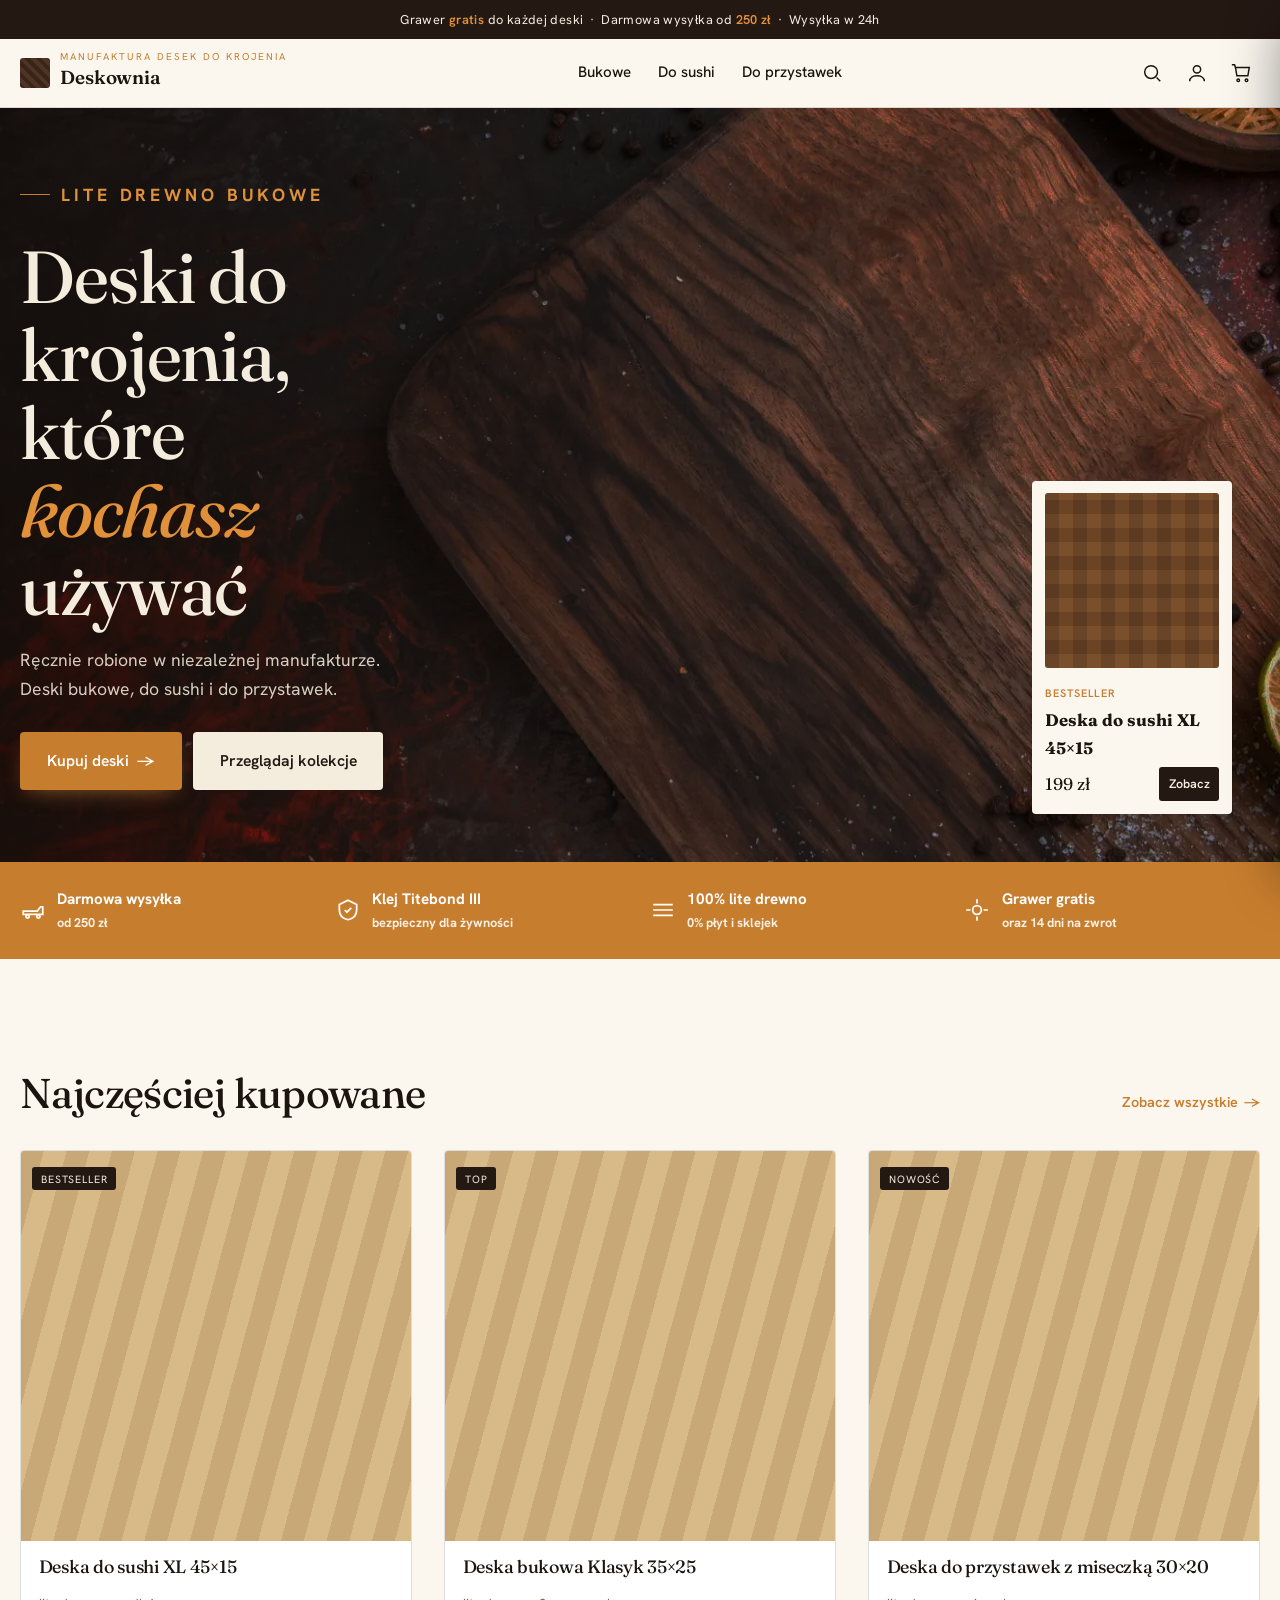
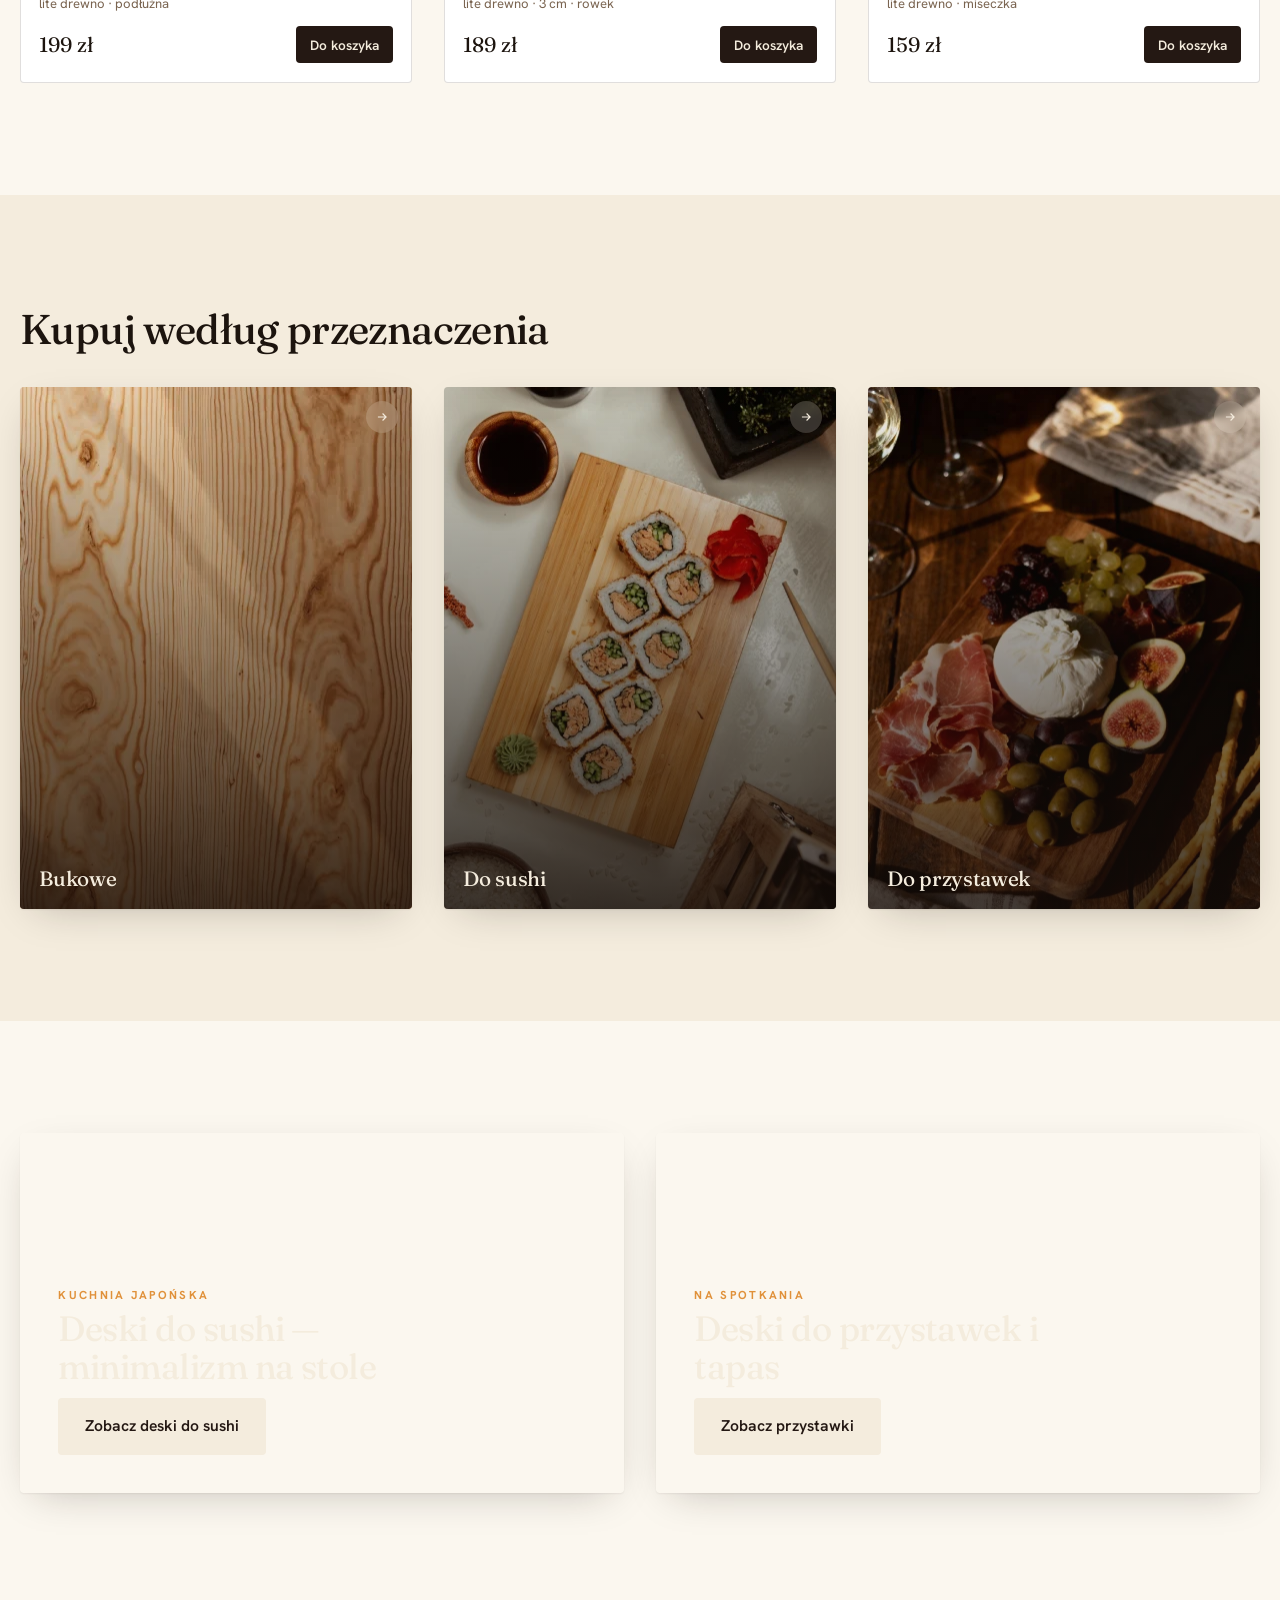
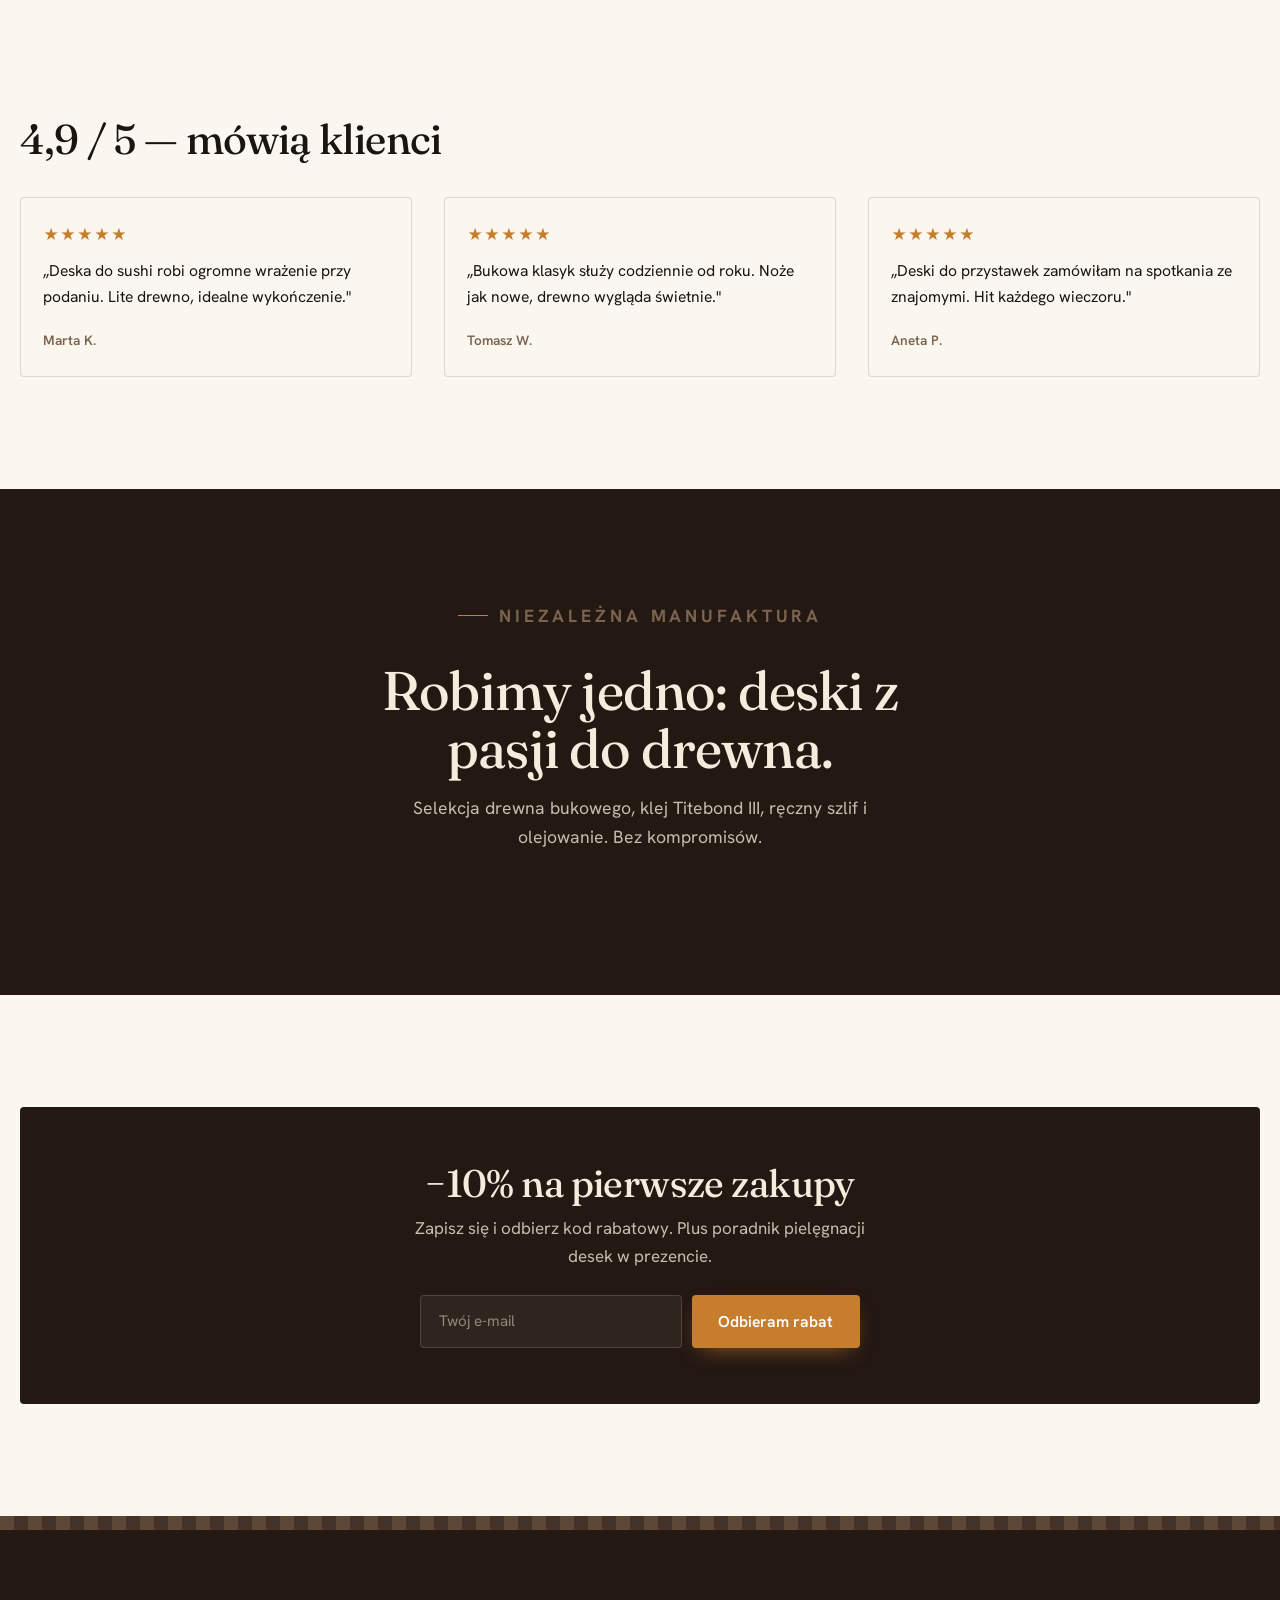
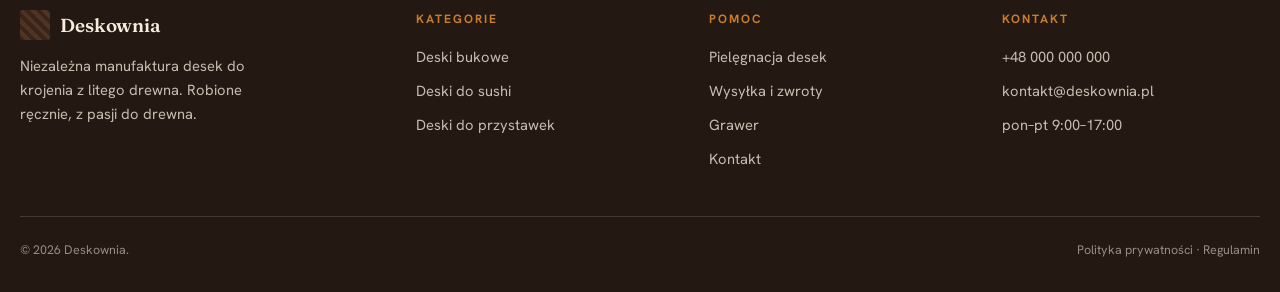
==== commit b515fa47: "Update index.html" ====
--- a/index.html
+++ b/index.html
@@ -146,7 +146,7 @@
             </div>
           </div>
         </article>
-        <article class="product">
+        <!-- <article class="product">
           <a class="p-link" href="produkt-deska-bukowa-xl-50x35.html" aria-label="Deska bukowa XL 50×35"></a>
           <div class="p-img v1"><span class="badge">Premium</span></div>
           <div class="p-body">
@@ -157,7 +157,7 @@
               <button class="add" data-add data-name="Deska bukowa XL 50×35" data-price="279">Do koszyka</button>
             </div>
           </div>
-        </article>
+        </article> -->
     </div>
   </div>
 </section>
--- a/style.css
+++ b/style.css
@@ -176,9 +176,10 @@
   position: absolute; inset: 0; z-index: 0;
   /* podkład pod WIDEO (olejowanie deski). Zastąp <video>. */
   background:
-    radial-gradient(120% 90% at 70% 10%, rgba(199,125,46,.22), transparent 55%),
+    /* radial-gradient(120% 90% at 70% 10%, rgba(199,125,46,.22), transparent 55%),
     repeating-linear-gradient(96deg, #2c1c14 0 26px, #34211616 26px 52px),
-    linear-gradient(160deg, #1d120c, #3a2418 70%, #4d3424);
+    linear-gradient(160deg, #1d120c, #3a2418 70%, #4d3424); */
+     url('hero-banner.webp') no-repeat center center
 }
 .hero-media::after {
   content:""; position:absolute; inset:0;
@@ -255,9 +256,9 @@
 .cat-card .cc-media { position:absolute; inset:0; z-index:-2; }
 .cat-card .cc-media::after { content:""; position:absolute; inset:0; background: linear-gradient(180deg, rgba(20,12,8,.05), rgba(20,12,8,.82)); z-index:-1; }
 /* warianty słojów dla kafelków */
-.cc-buk   .cc-media { background: repeating-linear-gradient(100deg,#c9a878 0 30px,#d8b988 30px 60px); }
-.cc-sushi .cc-media { background: repeating-linear-gradient(100deg,#5a3e2a 0 28px,#6b4a30 28px 56px); }
-.cc-przy  .cc-media { background: linear-gradient(135deg,#b98a52,#d8b988 90%); }
+.cc-buk   .cc-media { background: url('bukowe.webp') no-repeat center center; }
+.cc-sushi .cc-media { background: url('do-sushi.webp') no-repeat center center; }
+.cc-przy  .cc-media { background: url('do-przystawek.webp') no-repeat center center; }
 .cat-card .cc-no { font-family: var(--display); font-size: .8rem; opacity:.7; letter-spacing:.1em; }
 .cat-card h3 { font-size: 1.5rem; margin: .2rem 0 .4rem; }
 .cat-card p { font-size: .9rem; margin: 0 0 .9rem; color: rgba(244,236,221,.82); }
@@ -432,9 +433,10 @@
 .shop-hero .media {
   position: absolute; inset: 0; z-index: 0;
   background:
-    radial-gradient(90% 80% at 15% 90%, rgba(199,125,46,.26), transparent 55%),
+    /* radial-gradient(90% 80% at 15% 90%, rgba(199,125,46,.26), transparent 55%),
     repeating-linear-gradient(98deg,#2c1c14 0 30px,#34211618 30px 60px),
-    linear-gradient(160deg,#1d120c,#3a2418 70%,#4d3424);
+    linear-gradient(160deg,#1d120c,#3a2418 70%,#4d3424); */
+     url('hero-banner.webp') no-repeat center center
 }
 .shop-hero .media::after { content:""; position:absolute; inset:0; background: linear-gradient(90deg, rgba(20,12,8,.72) 0%, rgba(20,12,8,.35) 48%, rgba(20,12,8,.1) 100%); }
 .shop-hero .wrap { position: relative; z-index: 2; }
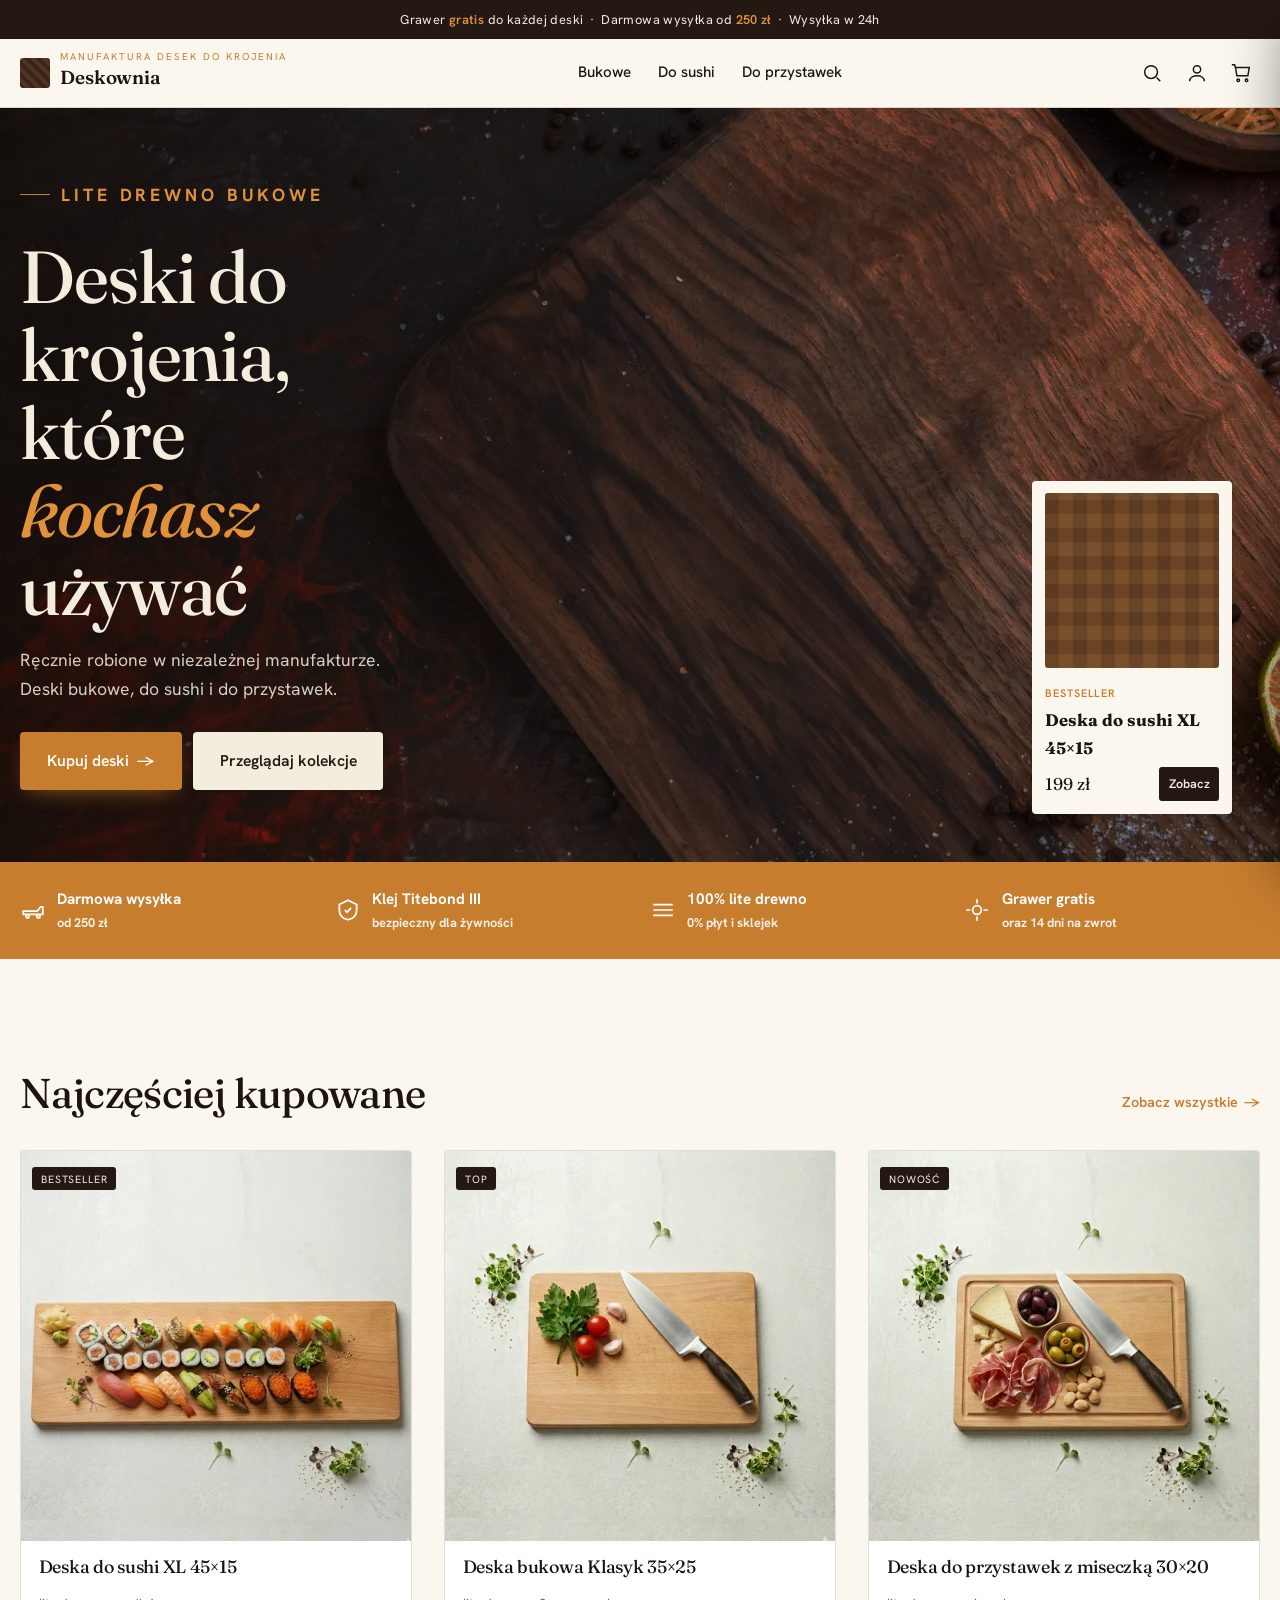
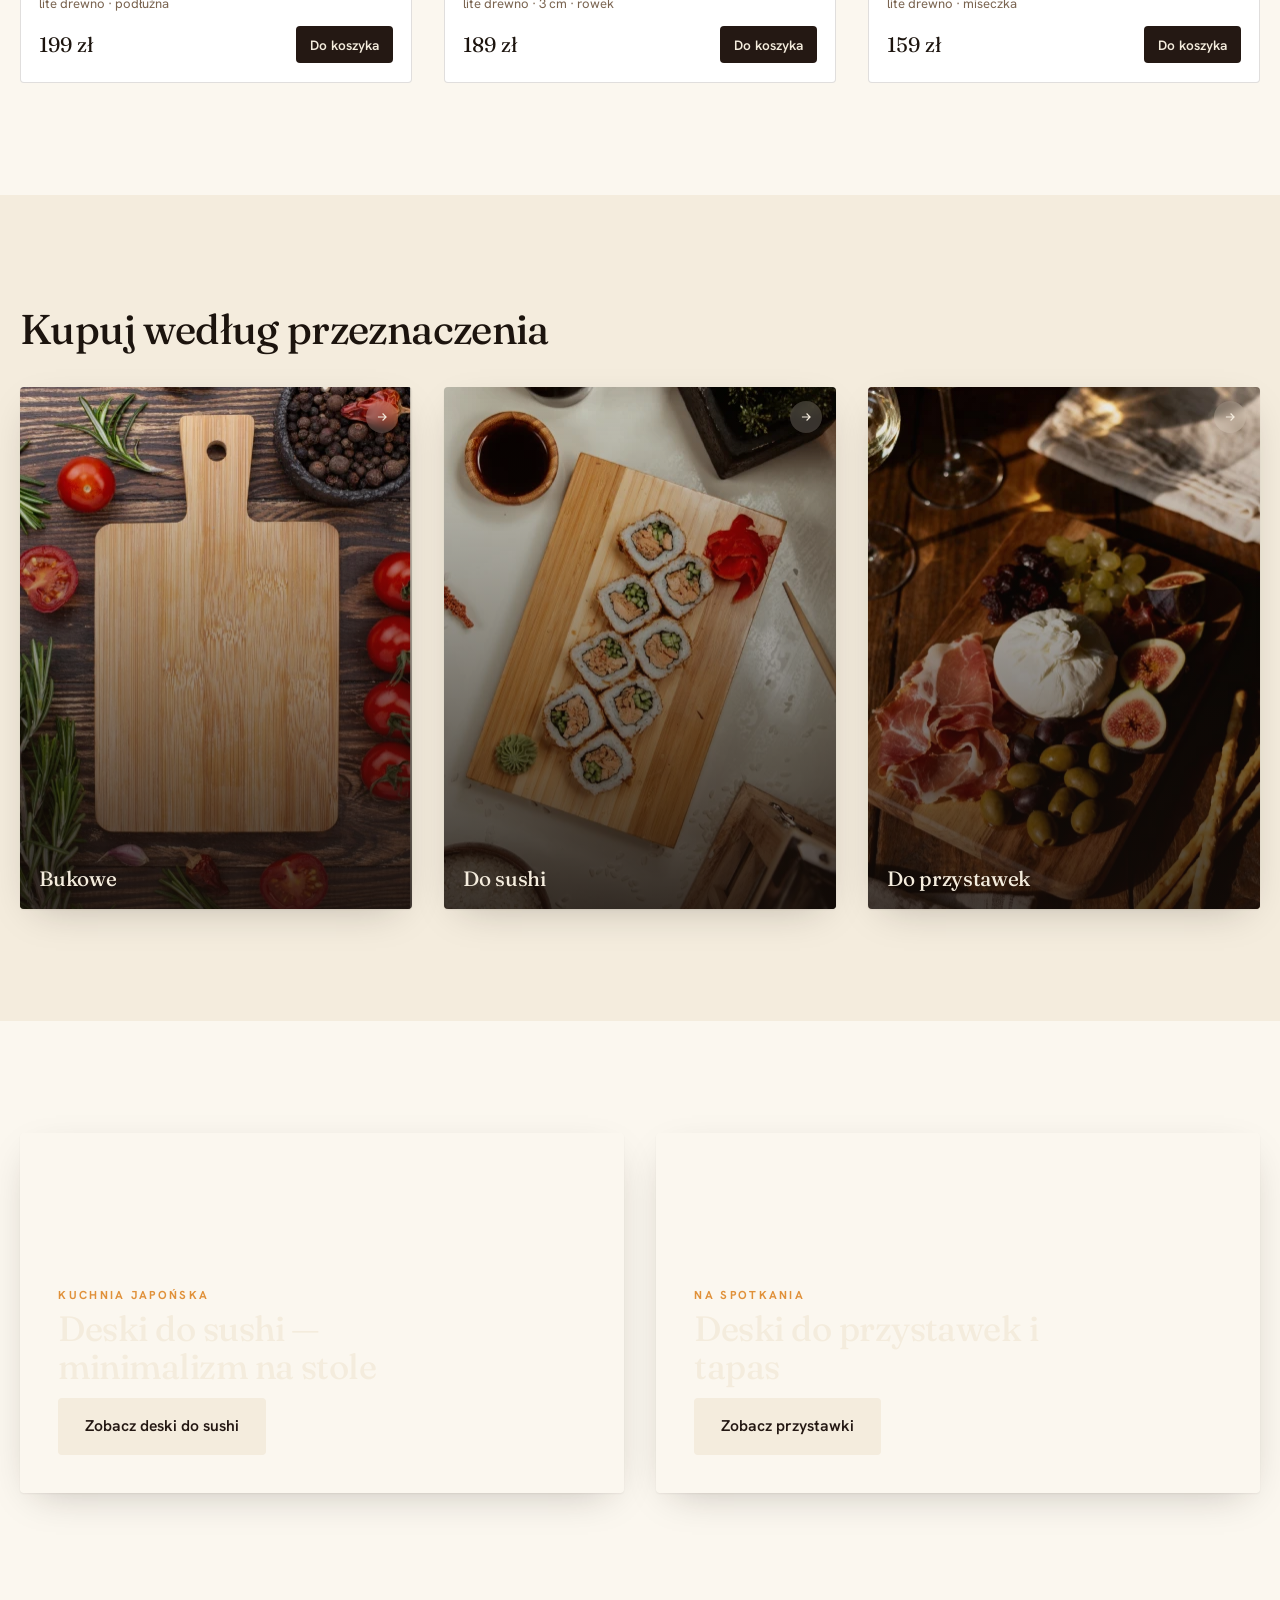
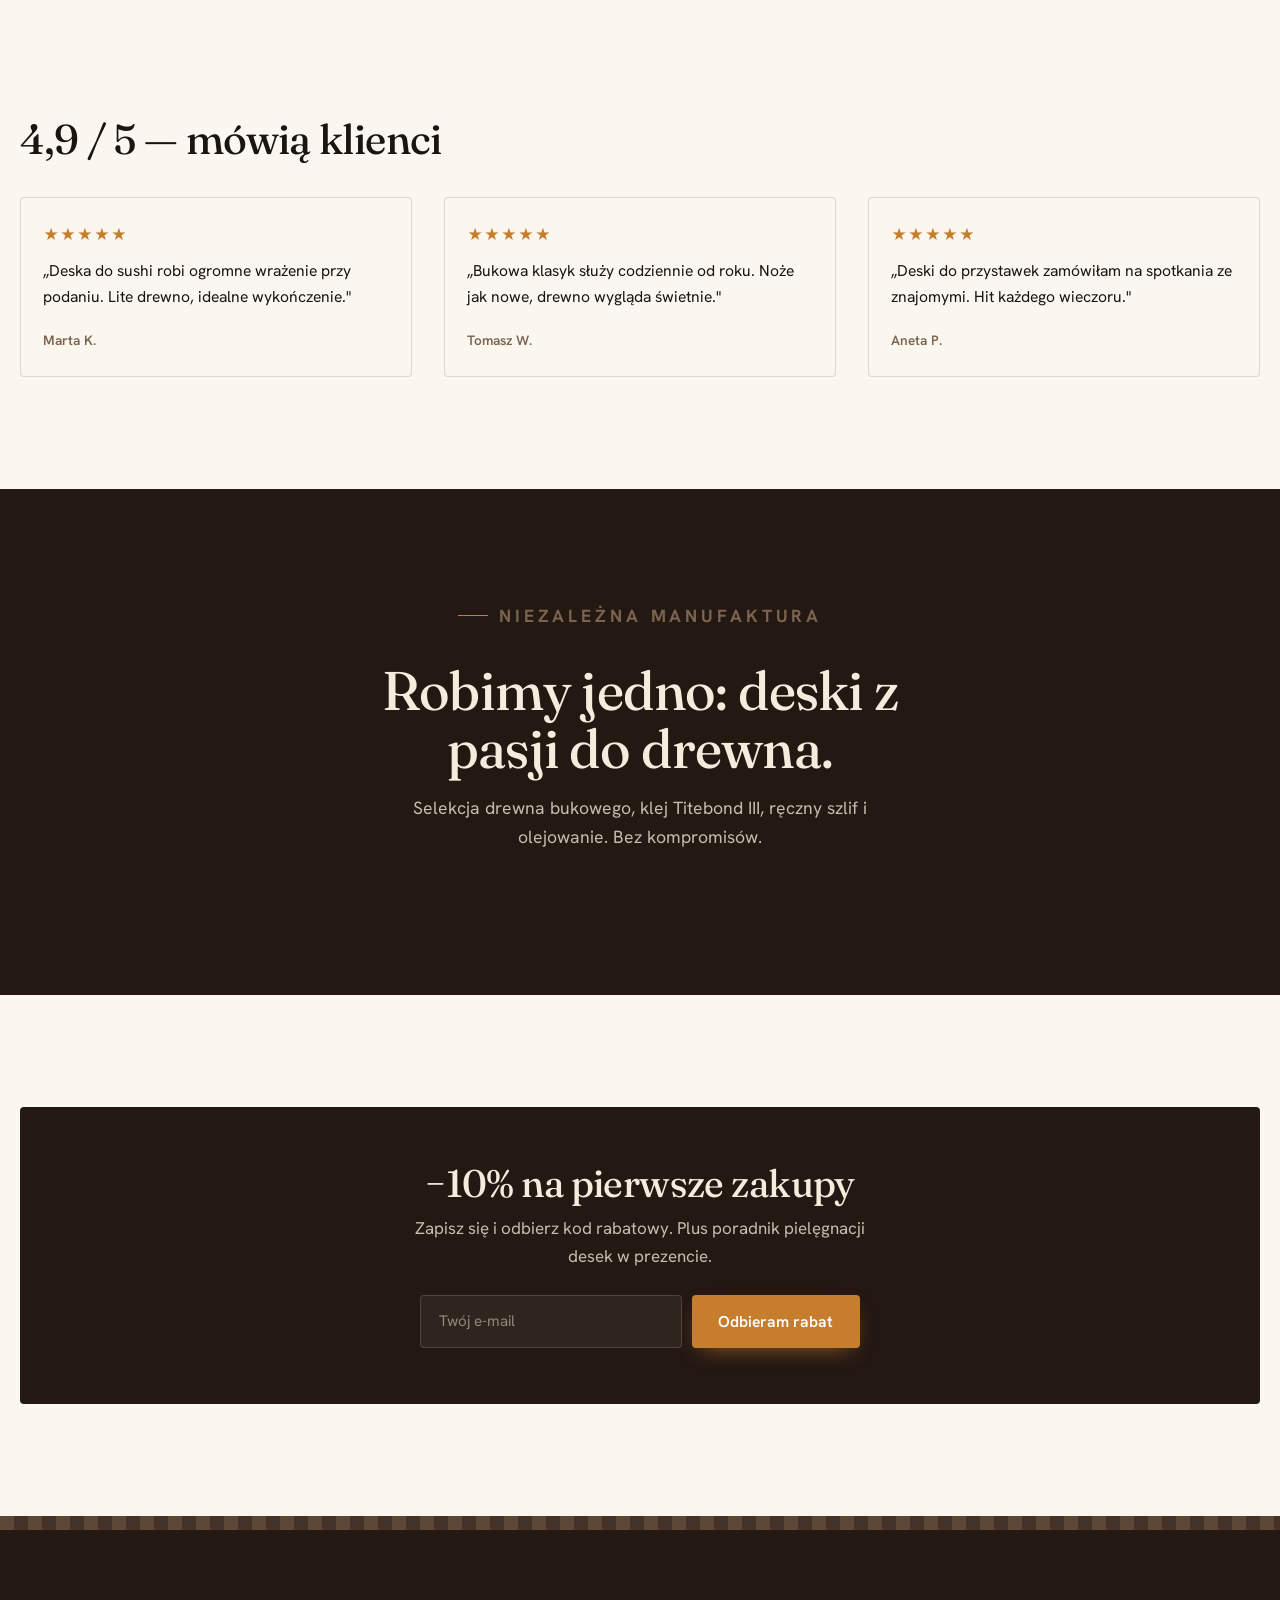
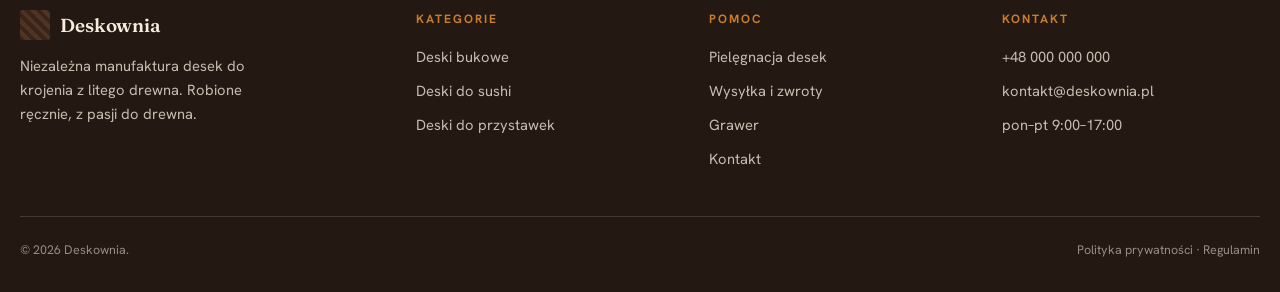
==== commit 9a00f624: "Update index.html" ====
--- a/index.html
+++ b/index.html
@@ -124,7 +124,7 @@
         </article>
         <article class="product">
           <a class="p-link" href="produkt-deska-bukowa-klasyk-35x25.html" aria-label="Deska bukowa Klasyk 35×25"></a>
-          <div class="p-img v1"><span class="badge">Top</span></div>
+          <div class="p-img v2"><span class="badge">Top</span></div>
           <div class="p-body">
             <h3>Deska bukowa Klasyk 35×25</h3>
             <p class="p-meta">lite drewno · 3 cm · rowek</p>
@@ -136,7 +136,7 @@
         </article>
         <article class="product">
           <a class="p-link" href="produkt-deska-do-przystawek-z-miseczka-30x20.html" aria-label="Deska do przystawek z miseczką 30×20"></a>
-          <div class="p-img v1"><span class="badge">Nowość</span></div>
+          <div class="p-img v3"><span class="badge">Nowość</span></div>
           <div class="p-body">
             <h3>Deska do przystawek z miseczką 30×20</h3>
             <p class="p-meta">lite drewno · miseczka</p>
--- a/style.css
+++ b/style.css
@@ -256,7 +256,8 @@
 .cat-card .cc-media { position:absolute; inset:0; z-index:-2; }
 .cat-card .cc-media::after { content:""; position:absolute; inset:0; background: linear-gradient(180deg, rgba(20,12,8,.05), rgba(20,12,8,.82)); z-index:-1; }
 /* warianty słojów dla kafelków */
-.cc-buk   .cc-media { background: url('bukowe.webp') no-repeat center center; }
+.cc-buk   .cc-media { background: url('bukowe-1.webp') no-repeat center center; }
+
 .cc-sushi .cc-media { background: url('do-sushi.webp') no-repeat center center; }
 .cc-przy  .cc-media { background: url('do-przystawek.webp') no-repeat center center; }
 .cat-card .cc-no { font-family: var(--display); font-size: .8rem; opacity:.7; letter-spacing:.1em; }
@@ -351,9 +352,9 @@
 }
 .product:hover { box-shadow: var(--shadow); transform: translateY(-3px); }
 .product .p-img { aspect-ratio:1; position:relative; }
-.product .p-img.v1 { background: repeating-linear-gradient(105deg,#c9a878 0 22px,#d8b988 22px 44px); }
-.product .p-img.v2 { background: repeating-linear-gradient(95deg,#8a5c34 0 22px,#9a6b3e 22px 44px); }
-.product .p-img.v3 { background: repeating-linear-gradient(0deg,#7a4f2c 0 18px,#6b4426 18px 36px), repeating-linear-gradient(90deg,rgba(0,0,0,.14) 0 18px,transparent 18px 36px); background-blend-mode:multiply; }
+.product .p-img.v1 { background: url('sushi-xl-45-15.webp') no-repeat center center; }
+.product .p-img.v2 { background: url('bukowa-klasyk-35x25.webp') no-repeat center center; }
+.product .p-img.v3 { background: url('do-przystawek-30x20.webp') no-repeat center center; }
 .product .badge { position:absolute; top:.7rem; left:.7rem; background:var(--espresso); color:var(--oak); font-size:.66rem; letter-spacing:.08em; text-transform:uppercase; padding:.3rem .55rem; border-radius:3px; }
 .product .p-body { padding:1rem 1.1rem 1.2rem; display:flex; flex-direction:column; flex:1; }
 .product h3 { font-size:1.12rem; margin:0 0 .25rem; }
@@ -436,7 +437,7 @@
     /* radial-gradient(90% 80% at 15% 90%, rgba(199,125,46,.26), transparent 55%),
     repeating-linear-gradient(98deg,#2c1c14 0 30px,#34211618 30px 60px),
     linear-gradient(160deg,#1d120c,#3a2418 70%,#4d3424); */
-     url('hero-banner.webp') no-repeat center center
+     url('hero-banner.webp') no-repeat center center;
 }
 .shop-hero .media::after { content:""; position:absolute; inset:0; background: linear-gradient(90deg, rgba(20,12,8,.72) 0%, rgba(20,12,8,.35) 48%, rgba(20,12,8,.1) 100%); }
 .shop-hero .wrap { position: relative; z-index: 2; }
